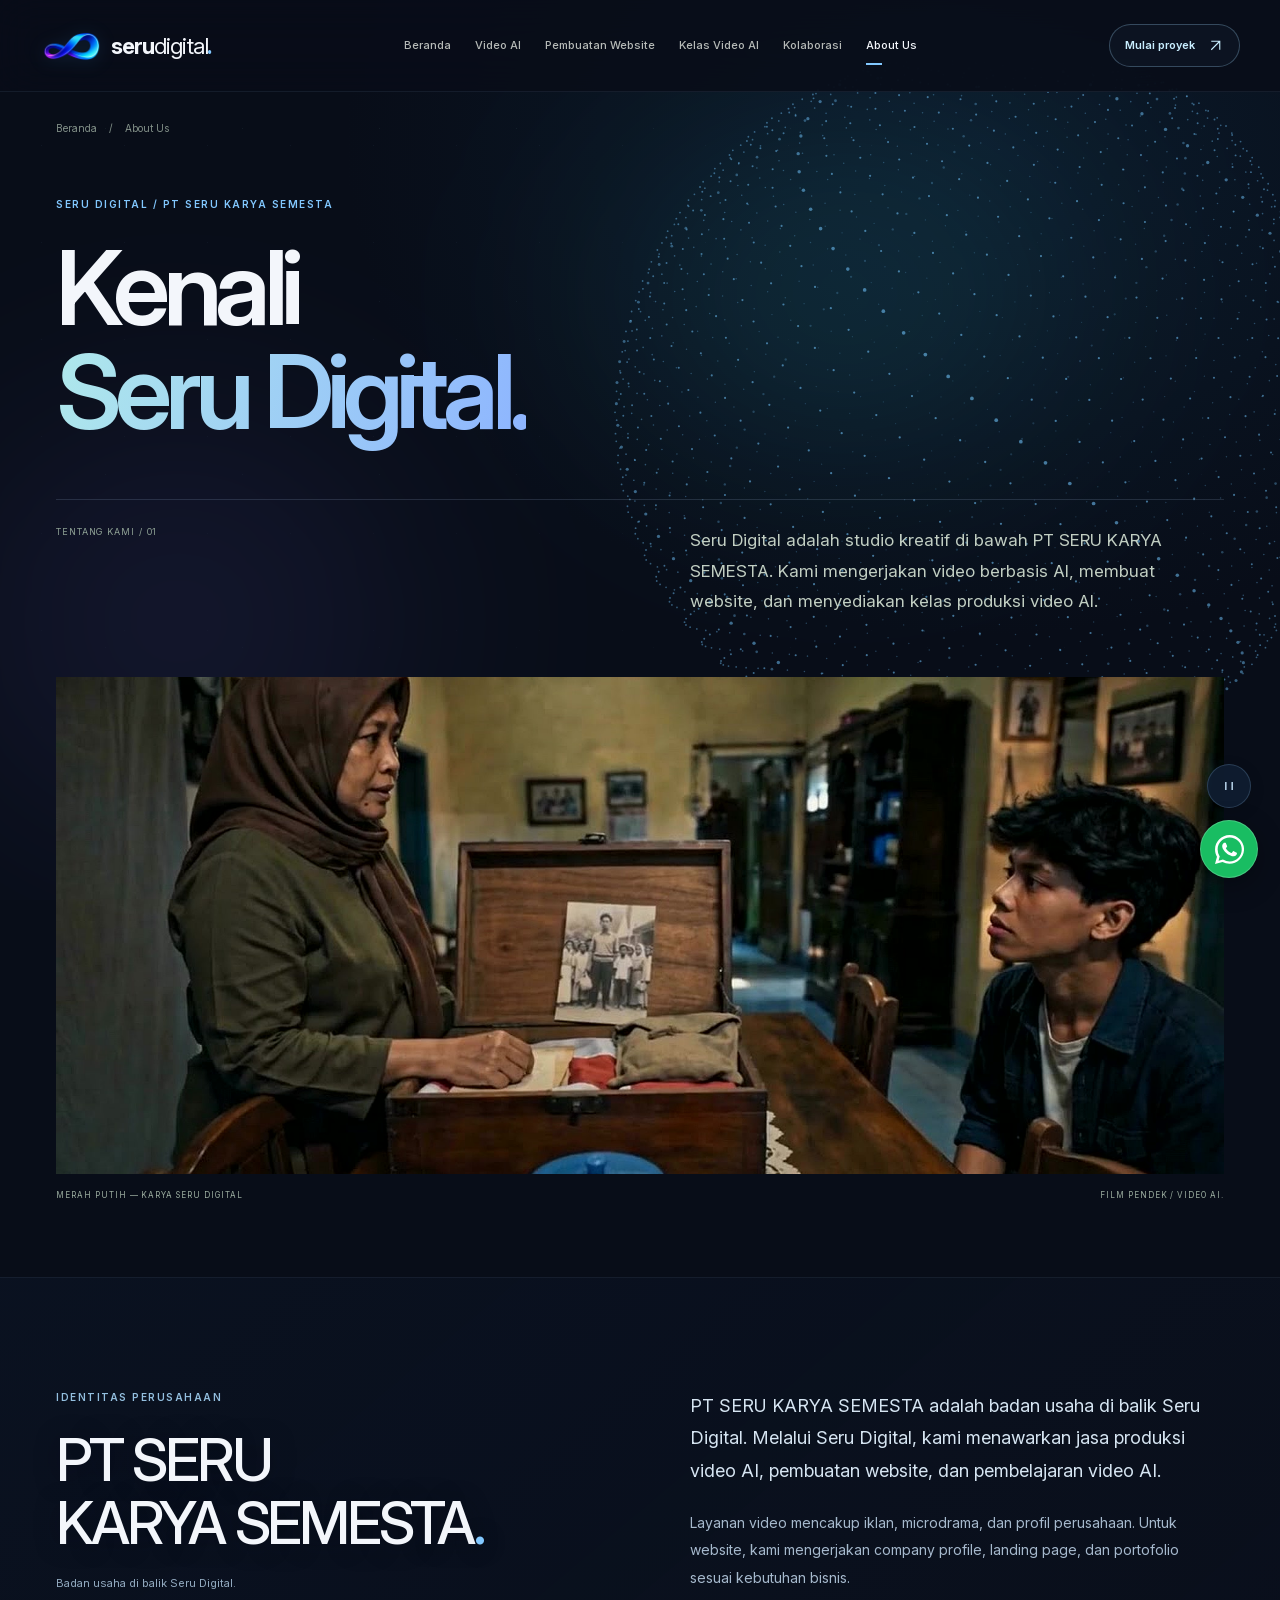
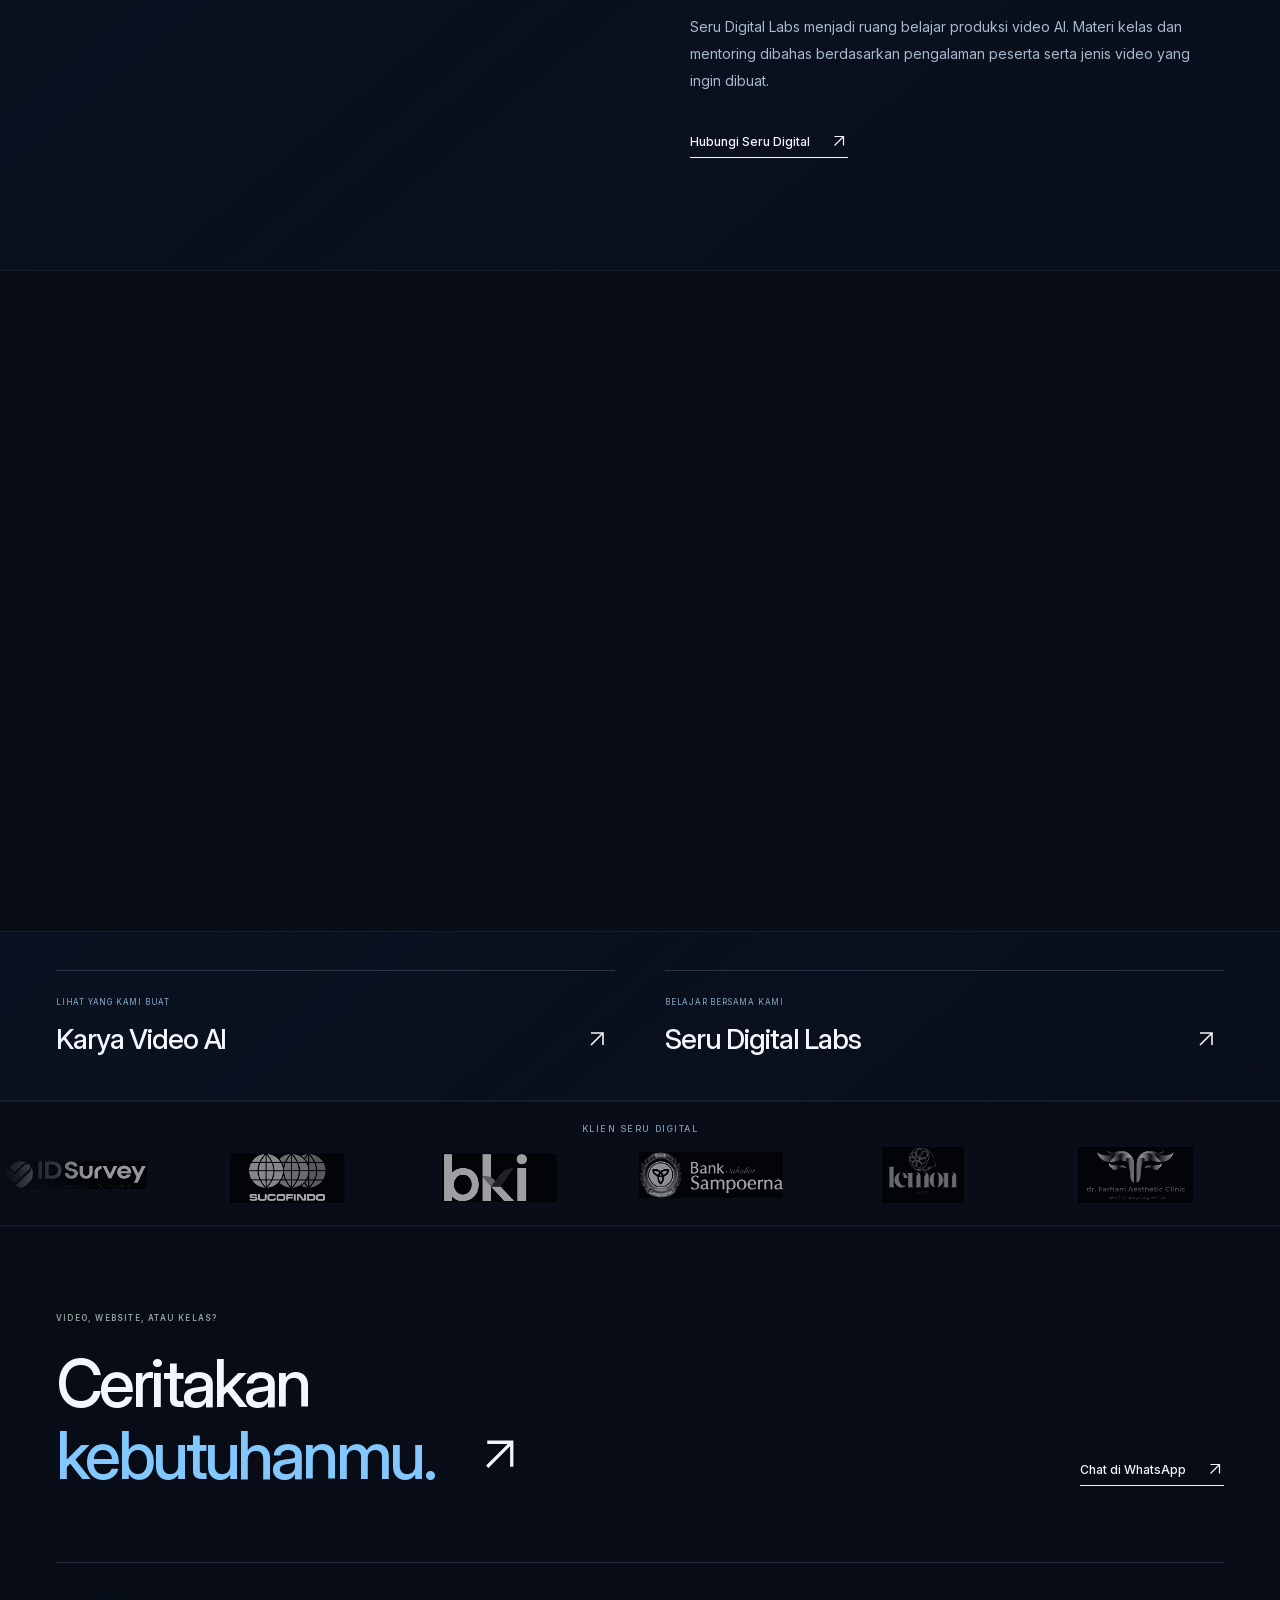
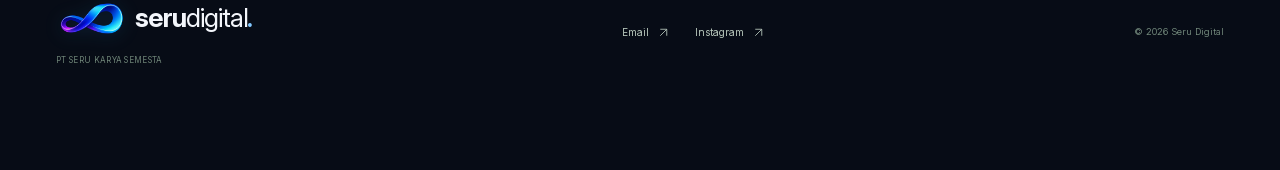
==== about-us/index.html @ 1f2735a4 "Deploy reviewed Seru Digital multipage package" ====
<!doctype html><html lang="id"><head><meta charset="utf-8"><meta name="viewport" content="width=device-width,initial-scale=1"><meta name="theme-color" content="#101314"><title>Tentang Seru Digital &amp; PT SERU KARYA SEMESTA</title><meta name="description" content="Seru Digital berada di bawah PT SERU KARYA SEMESTA. Kenali layanan video AI, pembuatan website, kelas video AI, dan cara kerja kami."><meta name="robots" content="index,follow"><link rel="canonical" href="https://serudigital.my.id/about-us/"><meta property="og:type" content="website"><meta property="og:site_name" content="Seru Digital"><meta property="og:locale" content="id_ID"><meta property="og:title" content="Tentang Seru Digital &amp; PT SERU KARYA SEMESTA"><meta property="og:description" content="Seru Digital berada di bawah PT SERU KARYA SEMESTA. Kenali layanan video AI, pembuatan website, kelas video AI, dan cara kerja kami."><meta property="og:url" content="https://serudigital.my.id/about-us/"><meta property="og:image" content="https://serudigital.my.id/assets/merah-putih.jpg"><meta name="twitter:card" content="summary_large_image"><link rel="icon" type="image/png" href="/assets/seru-favicon.png"><link rel="preload" href="/assets/inter-latin.woff2" as="font" type="font/woff2" crossorigin><link rel="stylesheet" href="/assets/styles.css"><link rel="stylesheet" href="/assets/motion.css?v=scroll-morph-1"><link rel="stylesheet" href="/assets/scroll-morph.css"><link rel="stylesheet" href="/assets/pricing.css?v=offers-1"><link rel="stylesheet" href="/assets/refinement.css?v=copy-contact-1"><link rel="stylesheet" href="/assets/services.css?v=cards-1"><link rel="stylesheet" href="/assets/clients.css?v=client-roll-1"><script type="application/ld+json">{"@context":"https://schema.org","@graph":[{"@type":"Organization","@id":"https://serudigital.my.id/#organization","name":"Seru Digital","legalName":"PT SERU KARYA SEMESTA","url":"https://serudigital.my.id","email":"seru.ilmu@gmail.com","sameAs":["https://instagram.com/seru.digital"]},{"@type":"WebSite","@id":"https://serudigital.my.id/#website","url":"https://serudigital.my.id","name":"Seru Digital","inLanguage":"id-ID","publisher":{"@id":"https://serudigital.my.id/#organization"}},{"@type":"WebPage","@id":"https://serudigital.my.id/about-us/#webpage","url":"https://serudigital.my.id/about-us/","name":"Tentang Seru Digital & PT SERU KARYA SEMESTA","description":"Seru Digital berada di bawah PT SERU KARYA SEMESTA. Kenali layanan video AI, pembuatan website, kelas video AI, dan cara kerja kami.","inLanguage":"id-ID","isPartOf":{"@id":"https://serudigital.my.id/#website"},"about":{"@id":"https://serudigital.my.id/#organization"}},{"@type":"BreadcrumbList","itemListElement":[{"@type":"ListItem","position":1,"name":"Beranda","item":"https://serudigital.my.id/"},{"@type":"ListItem","position":2,"name":"About Us","item":"https://serudigital.my.id/about-us/"}]}]}</script><script src="/assets/app.js" defer></script><script src="/assets/motion.js?v=scroll-morph-clients-1" type="module"></script></head><body data-page="about"><a class="skip-link" href="#main">Langsung ke konten</a><header class="site-header"><div class="nav-shell"><a class="brand" href="/" aria-label="Seru Digital, beranda"><img class="brand-symbol" src="/assets/seru-symbol.webp" alt="" width="512" height="256" decoding="async"><span class="brand-wordmark">seru<span class="brand-light">digital</span><b>.</b></span></a><button class="menu-toggle" aria-expanded="false" aria-controls="main-nav" aria-label="Buka menu"><span></span><span></span></button><nav id="main-nav" aria-label="Navigasi utama"><a href="/" >Beranda</a><a href="/video-ai/" >Video AI</a><a href="/pembuatan-website/" >Pembuatan Website</a><a href="/kelas-video-ai/" >Kelas Video AI</a><a href="/kolaborasi/" >Kolaborasi</a><a href="/about-us/" aria-current="page">About Us</a></nav><a class="header-contact" href="/kolaborasi/#brief" aria-label="Mulai proyek"><span>Mulai proyek</span><svg viewBox="0 0 24 24" fill="none" aria-hidden="true"><path d="M6 18 18 6M6 6h12v12" stroke="currentColor" stroke-width="1.6"/></svg></a></div></header><div class="motion-atmosphere" aria-hidden="true"><div class="ambient-light ambient-light-one"></div><div class="ambient-light ambient-light-two"></div><div class="ambient-stars"></div><canvas id="motion-canvas"></canvas></div><button class="motion-control" type="button" data-motion-toggle aria-pressed="false" hidden><svg viewBox="0 0 20 20" aria-hidden="true"><path class="pause-glyph" d="M6 5v10M14 5v10" stroke="currentColor" stroke-width="2"/><path class="resume-glyph" d="m7 5 8 5-8 5Z" fill="currentColor"/></svg><span>Jeda gerak</span></button><main id="main"><div class="wrap breadcrumb"><a href="/">Beranda</a><span aria-hidden="true">/</span><span>About Us</span></div><section class="about-hero wrap"><p class="eyebrow">SERU DIGITAL / PT SERU KARYA SEMESTA</p><h1>Kenali<br><span>Seru Digital.</span></h1><div class="about-opening"><span class="about-index">TENTANG KAMI / 01</span><p>Seru Digital adalah studio kreatif di bawah PT SERU KARYA SEMESTA. Kami mengerjakan video berbasis AI, membuat website, dan menyediakan kelas produksi video AI.</p></div></section><figure class="about-image wrap"><img class="" src="/assets/merah-putih.jpg" alt="Cuplikan Merah Putih, karya Seru Digital" width="1280" height="720" fetchpriority="high" decoding="async"><figcaption><span>MERAH PUTIH — KARYA SERU DIGITAL</span><span>FILM PENDEK / VIDEO AI.</span></figcaption></figure>
 <section class="section light-section"><div class="wrap editorial-grid"><div><p class="eyebrow">IDENTITAS PERUSAHAAN</p><h2>PT SERU<br>KARYA SEMESTA<span class="blue-text">.</span></h2><p class="legal-caption">Badan usaha di balik Seru Digital.</p></div><div class="about-story"><p>PT SERU KARYA SEMESTA adalah badan usaha di balik Seru Digital. Melalui Seru Digital, kami menawarkan jasa produksi video AI, pembuatan website, dan pembelajaran video AI.</p><p>Layanan video mencakup iklan, microdrama, dan profil perusahaan. Untuk website, kami mengerjakan company profile, landing page, dan portofolio sesuai kebutuhan bisnis.</p><p>Seru Digital Labs menjadi ruang belajar produksi video AI. Materi kelas dan mentoring dibahas berdasarkan pengalaman peserta serta jenis video yang ingin dibuat.</p><a class="text-link" href="/kolaborasi/">Hubungi Seru Digital <svg viewBox="0 0 24 24" fill="none" aria-hidden="true"><path d="M6 18 18 6M6 6h12v12" stroke="currentColor" stroke-width="1.6"/></svg></a></div></div></section>
 <section class="section wrap"><div class="editorial-grid"><div><p class="eyebrow">CARA KAMI BEKERJA</p><h2>Pekerjaan jelas.<br><span class="blue-text">Komunikasi terbuka.</span></h2></div><div class="principle-list"><article><span>01</span><div><h3>Pahami kebutuhan lebih dulu</h3><p>Kami membahas tujuan, audiens, referensi, dan bahan yang tersedia sebelum menyusun rancangan pekerjaan.</p></div></article><article><span>02</span><div><h3>Sepakati apa yang dikerjakan</h3><p>Cakupan, biaya, jadwal, format hasil, dan revisi dibicarakan sebelum proyek dimulai.</p></div></article><article><span>03</span><div><h3>Tinjau hasil bersama</h3><p>Konsep dan hasil pengerjaan ditinjau bersama. Masukan digunakan untuk perbaikan sesuai cakupan yang telah disepakati.</p></div></article></div></div></section><section class="about-links light-section"><div class="wrap"><a href="/video-ai/"><span>LIHAT YANG KAMI BUAT</span><strong>Karya Video AI</strong><svg viewBox="0 0 24 24" fill="none" aria-hidden="true"><path d="M6 18 18 6M6 6h12v12" stroke="currentColor" stroke-width="1.6"/></svg></a><a href="/kelas-video-ai/"><span>BELAJAR BERSAMA KAMI</span><strong>Seru Digital Labs</strong><svg viewBox="0 0 24 24" fill="none" aria-hidden="true"><path d="M6 18 18 6M6 6h12v12" stroke="currentColor" stroke-width="1.6"/></svg></a></div></section></main><section id="klien" class="client-section" aria-labelledby="clients-heading"><h2 id="clients-heading" class="clients-caption">Klien Seru Digital</h2><div class="client-marquee" role="region" tabindex="0" aria-label="Logo klien Seru Digital untuk layanan website dan video AI"><div class="clients-track"><ul class="clients-group" aria-label="Klien Seru Digital"><li class="client-logo logo-kind-wide"><img src="/assets/clients/idsurvey.webp" alt="IDSurvey" title="IDSurvey" width="800" height="160" loading="lazy" decoding="async"></li><li class="client-logo logo-kind-group"><img src="/assets/clients/sucofindo.webp" alt="SUCOFINDO" title="SUCOFINDO" width="800" height="516" loading="lazy" decoding="async"></li><li class="client-logo logo-kind-group"><img src="/assets/clients/bki.webp" alt="BKI" title="BKI" width="800" height="478" loading="lazy" decoding="async"></li><li class="client-logo logo-kind-wide"><img src="/assets/clients/bank-sahabat-sampoerna.webp" alt="Bank Sahabat Sampoerna" title="Bank Sahabat Sampoerna" width="800" height="255" loading="lazy" decoding="async"></li><li class="client-logo logo-kind-lemon"><img src="/assets/clients/lemon-lab.webp" alt="Lemon Lab" title="Lemon Lab" width="800" height="800" loading="lazy" decoding="async"></li><li class="client-logo logo-kind-clinic"><img src="/assets/clients/dr-farhani.webp" alt="dr. Farhani Aesthetic Clinic" title="dr. Farhani Aesthetic Clinic" width="800" height="800" loading="lazy" decoding="async"></li><li class="client-logo logo-kind-square"><img src="/assets/clients/vet-time.webp" alt="Vet Time" title="Vet Time" width="800" height="800" loading="lazy" decoding="async"></li><li class="client-logo logo-kind-square"><img src="/assets/clients/happy-time.webp" alt="Happy Time" title="Happy Time" width="800" height="800" loading="lazy" decoding="async"></li><li class="client-logo logo-kind-institution"><img src="/assets/clients/kementerian-imigrasi-pemasyarakatan.webp" alt="Kementerian Imigrasi dan Pemasyarakatan" title="Kementerian Imigrasi dan Pemasyarakatan" width="800" height="450" loading="lazy" decoding="async"></li></ul><ul class="clients-group" aria-hidden="true"><li class="client-logo logo-kind-wide"><img src="/assets/clients/idsurvey.webp" alt=""  width="800" height="160" loading="lazy" decoding="async"></li><li class="client-logo logo-kind-group"><img src="/assets/clients/sucofindo.webp" alt=""  width="800" height="516" loading="lazy" decoding="async"></li><li class="client-logo logo-kind-group"><img src="/assets/clients/bki.webp" alt=""  width="800" height="478" loading="lazy" decoding="async"></li><li class="client-logo logo-kind-wide"><img src="/assets/clients/bank-sahabat-sampoerna.webp" alt=""  width="800" height="255" loading="lazy" decoding="async"></li><li class="client-logo logo-kind-lemon"><img src="/assets/clients/lemon-lab.webp" alt=""  width="800" height="800" loading="lazy" decoding="async"></li><li class="client-logo logo-kind-clinic"><img src="/assets/clients/dr-farhani.webp" alt=""  width="800" height="800" loading="lazy" decoding="async"></li><li class="client-logo logo-kind-square"><img src="/assets/clients/vet-time.webp" alt=""  width="800" height="800" loading="lazy" decoding="async"></li><li class="client-logo logo-kind-square"><img src="/assets/clients/happy-time.webp" alt=""  width="800" height="800" loading="lazy" decoding="async"></li><li class="client-logo logo-kind-institution"><img src="/assets/clients/kementerian-imigrasi-pemasyarakatan.webp" alt=""  width="800" height="450" loading="lazy" decoding="async"></li></ul></div></div></section><footer id="kontak" class="site-footer"><div class="wrap footer-top"><div><p class="eyebrow">VIDEO, WEBSITE, ATAU KELAS?</p><a class="footer-invite" href="/kolaborasi/">Ceritakan<br><span>kebutuhanmu.</span> <svg viewBox="0 0 24 24" fill="none" aria-hidden="true"><path d="M6 18 18 6M6 6h12v12" stroke="currentColor" stroke-width="1.6"/></svg></a></div><a class="text-link" href="https://wa.me/6285757305799?text=Halo%20Seru%20Digital%2C%20saya%20ingin%20berdiskusi%20tentang%20proyek." target="_blank" rel="noopener noreferrer">Chat di WhatsApp <svg viewBox="0 0 24 24" fill="none" aria-hidden="true"><path d="M6 18 18 6M6 6h12v12" stroke="currentColor" stroke-width="1.6"/></svg></a></div><div class="wrap footer-bottom"><div><a class="brand footer-brand" href="/" aria-label="Seru Digital, beranda"><img class="brand-symbol" src="/assets/seru-symbol.webp" alt="" width="512" height="256" loading="lazy" decoding="async"><span class="brand-wordmark">seru<span class="brand-light">digital</span><b>.</b></span></a><p>PT SERU KARYA SEMESTA</p></div><div class="footer-social"><a href="mailto:seru.ilmu@gmail.com">Email <svg viewBox="0 0 24 24" fill="none" aria-hidden="true"><path d="M6 18 18 6M6 6h12v12" stroke="currentColor" stroke-width="1.6"/></svg></a><a href="https://instagram.com/seru.digital" target="_blank" rel="noopener noreferrer">Instagram <svg viewBox="0 0 24 24" fill="none" aria-hidden="true"><path d="M6 18 18 6M6 6h12v12" stroke="currentColor" stroke-width="1.6"/></svg></a></div><p class="copyright">© 2026 Seru Digital</p></div></footer><a class="whatsapp-float" href="https://wa.me/6285757305799?text=Halo%20Seru%20Digital%2C%20saya%20ingin%20konsultasi%20layanan." target="_blank" rel="noopener noreferrer" aria-label="Hubungi Seru Digital lewat WhatsApp" title="Chat dengan Seru Digital"><svg viewBox="0 0 24 24" fill="currentColor" aria-hidden="true"><path d="M20.52 3.48A11.91 11.91 0 0 0 12.03 0C5.42 0 .04 5.38.04 11.99c0 2.11.55 4.17 1.6 5.99L0 24l6.17-1.62a11.98 11.98 0 0 0 5.85 1.49h.01c6.61 0 11.99-5.38 12-11.99a11.91 11.91 0 0 0-3.51-8.4ZM12.03 21.85a9.92 9.92 0 0 1-5.06-1.38l-.36-.21-3.66.96.98-3.57-.23-.37a9.87 9.87 0 0 1-1.51-5.29c0-5.49 4.47-9.96 9.97-9.96a9.9 9.9 0 0 1 7.05 2.92 9.9 9.9 0 0 1 2.91 7.06c0 5.5-4.47 9.97-9.97 9.97Zm5.47-7.46c-.3-.15-1.77-.87-2.04-.97-.28-.1-.48-.15-.68.15-.2.3-.77.97-.95 1.17-.17.2-.35.22-.65.07-.3-.15-1.26-.46-2.4-1.48-.89-.8-1.49-1.78-1.66-2.08-.18-.3-.02-.46.13-.61.14-.13.3-.35.45-.52.15-.18.2-.3.3-.5.1-.2.05-.38-.03-.53-.07-.15-.67-1.62-.92-2.22-.24-.58-.49-.5-.67-.51h-.58c-.2 0-.53.07-.8.37-.28.3-1.05 1.03-1.05 2.5s1.08 2.9 1.23 3.1c.15.2 2.12 3.23 5.13 4.53.72.31 1.28.5 1.72.63.72.23 1.37.2 1.88.12.57-.09 1.77-.73 2.02-1.43.25-.7.25-1.3.18-1.42-.08-.13-.28-.2-.58-.35Z"/></svg><span class="whatsapp-hint" aria-hidden="true">Chat WhatsApp</span></a><dialog class="video-dialog" id="video-dialog" aria-labelledby="video-dialog-title"><div class="dialog-top"><h2 id="video-dialog-title">Putar karya</h2><button class="dialog-close" aria-label="Tutup video">Tutup <span aria-hidden="true">×</span></button></div><div class="video-frame"></div><p class="video-help">Video diputar melalui YouTube. <a id="video-external" href="https://www.youtube.com/" target="_blank" rel="noopener noreferrer">Buka di YouTube <svg viewBox="0 0 24 24" fill="none" aria-hidden="true"><path d="M6 18 18 6M6 6h12v12" stroke="currentColor" stroke-width="1.6"/></svg></a></p></dialog></body></html>
---- assets/styles.css ----
@font-face{font-family:Inter;src:url('/assets/inter-latin.woff2') format('woff2');font-weight:100 900;font-style:normal;font-display:swap}
:root{--ink:#101314;--paper:#f2f0eb;--white:#f6f5f1;--muted:#afb1ae;--blue:#72baff;--line:#ffffff24;--max:1240px;--ease:cubic-bezier(.22,.68,0,1.02);color-scheme:dark}
*{box-sizing:border-box}html{scroll-behavior:smooth;scroll-padding-top:110px}body{margin:0;background:var(--ink);color:var(--white);font-family:Inter,Arial,sans-serif;-webkit-font-smoothing:antialiased;line-height:1.6}body.dialog-open{overflow:hidden}a{color:inherit;text-decoration:none}button,input,select,textarea{font:inherit}button,a,input,select,textarea{-webkit-tap-highlight-color:transparent}button{cursor:pointer}button:disabled{cursor:default;opacity:.28}a,button{touch-action:manipulation}img{display:block;max-width:100%;height:auto}svg{display:inline-block;width:24px;height:24px;flex-shrink:0}button{color:inherit}::selection{background:var(--blue);color:var(--ink)}:focus-visible{outline:3px solid var(--blue);outline-offset:6px}h1,h2,h3,p{margin:0}h1,h2,h3{text-wrap:balance}h1{font-size:clamp(56px,7.35vw,106px);font-weight:600;line-height:1.01;letter-spacing:-.067em}h2{font-size:clamp(38px,4.6vw,66px);font-weight:500;line-height:1.08;letter-spacing:-.055em}h3{font-weight:500;letter-spacing:-.035em}.wrap{width:calc(100% - 112px);max-width:var(--max);margin-inline:auto}.section{padding-block:112px}.eyebrow{font-size:10px;font-weight:600;letter-spacing:.15em;line-height:1.5;text-transform:uppercase}.blue-text{color:var(--blue)}.light-section{background:var(--paper);color:var(--ink);color-scheme:light}.alt-section{background:#181c1d}.skip-link{position:fixed;z-index:500;top:12px;left:12px;padding:12px 20px;background:var(--blue);color:var(--ink);transform:translateY(-180%)}.skip-link:focus{transform:none}
.site-header{position:sticky;z-index:80;top:0;background:#101314f5;border-bottom:1px solid var(--line);backdrop-filter:blur(16px)}.nav-shell{max-width:1440px;margin:auto;min-height:88px;display:flex;align-items:center;gap:30px;padding-inline:40px}.brand{font-size:23px;letter-spacing:-1.2px;font-weight:700;white-space:nowrap;display:inline-flex;align-items:center;gap:11px;line-height:1.2}.brand-light{font-weight:400}.brand b{color:var(--blue)}.brand-mark{display:flex;width:24px;gap:3px;align-items:center;transform:skewY(-14deg)}.brand-mark i{background:var(--blue);width:5px;height:22px}.brand-mark i:nth-child(2){height:16px}.brand-mark i:nth-child(3){height:10px}#main-nav{display:flex;align-items:center;justify-content:center;gap:24px;flex:1}#main-nav a{position:relative;color:#b6bab7;font-size:11px;font-weight:500;line-height:1.4;padding-block:32px;white-space:nowrap}#main-nav a:hover,#main-nav a[aria-current]{color:var(--white)}#main-nav a[aria-current]:after{content:'';position:absolute;bottom:20px;left:0;width:16px;height:2px;background:var(--blue)}.header-contact{display:flex;gap:12px;align-items:center;font-size:11px;font-weight:600;border:1px solid #ffffff3c;padding:12px 15px;white-space:nowrap}.header-contact svg{width:17px;height:17px}.header-contact:hover{background:var(--white);color:var(--ink)}.menu-toggle{display:none}
.button{min-height:52px;display:inline-flex;align-items:center;justify-content:space-between;gap:24px;padding:15px 21px;border:1px solid transparent;font-size:12px;font-weight:600;line-height:1.45;transition:background .2s,transform .2s;max-width:100%}.button svg{width:21px;height:21px}.button.primary{background:var(--blue);color:#102338}.button.primary:hover{background:#a5d3ff;transform:translateY(-2px)}.button.dark{background:var(--ink);color:var(--white)}.button.dark:hover{background:#2b353a;transform:translateY(-2px)}.button-note{display:block;font-size:11px;line-height:1.6;color:var(--muted);margin-top:14px}.text-link{display:inline-flex;align-items:center;gap:20px;font-size:12px;font-weight:500;padding-bottom:6px;border-bottom:1px solid currentColor;line-height:1.6}.text-link svg{width:18px;height:18px}.text-link:hover{color:var(--blue)}.light-section .text-link:hover{color:#185f9a}
.home-hero{padding-top:45px}.hero-topline,.hero-bottom{display:flex;align-items:center;justify-content:space-between}.hero-topline .eyebrow{color:var(--blue)}.edition{font-size:9px;color:#8f9591;letter-spacing:.11em}.hero-main{display:grid;grid-template-columns:1.04fr 1fr;gap:42px;align-items:center;padding:54px 0 40px}.hero-copy h1{font-size:clamp(66px,7.65vw,111px);letter-spacing:-.07em}.hero-copy h1 span{color:var(--blue)}.hero-copy>p{font-size:15px;line-height:1.8;color:#c2c5c0;margin-top:27px;margin-bottom:32px}.hero-secondary{display:flex;gap:12px;align-items:center;width:max-content;font-size:11px;margin-top:22px;color:#b6bab7}.hero-secondary svg{height:16px;width:16px}.hero-secondary:hover{color:var(--blue)}.hero-art{min-width:0}.hero-film{background:#222724;border:0;display:block;position:relative;aspect-ratio:1.1;width:100%;overflow:hidden;text-align:left;padding:0}.hero-film:after{position:absolute;content:'';inset:0;background:linear-gradient(180deg,#0005,transparent 30%,#000a)}.hero-film>img{height:100%;width:100%;object-fit:cover;object-position:52%;transition:transform .65s var(--ease);filter:saturate(.75)}.hero-film:hover>img{transform:scale(1.035)}.film-top,.film-bottom{position:absolute;z-index:2;left:26px;right:26px;display:flex;justify-content:space-between}.film-top{top:25px;font-size:9px;letter-spacing:.15em}.film-bottom{bottom:26px;flex-direction:column;gap:7px}.film-bottom strong{font-size:31px;font-weight:500;letter-spacing:-.05em}.film-bottom>span{display:flex;align-items:center;justify-content:space-between;font-size:10px;color:#e1e0db}.film-bottom svg{width:19px;height:19px}.hero-play{position:absolute;z-index:2;inset:0;margin:auto;width:62px;height:62px;border:1px solid #fff9;border-radius:50%;display:grid;place-items:center;background:#ffffff12;backdrop-filter:blur(6px);transition:background .2s}.hero-play svg{width:24px;height:24px;margin-left:2px}.hero-film:hover .hero-play{background:var(--blue);color:var(--ink);border-color:var(--blue)}.hero-art-caption{display:flex;align-items:center;gap:9px;padding-top:13px;font-size:9px;color:#b1b6b2}.hero-art-caption>span:last-child{margin-left:auto;font-size:9px;color:#727d77}.blue-dot{width:5px;height:5px;border-radius:50%;background:var(--blue);flex-shrink:0}.hero-bottom{border-top:1px solid var(--line);padding-block:22px;font-size:9px;color:#909b95;gap:16px}.hero-bottom>span:nth-child(2){letter-spacing:.1em}.hero-bottom a{display:flex;align-items:center;gap:12px;color:var(--white)}.hero-bottom svg{width:17px;height:17px;transform:rotate(90deg)}
.section-heading{display:flex;justify-content:space-between;gap:50px;align-items:flex-end;margin-bottom:55px}.section-heading .eyebrow{color:var(--blue);margin-bottom:21px}.light-section .section-heading .eyebrow{color:#3e686d}.section-heading-side{max-width:320px}.section-heading-side>p{font-size:13px;color:var(--muted);line-height:1.85}.light-section .section-heading-side>p{color:#5d625f}.section-heading-side>.text-link{margin-top:22px}.service-row{display:grid;grid-template-columns:45px 1fr auto 30px;gap:24px;align-items:center;border-top:1px solid #18232232;padding:31px 0}.service-row:last-child{border-bottom:1px solid #18232232}.service-row .row-index{font-size:10px;align-self:start;padding-top:6px;color:#6e7671}.service-row h3{font-size:clamp(25px,3vw,41px);line-height:1.2}.service-row p{font-size:12px;color:#606863;margin-top:9px}.service-tags{font-size:9px;letter-spacing:.08em;color:#66706c}.service-row>svg{transition:transform .25s}.service-row:is(a):hover>svg{transform:translate(3px,-3px);color:#1976bd}.service-row:is(a):hover h3{color:#1976bd}.service-row:is(a){transition:padding .25s}.service-row:is(a):hover{padding-left:10px}
.portfolio-deck{max-width:100%;position:relative}.deck-stage{position:relative;height:clamp(275px,43vw,535px);overflow:hidden;touch-action:pan-y;isolation:isolate}.deck-card{position:absolute;left:50%;top:50%;width:74%;aspect-ratio:16/9;transform:translate(-50%,-50%);transform-origin:center;border:1px solid #ffffff1f;border-radius:5px;padding:0;background:#0a0b0b;transition:transform .65s var(--ease),opacity .45s,filter .45s;overflow:hidden;text-align:left;will-change:transform}.deck-card img{height:100%;width:100%;object-fit:cover;pointer-events:none}.deck-card:not(.is-current){filter:saturate(.5);opacity:.48}.deck-card.is-current{z-index:4}.deck-shade{position:absolute;inset:0;background:linear-gradient(180deg,#0006,transparent 38%,#000d)}.card-label{position:absolute;top:22px;left:24px;font-size:9px;text-transform:uppercase;letter-spacing:.13em;background:#10131463;backdrop-filter:blur(6px);border:1px solid #ffffff38;padding:6px 9px}.play-circle{position:absolute;top:20px;right:22px;width:47px;height:47px;border-radius:50%;border:1px solid #fff7;display:grid;place-items:center;background:#ffffff15;backdrop-filter:blur(6px);transition:background .2s}.play-circle svg{width:20px;height:20px}.deck-card.is-current:hover .play-circle{background:var(--blue);color:var(--ink);border-color:var(--blue)}.card-info{position:absolute;bottom:29px;left:28px;right:65px}.card-info strong{display:block;font-size:clamp(24px,3vw,40px);font-weight:500;letter-spacing:-.045em;line-height:1.2}.card-info>span{display:block;font-size:11px;color:#e1e1d8;max-width:47ch;line-height:1.7;margin-top:9px}.card-format{position:absolute;right:25px;bottom:29px;font-size:9px;color:#ddd;letter-spacing:.05em}.deck-toolbar{display:flex;align-items:center;justify-content:space-between;border-top:1px solid var(--line);padding:20px 0 0;margin-top:5px}.deck-counter{display:flex;align-items:center;gap:10px;font-size:11px;color:#707e76}.deck-counter strong{font-weight:500;color:var(--blue)}.deck-current{margin-left:22px;color:var(--white)}.deck-actions{display:flex;gap:9px}.round-button{width:42px;height:42px;border:1px solid #ffffff38;border-radius:50%;background:transparent;display:grid;place-items:center}.round-button:not(:disabled):hover{background:var(--blue);color:var(--ink);border-color:var(--blue)}.round-button svg{width:19px;height:19px}.deck-prev svg{transform:rotate(180deg)}.portfolio-note{font-size:11px;color:#939f98;max-width:75ch;line-height:1.8;margin-top:18px}.lab-section{background:#cee4ee;color:var(--ink);color-scheme:light}.lab-split{display:grid;grid-template-columns:1fr 1fr;gap:80px;align-items:center}.lab-split .eyebrow{color:#3f657b;margin-bottom:25px}.lab-split h2{font-size:clamp(42px,5.7vw,79px)}.lab-split h2 span{color:#31769c}.lab-split p:not(.eyebrow){font-size:13px;color:#48616d;max-width:40ch;line-height:1.9;margin-top:22px;margin-bottom:28px}.lab-composition{position:relative;padding:20px 45px 45px 0;min-height:390px}.lab-image{width:86%;height:335px;position:relative;background:#444}.lab-image img{height:100%;width:100%;object-fit:cover}.lab-image-label{position:absolute;top:20px;left:20px;font-size:9px;font-weight:500;letter-spacing:.08em;color:#fff;background:#0005;padding:6px}.lab-note{position:absolute;bottom:0;right:0;width:53%;padding:22px;background:#eef5ed;box-shadow:0 15px 30px #13333f0b;transform:rotate(5deg)}.lab-note span{font-size:7px;letter-spacing:.1em;font-weight:600;color:#6c7d70}.lab-note p:not(.eyebrow){font-size:35px;line-height:1.05;letter-spacing:-.04em;margin:25px 0;color:var(--ink)}
.breadcrumb{display:flex;gap:12px;color:#839189;font-size:10px;padding-top:28px}.breadcrumb a:hover{color:var(--blue)}.page-hero{padding-block:57px 75px;display:grid;grid-template-columns:1.3fr 1fr;gap:70px;align-items:flex-end}.page-hero .eyebrow,.class-hero .eyebrow,.about-hero .eyebrow{color:var(--blue);margin-bottom:25px}.page-hero h1{font-size:clamp(52px,6.2vw,89px)}.page-hero h1 span,.class-hero h1 span,.about-hero h1 span{color:var(--blue)}.page-intro{max-width:360px;padding-bottom:6px}.page-intro p{color:#b5beb7;font-size:13px;line-height:1.9;margin-bottom:26px}.category-nav{background:var(--ink);border-block:1px solid var(--line);position:sticky;top:88px;z-index:40}.category-nav nav{display:flex;gap:50px}.category-nav a{font-size:11px;color:#b5bdb7;padding-block:19px;white-space:nowrap}.category-nav a:hover{color:var(--blue)}.video-category{scroll-margin-top:145px}.video-category .section-heading{margin-bottom:28px}.format-tags{display:flex;gap:9px;flex-wrap:wrap;margin-bottom:10px}.format-tags span{border:1px solid #ffffff2c;padding:5px 10px;font-size:9px;color:#a9b4ac}.category-cta{margin-top:30px}.video-category .deck-stage{height:clamp(270px,42vw,520px)}.process-grid{list-style:none;margin:0;padding:0;display:grid;grid-template-columns:repeat(4,1fr);gap:32px}.process-grid li{padding-top:20px;border-top:1px solid #ffffff38}.light-section .process-grid li{border-color:#1823223f}.step-number{font-size:11px;color:var(--blue)}.light-section .step-number{color:#517b92}.process-grid h3{font-size:21px;margin-top:38px;margin-bottom:11px;line-height:1.3}.process-grid p{font-size:12px;color:#a4afa8;line-height:1.85}.light-section .process-grid p{color:#656f68}.faq-section{display:grid;grid-template-columns:1fr 1.2fr;gap:80px}.faq-section .section-heading{display:block;align-self:start}.faq-list details{border-top:1px solid #ffffff2e;padding-block:23px}.faq-list details:last-child{border-bottom:1px solid #ffffff2e}.faq-list summary{cursor:pointer;list-style:none;display:flex;align-items:flex-start;justify-content:space-between;gap:18px;font-size:14px;font-weight:500;line-height:1.6}.faq-list summary::-webkit-details-marker{display:none}.faq-list summary>span{font-size:24px;font-weight:400;line-height:1;transition:transform .2s;color:var(--blue)}.faq-list details[open] summary>span{transform:rotate(45deg)}.faq-list details>p{font-size:12px;color:#a8b5ad;line-height:1.9;margin-top:17px;max-width:60ch}
.website-showcase{background:#223a43;padding:45px 60px 0;overflow:hidden}.browser-chrome{height:39px;background:#e7e6e1;color:#56625f;display:flex;justify-content:space-between;align-items:center;padding-inline:18px;font-size:8px;letter-spacing:.12em;border-radius:7px 7px 0 0}.browser-chrome>span:first-child{display:flex;gap:5px}.browser-chrome i{width:5px;height:5px;background:#bac0ba;border-radius:50%}.browser-demo{background:#eae9e3;color:#1c2626;padding:30px 40px 18px}.demo-top{display:flex;justify-content:space-between;align-items:center;padding-bottom:26px;border-bottom:1px solid #2224}.demo-top strong{font-size:19px;letter-spacing:-1px}.demo-top strong span{color:#217ba6}.demo-top>span{font-size:7px;letter-spacing:.12em}.demo-inner{display:grid;grid-template-columns:.85fr 1fr;gap:45px;padding-block:35px}.demo-kicker,.demo-caption{font-size:7px;letter-spacing:.1em}.demo-inner p{font-size:clamp(40px,6.4vw,89px);font-weight:500;line-height:.99;letter-spacing:-.065em;margin-block:18px}.demo-inner p em{font-family:Georgia,serif;font-weight:400;color:#277293}.demo-photo{min-width:0;position:relative}.demo-photo>img{height:100%;object-fit:cover;filter:saturate(.7)}.demo-photo>span{position:absolute;bottom:20px;left:20px;font-size:18px;line-height:1.1;letter-spacing:-.04em;color:#fff}.demo-bottom{display:flex;justify-content:space-between;font-size:7px;letter-spacing:.1em;border-top:1px solid #2224;padding-top:17px}.editorial-grid{display:grid;grid-template-columns:1fr 1fr;gap:100px}.editorial-grid>.eyebrow,.editorial-grid>div>.eyebrow{color:var(--blue);margin-bottom:23px}.light-section .editorial-grid>div>.eyebrow{color:#54747c}.section-lead{color:#a4b1a8;font-size:13px;line-height:1.85;max-width:40ch;margin-top:25px}.principle-list>article{display:flex;gap:25px;border-top:1px solid var(--line);padding-block:26px}.principle-list>article>span{font-size:10px;color:var(--blue)}.principle-list h3{font-size:22px;line-height:1.3;margin-bottom:12px}.principle-list p{font-size:12px;line-height:1.85;color:#a8b4ac;max-width:45ch}
.class-hero{display:grid;grid-template-columns:1fr 1fr;gap:80px;align-items:center;padding-block:55px 85px}.class-hero h1{font-size:clamp(55px,6.5vw,92px)}.class-hero>div>p:not(.eyebrow){font-size:13px;line-height:1.9;color:#b5c0b8;max-width:42ch;margin-block:26px}.class-art{background:#bfd5dc;transform:rotate(2deg);color:#28404b;padding:20px}.class-art-header,.class-art-footer{display:flex;justify-content:space-between;gap:10px;font-size:7px;letter-spacing:.1em}.class-art-header{padding-bottom:18px}.class-art-footer{padding-top:18px}.class-image{position:relative;aspect-ratio:.95;overflow:hidden}.class-image>img{width:100%;height:100%;object-fit:cover}.class-play{position:absolute;bottom:25px;left:23px;letter-spacing:-.05em;font-size:38px;line-height:.97;color:#fff;text-shadow:0 2px 35px #000c;font-weight:600}.curriculum{display:grid;grid-template-columns:repeat(3,1fr);gap:38px}.curriculum article{border-top:1px solid #233c3a41;padding-top:24px}.curriculum article>span{font-size:9px;letter-spacing:.08em;color:#60786e}.curriculum h3{font-size:29px;line-height:1.2;margin-block:35px 18px}.curriculum p{font-size:12px;line-height:1.85;color:#647068}.program-layout{display:grid;grid-template-columns:1fr 1.1fr;gap:100px}.program-layout>div>.eyebrow{color:var(--blue);margin-bottom:24px}.program-panel{border:1px solid #ffffff30;background:#191e20;padding:28px 36px 33px}.program-tabs{display:flex;border-bottom:1px solid #ffffff30;margin-bottom:36px}.program-tabs button{width:50%;font-size:11px;background:transparent;border:0;border-bottom:2px solid transparent;color:#8eaaa0;padding:15px 5px}.program-tabs button[aria-selected="true"]{border-color:var(--blue);color:var(--white)}.program-panel [role="tabpanel"]>.eyebrow{color:#809a95;font-size:8px;margin-bottom:13px}.program-panel h3{font-size:33px;line-height:1.1}.program-panel [role="tabpanel"]>p:not(.eyebrow){font-size:12px;color:#a7b6ad;line-height:1.85;margin-top:18px}.check-list{list-style:none;padding:0;margin-block:25px 30px}.check-list li{font-size:12px;color:#d7dfd8;padding-block:9px;display:flex;gap:12px;align-items:flex-start}.check-list li:before{content:'↗';color:var(--blue)}.program-panel .program-note{font-size:10px!important;color:#7f9388!important;max-width:45ch}
.contact-layout{display:grid;grid-template-columns:1fr 1fr;gap:110px;padding-top:20px}.contact-context{padding-top:28px}.contact-context .eyebrow{color:var(--blue);margin-bottom:28px}.contact-context>p:not(.eyebrow){font-size:13px;color:#a5b4a9;line-height:1.85;max-width:38ch;margin-top:27px}.contact-options{display:flex;flex-wrap:wrap;gap:10px;max-width:300px;margin-block:27px 42px}.contact-options>span{font-size:8px;letter-spacing:.06em;border:1px solid #ffffff2c;padding:7px 10px;color:#b7c4b9}.brief-form{background:#1b2122;padding:30px 36px 32px}.form-heading{display:flex;justify-content:space-between;gap:10px;font-size:8px;letter-spacing:.1em;color:#91a19a;border-bottom:1px solid var(--line);padding-bottom:20px;margin-bottom:25px}.brief-form label{display:block;font-size:11px;margin-bottom:9px;color:#d1dad2}.brief-form label>span{color:var(--blue)}.brief-form input,.brief-form select,.brief-form textarea{display:block;width:100%;background:#151b1c;color:var(--white);border:1px solid #ffffff29;border-radius:0;padding:12px 13px;margin-bottom:21px;font-size:12px;line-height:1.6;min-height:45px}.brief-form input::placeholder,.brief-form textarea::placeholder{color:#778a80}.brief-form textarea{resize:vertical;min-height:115px}.brief-form .button{width:100%}.brief-form .form-note{font-size:10px;line-height:1.8;color:#8da095;margin-top:16px}.contact-strip{padding-block:45px}.contact-strip>.wrap{display:flex;justify-content:space-between;gap:25px;align-items:center}.contact-strip p{font-size:13px;color:#617466}.contact-strip a{font-size:clamp(19px,3vw,35px);letter-spacing:-.04em;display:flex;align-items:center;gap:20px;overflow-wrap:anywhere}
.about-hero{padding-block:61px 60px}.about-hero h1{font-size:clamp(60px,8vw,114px);max-width:17ch}.about-opening{display:grid;grid-template-columns:1fr 1fr;gap:100px;margin-top:55px;padding-top:25px;border-top:1px solid var(--line)}.about-index{font-size:9px;letter-spacing:.1em;color:#8fa295}.about-opening p{font-size:17px;line-height:1.8;color:#c1cec2;max-width:48ch}.about-image{margin-block:0 75px}.about-image>img{width:100%;aspect-ratio:2.35;object-fit:cover;object-position:50% 44%}.about-image figcaption{display:flex;justify-content:space-between;gap:15px;font-size:8px;letter-spacing:.12em;color:#9aac9f;padding-top:15px}.about-story>p{color:#5e6a61;font-size:14px;line-height:1.95;margin-bottom:22px}.about-story>p:first-child{color:#29392f;font-size:18px;line-height:1.8}.about-story .text-link{margin-top:15px}.legal-caption{font-size:11px;color:#617565;margin-top:20px}.about-links{padding-block:38px}.about-links>.wrap{display:grid;grid-template-columns:1fr 1fr;gap:50px}.about-links a{display:grid;grid-template-columns:1fr 30px;gap:8px;border-top:1px solid #213d2838;padding-top:25px}.about-links a>span{grid-column:1/3;font-size:8px;letter-spacing:.1em;color:#677c6b}.about-links a strong{font-size:28px;font-weight:500;letter-spacing:-.04em}.about-links a svg{align-self:center;transition:transform .2s}.about-links a:hover svg{transform:translate(3px,-3px)}
.site-footer{padding-top:85px;background:#0c1011}.footer-top{display:flex;justify-content:space-between;align-items:flex-end;gap:30px;padding-bottom:70px;border-bottom:1px solid var(--line)}.footer-top .eyebrow{font-size:8px;color:#90a398;margin-bottom:24px}.footer-invite{font-size:clamp(38px,5.1vw,72px);line-height:1.1;letter-spacing:-.055em;font-weight:500;display:block}.footer-invite>span{color:var(--blue)}.footer-invite>svg{width:49px;height:49px;margin-left:30px;vertical-align:baseline;transition:transform .3s}.footer-invite:hover>svg{transform:translate(5px,-5px)}.footer-top>.text-link{flex-shrink:0;margin-bottom:6px}.footer-bottom{padding-block:35px;display:flex;justify-content:space-between;align-items:center;gap:25px}.footer-brand{font-size:20px}.footer-bottom>div>p{font-size:8px;letter-spacing:.04em;color:#6e8377;margin-top:9px}.footer-social{display:flex;gap:25px}.footer-social>a{display:flex;align-items:center;gap:8px;font-size:10px;color:#b8c8bc}.footer-social svg{width:13px;height:13px}.copyright{font-size:9px;color:#71877a}.video-dialog{max-width:min(1080px,94vw);width:100%;padding:18px 24px 20px;background:#101718;color:var(--white);border:1px solid #ffffff30;overflow:auto;max-height:95dvh}.video-dialog::backdrop{background:#020707e8;backdrop-filter:blur(9px)}.dialog-top{display:flex;justify-content:space-between;align-items:center;gap:20px;padding-bottom:15px}.dialog-top h2{font-size:16px;letter-spacing:-.02em}.dialog-close{display:flex;gap:12px;align-items:center;border:0;background:transparent;font-size:11px;padding:8px}.dialog-close>span{font-size:25px;line-height:1}.video-frame{aspect-ratio:16/9;background:#060a0a}.video-frame iframe{height:100%;width:100%;border:0}.video-help{display:flex;justify-content:space-between;gap:15px;align-items:center;font-size:10px;color:#a8b5ac;margin-top:14px}.video-help a{display:inline-flex;align-items:center;gap:9px;color:var(--blue)}.video-help svg{width:14px;height:14px}.error-page{padding-block:120px}.error-page>.eyebrow{color:var(--blue);margin-bottom:20px}.error-page>p{margin-block:25px;color:var(--muted)}[hidden]{display:none!important}
@media(min-width:1600px){.hero-main{gap:75px;padding-block:65px}.hero-film{aspect-ratio:1.08}.home-hero{padding-top:55px}.hero-copy h1{font-size:112px}}
@media(max-width:1180px){.nav-shell{gap:20px;padding-inline:28px}#main-nav{gap:18px}#main-nav a{font-size:10px}.header-contact{padding:10px;font-size:10px}.brand{font-size:21px;gap:7px}.brand-mark{width:20px}.wrap{width:calc(100% - 80px)}.page-hero{gap:45px}.editorial-grid,.program-layout,.contact-layout{gap:60px}.class-hero{gap:50px}.hero-copy h1{font-size:clamp(65px,7.65vw,95px)}}
@media(max-width:980px){.nav-shell{min-height:75px;padding-inline:30px}.header-contact{margin-left:auto;margin-right:15px}.menu-toggle{display:flex;flex-direction:column;justify-content:center;gap:6px;order:4;width:40px;height:40px;background:none;border:1px solid #fff5;padding:10px}.menu-toggle span{height:1px;background:var(--white);width:18px;transition:transform .2s}.menu-toggle[aria-expanded="true"] span:first-child{transform:translateY(3.5px) rotate(45deg)}.menu-toggle[aria-expanded="true"] span:last-child{transform:translateY(-3.5px) rotate(-45deg)}#main-nav{position:absolute;top:75px;left:0;right:0;display:none;flex-direction:column;align-items:stretch;gap:0;background:#101718;border-bottom:1px solid #ffffff40;padding:15px 30px 25px}#main-nav.is-open{display:flex}#main-nav a{font-size:16px;line-height:1.3;padding-block:15px;border-bottom:1px solid #ffffff14}#main-nav a[aria-current]:after{bottom:14px;left:auto;right:0}.hero-copy h1{font-size:clamp(55px,8.3vw,80px)}.hero-main{gap:30px}.hero-film{aspect-ratio:.88}.hero-copy>p{font-size:12px}.hero-topline .eyebrow{font-size:8px}.edition{font-size:7px}.section{padding-block:85px}.service-tags{display:none}.service-row{grid-template-columns:35px 1fr 28px}.lab-split{gap:40px}.lab-composition{padding-right:20px}.lab-image{height:300px;width:95%}.lab-note{width:60%}.lab-note p:not(.eyebrow){font-size:30px}.lab-split h2{font-size:54px}.page-hero{grid-template-columns:1.2fr 1fr;gap:30px}.page-hero h1{font-size:58px}.page-intro p{font-size:12px}.category-nav{top:75px}.category-nav nav{gap:30px}.category-nav a{font-size:10px}.editorial-grid{gap:50px}.class-hero{gap:35px}.class-play{font-size:30px;left:17px;bottom:19px}.class-art{padding:15px}.class-art-header,.class-art-footer{font-size:6px}.class-hero h1{font-size:62px}.curriculum{gap:25px}.curriculum h3{font-size:25px}.program-layout{gap:45px;grid-template-columns:.9fr 1.1fr}.program-panel{padding:20px 25px 28px}.program-panel h3{font-size:29px}.faq-section{gap:50px}.contact-layout{gap:45px}.brief-form{padding:25px}.footer-invite>svg{width:35px;height:35px;margin-left:15px}}
@media(max-width:700px){html{scroll-padding-top:90px}.wrap{width:calc(100% - 40px)}.nav-shell{padding-inline:20px;min-height:70px;gap:12px}.brand{font-size:22px}.brand-mark{width:20px;gap:3px}.brand-mark i{width:4px;height:19px}.brand-mark i:nth-child(2){height:14px}.brand-mark i:nth-child(3){height:9px}.header-contact{font-size:9px;padding:9px 10px;margin-right:0;gap:9px}.header-contact svg{width:14px;height:14px}.menu-toggle{width:35px;height:35px;padding:8px;gap:6px}#main-nav{top:70px;padding-inline:20px}.home-hero{padding-top:26px}.hero-topline .eyebrow{font-size:8px;letter-spacing:.09em}.edition{display:none}.hero-main{grid-template-columns:1fr;padding-block:32px;gap:35px}.hero-copy h1{font-size:clamp(58px,13.4vw,88px);line-height:.99}.hero-copy>p{font-size:13px;line-height:1.8;margin-block:23px}.hero-secondary{display:inline-flex;margin-top:0;margin-left:17px;vertical-align:middle;font-size:10px}.button{font-size:11px;min-height:49px;padding:13px 16px;gap:20px}.hero-film{aspect-ratio:1.35}.film-top{top:20px;left:20px;right:20px;font-size:8px}.film-bottom{bottom:20px;left:20px;right:20px}.film-bottom strong{font-size:28px}.hero-play{width:53px;height:53px}.hero-art-caption{font-size:8px}.hero-art-caption>span:last-child{font-size:8px}.hero-bottom{padding-block:18px;font-size:8px}.hero-bottom>span:nth-child(2){display:none}.hero-bottom>span:first-child{max-width:26ch}.section{padding-block:66px}h2{font-size:clamp(35px,8.8vw,48px)}.section-heading{display:block;margin-bottom:35px}.section-heading .eyebrow{font-size:9px;margin-bottom:18px}.section-heading-side{max-width:100%;margin-top:22px}.section-heading-side>p{font-size:12px;max-width:43ch}.section-heading-side>.text-link{margin-top:17px}.service-row{padding-block:26px;grid-template-columns:24px 1fr 23px;gap:13px}.service-row h3{font-size:clamp(23px,5.3vw,32px)}.service-row p{font-size:11px;line-height:1.75;max-width:32ch}.service-row .row-index{font-size:9px;padding-top:3px}.service-row>svg{width:22px;height:22px}.deck-stage,.video-category .deck-stage{height:clamp(220px,55vw,350px);margin-inline:-20px}.deck-card{width:86%;aspect-ratio:1.6}.card-label{font-size:7px;top:14px;left:15px;padding:4px 7px;letter-spacing:.08em}.play-circle{width:36px;height:36px;top:12px;right:14px}.play-circle svg{width:17px;height:17px}.card-info{bottom:19px;left:17px;right:43px}.card-info strong{font-size:25px}.card-info>span{font-size:9px;line-height:1.6;margin-top:5px;max-width:38ch}.card-format{font-size:8px;right:17px;bottom:21px}.deck-toolbar{padding-top:16px}.deck-counter{font-size:10px;gap:7px}.deck-current{margin-left:13px;max-width:140px;white-space:nowrap;overflow:hidden;text-overflow:ellipsis}.round-button{height:38px;width:38px}.deck-actions{gap:8px}.portfolio-note{font-size:10px;margin-top:16px}.lab-split{grid-template-columns:1fr;gap:35px}.lab-split h2{font-size:clamp(44px,11vw,65px)}.lab-split p:not(.eyebrow){font-size:12px}.lab-composition{min-height:340px;max-width:450px;width:100%;margin-inline:auto;padding-right:32px}.lab-image{height:290px;width:88%}.lab-note{width:53%;padding:20px}.lab-note p:not(.eyebrow){font-size:30px;margin-block:20px}.lab-note span{font-size:6px}.breadcrumb{padding-top:20px;font-size:9px}.page-hero{display:block;padding-block:42px 45px}.page-hero .eyebrow,.class-hero .eyebrow,.about-hero .eyebrow{font-size:9px;margin-bottom:22px}.page-hero h1{font-size:clamp(47px,10.2vw,68px)}.page-intro{max-width:100%;margin-top:27px;padding:0}.page-intro p{font-size:12px;max-width:48ch;margin-bottom:22px}.category-nav{top:70px}.category-nav nav{overflow-x:auto;gap:26px;scrollbar-width:none}.category-nav nav::-webkit-scrollbar{display:none}.category-nav a{font-size:9px;padding-block:16px}.format-tags{gap:6px;margin-bottom:14px}.format-tags span{font-size:8px;padding:4px 8px}.video-category{scroll-margin-top:125px}.category-cta{font-size:11px;margin-top:26px}.process-grid{grid-template-columns:1fr 1fr;gap:32px 25px}.process-grid h3{font-size:20px;margin-top:28px}.process-grid p{font-size:11px}.faq-section{display:block}.faq-section .section-heading{margin-bottom:34px}.faq-list summary{font-size:13px}.faq-list details>p{font-size:11px}.faq-list details{padding-block:21px}.website-showcase{padding:20px 16px 0}.browser-chrome{height:28px;padding-inline:11px;font-size:5px;border-radius:4px 4px 0 0}.browser-chrome i{width:4px;height:4px}.browser-demo{padding:17px 15px 12px}.demo-top{padding-bottom:15px}.demo-top strong{font-size:12px;letter-spacing:-.5px}.demo-top>span{font-size:4px}.demo-inner{gap:16px;padding-block:19px}.demo-kicker,.demo-caption{font-size:4px}.demo-inner p{font-size:clamp(33px,8.8vw,50px);margin-block:12px}.demo-photo>span{font-size:13px;left:10px;bottom:12px}.demo-bottom{font-size:4px;padding-top:11px}.editorial-grid{grid-template-columns:1fr;gap:40px}.editorial-grid>div>.eyebrow{font-size:9px}.section-lead{font-size:12px;margin-top:20px}.principle-list h3{font-size:21px}.principle-list p{font-size:12px}.principle-list>article{padding-block:24px;gap:20px}.class-hero{grid-template-columns:1fr;gap:42px;padding-block:42px 65px}.class-hero h1{font-size:clamp(59px,13vw,85px)}.class-hero>div>p:not(.eyebrow){font-size:12px;max-width:44ch}.class-art{width:90%;max-width:390px;justify-self:center;transform:rotate(2deg);padding:17px}.class-art-header,.class-art-footer{font-size:6px}.class-image{aspect-ratio:1.1}.class-play{font-size:34px}.curriculum{grid-template-columns:1fr;gap:31px}.curriculum article{display:grid;grid-template-columns:1fr 1fr;gap:19px;padding-top:21px}.curriculum article>span{grid-column:1/-1;font-size:8px}.curriculum h3{font-size:24px;margin:0}.curriculum p{font-size:11px;margin-top:2px}.program-layout{grid-template-columns:1fr;gap:34px}.program-layout>div>.eyebrow{font-size:9px}.program-panel{padding:20px 23px 25px}.program-panel h3{font-size:30px}.program-tabs{margin-bottom:29px}.program-tabs button{font-size:10px}.contact-layout{grid-template-columns:1fr;gap:40px;padding-top:0}.contact-context{padding-top:0}.contact-context>p:not(.eyebrow){font-size:12px}.contact-options{max-width:100%;margin-block:22px 28px;gap:7px}.contact-options>span{font-size:7px}.brief-form{padding:24px}.contact-strip{padding-block:30px}.contact-strip>.wrap{display:block}.contact-strip p{font-size:11px;margin-bottom:15px}.contact-strip a{font-size:clamp(19px,6vw,28px);gap:15px}.contact-strip svg{height:20px;width:20px}.about-hero{padding-block:42px 38px}.about-hero h1{font-size:clamp(51px,11.6vw,78px)}.about-opening{grid-template-columns:1fr;gap:20px;margin-top:36px;padding-top:20px}.about-index{font-size:8px}.about-opening p{font-size:14px;line-height:1.85}.about-image{margin-bottom:50px}.about-image>img{aspect-ratio:1.5}.about-image figcaption{font-size:6px;letter-spacing:.08em;gap:15px;line-height:1.7}.about-image figcaption>span{max-width:46%}.about-story>p:first-child{font-size:17px}.about-story>p{font-size:12px}.about-links>.wrap{grid-template-columns:1fr;gap:30px}.about-links a strong{font-size:26px}.about-links{padding-block:35px}.site-footer{padding-top:62px}.footer-top{display:block;padding-bottom:40px}.footer-top .eyebrow{font-size:7px;letter-spacing:.12em;margin-bottom:22px}.footer-invite{font-size:clamp(35px,9.5vw,56px)}.footer-invite>svg{width:30px;height:30px;margin-left:12px}.footer-top>.text-link{font-size:11px;margin-top:32px}.footer-bottom{display:grid;grid-template-columns:1fr 1fr;gap:26px 20px;padding-block:28px}.footer-brand{font-size:18px}.footer-bottom>div>p{font-size:7px}.footer-social{gap:14px;justify-content:flex-end}.footer-social>a{font-size:9px;gap:5px}.copyright{font-size:8px;grid-column:1/3}.video-dialog{padding:12px;max-width:96vw}.dialog-top{padding-bottom:10px}.dialog-top h2{font-size:13px}.dialog-close{font-size:10px}.video-help{display:block;font-size:9px;line-height:1.8}.video-help a{margin-left:8px}.error-page{padding-block:80px}.error-page h1{font-size:65px}}
@media(max-width:380px){.wrap{width:calc(100% - 32px)}.nav-shell{padding-inline:16px}.brand{font-size:20px}.header-contact{padding-inline:8px;font-size:8px}.hero-secondary{margin-left:10px;font-size:9px}.hero-copy h1{font-size:58px}.hero-film{aspect-ratio:1.15}.deck-current{max-width:100px}.card-info>span{font-size:8px}.card-info strong{font-size:23px}.deck-stage{margin-inline:-16px}.page-hero h1{font-size:43px}.brief-form{padding:21px}.program-panel{padding-inline:20px}}
@media(prefers-reduced-motion:reduce){html{scroll-behavior:auto}*,*:before,*:after{animation-duration:.01ms!important;transition-duration:.01ms!important}.hero-film>img{transform:none!important}}
---- assets/motion.css ----
/* Motion direction: luminous depth, original film stills, restrained interaction. */
:root{--ink:#080d18;--paper:#eef2f5;--blue:#82c8ff;--white:#f3f6fb;--line:#bed7ff26}
body{isolation:isolate;background:var(--ink);overflow-x:clip}
.motion-atmosphere{position:fixed;z-index:-1;inset:0;pointer-events:none;overflow:hidden;background:radial-gradient(ellipse at 77% 16%,#0d263b80,transparent 46%),#080d18}
.ambient-light{position:absolute;border-radius:50%;filter:blur(80px);will-change:transform;mix-blend-mode:screen;animation:ambient-drift 19s ease-in-out infinite alternate}
.ambient-light-one{width:60vw;height:65vh;left:36%;top:0;background:radial-gradient(ellipse,#28bfc933,transparent 65%)}
.ambient-light-two{width:60vw;height:80vh;left:-16%;top:29%;background:radial-gradient(ellipse,#6050c42a,transparent 62%);animation-delay:-9s;animation-duration:25s}
.ambient-stars{position:absolute;inset:0;opacity:.32;background-image:radial-gradient(circle,#9cbded7a .55px,transparent .8px),radial-gradient(circle,#b4f7ff80 .6px,transparent 1px);background-size:83px 97px,137px 173px;background-position:0 0,37px 42px;mask-image:linear-gradient(#000c,#0005 70%,transparent)}
#motion-canvas{position:absolute;inset:0;width:100%;height:100%;opacity:.83;transition:opacity .5s}
body:not([data-page="home"]) #motion-canvas{opacity:.27}
.site-header{background:#080d18c9;border-color:#aacaff15;backdrop-filter:blur(20px)}
.nav-shell{min-height:88px}.brand-mark i{box-shadow:0 0 15px #72c8ff25}
.header-contact{border-color:#a3d6fb47;border-radius:30px;color:#c9eeff;background:#80c8ff09;transition:background .25s,box-shadow .25s}
.header-contact:hover{background:var(--blue);box-shadow:0 0 28px #58b4ff26;color:#102138}
.button{border-radius:40px;position:relative;overflow:hidden;transition:transform .25s,background .25s,box-shadow .25s}
.button.primary{background:linear-gradient(105deg,#a5e8ee,#82bfff);color:#0c2535}
.button.primary:hover{background:linear-gradient(105deg,#baf8f3,#a5d6ff);box-shadow:0 8px 35px #6ac8ff25;transform:translateY(-3px)}
.motion-hero{position:relative;padding-top:31px}
.motion-hero .hero-topline{position:relative;z-index:2}
.motion-hero .hero-topline .eyebrow{font-size:9px;letter-spacing:.15em;color:#94b8ce}
.motion-hero .edition{color:#677f99;font-size:8px}
.motion-hero .hero-main{grid-template-columns:1fr 1.08fr;gap:34px;padding-block:55px 28px;min-height:650px}
.hero-kicker{display:inline-flex;gap:8px;align-items:center;font-size:7px;letter-spacing:.08em;color:#bbdbe7;border:1px solid #b6daff26;border-radius:30px;background:#b9dcff08;padding:8px 11px;margin-bottom:25px;max-width:100%;line-height:1.6}
.hero-kicker>i{width:4px;height:4px;flex-shrink:0;border-radius:50%;background:#a9f2e9;box-shadow:0 0 10px #a9f2e9}
.motion-hero .hero-copy{position:relative;z-index:5;min-width:0}
.motion-hero h1{font-size:clamp(61px,6.45vw,94px);line-height:1.035;letter-spacing:-.065em;font-weight:600}
.motion-hero h1 .hero-line{display:block;color:var(--white)}
.motion-hero h1 .hero-accent{color:#a2d9f2;background:linear-gradient(115deg,#b0ece9 3%,#87bdff 68%,#c0afff);-webkit-background-clip:text;background-clip:text;-webkit-text-fill-color:transparent}
.motion-hero .hero-copy>p{font-size:13px;line-height:1.85;color:#a8b9cb;margin-block:23px 28px}
.hero-ctas{display:flex;gap:14px;flex-wrap:wrap;align-items:center}
.hero-ctas .button{min-height:52px;padding-inline:22px;font-size:11px}
.hero-ctas .hero-secondary{margin:0;padding:15px 19px;border:1px solid #bddaff29;border-radius:30px;font-size:10px;gap:12px;transition:background .25s,border-color .25s}
.hero-ctas .hero-secondary:hover{background:#a5cfff12;border-color:#b8e5ff80}
.hero-footnote{display:flex;align-items:center;gap:8px;margin-top:29px;font-size:7px;letter-spacing:.1em;color:#839db5}
.hero-footnote .blue-dot{width:4px;height:4px;background:#a7e9dd;box-shadow:0 0 12px #a7e9dd70}
.motion-hero .hero-art{position:relative;height:560px;isolation:isolate;transform:perspective(1200px) rotateX(var(--tilt-x,0deg)) rotateY(var(--tilt-y,0deg));transition:transform .7s cubic-bezier(.22,.61,.36,1);will-change:transform}
.art-float{position:absolute;will-change:transform;animation:frame-float 7.5s ease-in-out infinite}
.art-float-main{width:95%;left:-1%;top:19%;z-index:3;--rest-rotate:-6deg}
.motion-hero .hero-film{aspect-ratio:1.53;border-radius:12px;border:1px solid #a8cfff48;box-shadow:0 25px 65px #0005;text-align:left;background:#0c1423;transform:rotate(var(--rest-rotate));overflow:hidden}
.motion-hero .hero-film:after{inset:27px 0 0;background:linear-gradient(180deg,#0001,transparent 40%,#000c)}
.motion-hero .hero-film>img{width:100%;height:calc(100% - 27px);position:absolute;top:27px;object-fit:cover;object-position:center;filter:saturate(.9)}
.film-chrome{position:absolute;top:0;left:0;width:100%;height:27px;background:#111d30;display:flex;align-items:center;gap:4px;padding-inline:13px}
.film-chrome>i{width:4px;height:4px;background:#53708d;border-radius:50%}
.film-chrome>span{margin-left:auto;margin-right:auto;font-size:6px;letter-spacing:.12em;color:#8ba0b4}
.motion-hero .film-top{top:44px;left:20px;right:20px;font-size:7px;color:#fff9}
.motion-hero .film-bottom{left:22px;right:22px;bottom:20px}
.motion-hero .film-bottom strong{font-size:32px}
.motion-hero .film-bottom>span{font-size:8px}
.motion-hero .hero-play{width:49px;height:49px;left:-18%;top:4%;background:#ffffff20}
.art-float-portrait{width:29%;right:-2%;top:45%;z-index:5;animation-duration:8.2s;animation-delay:-2s}
.portrait-film{display:block;position:relative;aspect-ratio:.59;width:100%;padding:0;border:5px solid #eaf2f0;border-radius:23px;background:#eaf2f0;box-shadow:0 22px 50px #0008;transform:rotate(10deg);overflow:hidden;text-align:left}
.portrait-film:after{content:'';position:absolute;inset:0;background:linear-gradient(transparent 46%,#071323e6)}
.portrait-film>img{width:100%;height:100%;object-fit:cover;object-position:50%}
.portrait-film:before{content:'';position:absolute;top:7px;left:33%;width:34%;height:8px;border-radius:10px;background:#111c27;z-index:3}
.portrait-label{position:absolute;bottom:20px;left:12px;right:12px;z-index:2}
.portrait-label>small{font-size:6px;letter-spacing:.07em;color:#b8e5e6;display:block;margin-bottom:4px}
.portrait-label>strong{font-size:18px;line-height:1.2;letter-spacing:-.045em;display:block;font-weight:600}
.portrait-label>span{display:flex;justify-content:space-between;align-items:center;margin-top:9px;font-size:6px;letter-spacing:.1em}
.portrait-label svg{height:12px;width:12px}.portrait-play{position:absolute;inset:0;margin:auto;z-index:2;height:33px;width:33px;display:grid;place-items:center;background:#fff2;border:1px solid #fff8;border-radius:50%;backdrop-filter:blur(5px)}
.portrait-play svg{width:15px;height:15px}.portrait-film:hover .portrait-play{background:var(--blue);color:#102339}
.art-float-note{left:0;top:78%;z-index:6;display:flex;align-items:center;gap:12px;padding:17px 23px 17px 17px;border:1px solid #92c7ff36;border-radius:12px;background:#101e31e0;backdrop-filter:blur(15px);box-shadow:0 20px 35px #0003;animation-delay:-3.6s;font-size:10px;line-height:1.65;color:#c4d9ed;transform:rotate(4deg)}
.note-orbit{width:28px;height:28px;border:1px solid #87d6e8;border-radius:50%;position:relative;box-shadow:inset 0 0 14px #8bdcff28}
.note-orbit:before,.note-orbit:after{position:absolute;content:'';inset:3px 8px;border:1px solid #87d6e8;border-radius:50%;transform:rotate(30deg)}
.note-orbit:after{inset:8px -4px;transform:rotate(-30deg)}
.art-float-label{right:-1%;top:13%;z-index:6;background:#102234de;border:1px solid #a6d8ff33;border-radius:9px;backdrop-filter:blur(16px);display:flex;align-items:center;gap:8px;padding:13px 15px;color:#b9d9ed;font-size:7px;letter-spacing:.06em;animation-delay:-4.5s;animation-duration:9s}
.art-float-label .blue-dot{width:4px;height:4px;background:#abf5dd}
.art-coordinate{position:absolute;bottom:4%;left:4%;font-size:6px;letter-spacing:.18em;color:#637d99}
.hero-orbit{position:absolute;inset:7% 0 0;z-index:0;pointer-events:none;overflow:hidden;transform:none}
.hero-orbit>span{position:absolute;inset:0;border:1px solid #86d7ff1c;border-radius:50%;transform:rotateX(55deg);animation:orbit-roll 35s linear infinite}
.hero-orbit>span:nth-child(2){inset:12% -5%;border-color:#b9baff16;transform:rotateX(10deg) rotateY(35deg);animation-direction:reverse}
.motion-hero .hero-bottom{border-color:#a2cdff1d;color:#637e9b;font-size:8px;padding-block:22px 25px}
.motion-hero .hero-bottom a{color:#a6cbe8}.motion-hero .hero-bottom svg{animation:scroll-hint 2.2s ease-in-out infinite}
.motion-marquee{overflow:hidden;border-block:1px solid #aacdff17;padding-block:24px;background:#8ecfff03}
.motion-marquee>div{display:flex;width:max-content;animation:marquee-flow 38s linear infinite}
.motion-marquee span{display:block;white-space:nowrap;flex-shrink:0;font-size:clamp(21px,2.7vw,40px);font-weight:500;letter-spacing:-.04em;color:#567391}
.motion-marquee b{color:#92cde6;font-size:.75em;margin-inline:35px;font-weight:400}
.light-section{background:#eef2f5}.lab-section{background:#ccdfeb}.alt-section{background:#0d1523e8}
.section-heading .eyebrow{color:#78bee8}.light-section .section-heading .eyebrow{color:#50718a}
.category-nav{background:#080d18e8;backdrop-filter:blur(18px)}
.page-hero,.class-hero,.about-hero{position:relative}
.page-hero h1 span,.class-hero h1 span,.about-hero h1 span{background:linear-gradient(110deg,#afe9eb,#8db4ff);-webkit-background-clip:text;background-clip:text;-webkit-text-fill-color:transparent}
.site-footer{background:#060b15e8;border-top:1px solid #abcfff14}
.deck-card{border-color:#b1d8ff38;border-radius:13px;box-shadow:0 15px 45px #0003}
.round-button{border-color:#9bc9ef48;background:#14365024}.round-button:not(:disabled):hover{box-shadow:0 0 25px #75c7ff24}
.website-showcase{background:#11324a8a;border:1px solid #92c8ff2e;border-radius:18px 18px 0 0}
.class-art{animation:class-float 8s ease-in-out infinite;box-shadow:0 30px 70px #0004}
.program-panel,.brief-form{background:#111d2ce6;border-color:#a7cfff30;border-radius:16px;backdrop-filter:blur(12px)}
.brief-form input,.brief-form select,.brief-form textarea{background:#09131fe0;border-color:#adceff29;border-radius:8px}
.brief-form input:focus,.brief-form select:focus,.brief-form textarea:focus{border-color:#9ad3ff80}
.motion-control{position:fixed;z-index:70;bottom:20px;right:22px;display:flex;gap:7px;align-items:center;font-size:9px;background:#0b192ad9;color:#adc9df;border:1px solid #97c6ea35;border-radius:30px;padding:9px 13px;backdrop-filter:blur(16px);box-shadow:0 4px 15px #0002}
.motion-control:hover{background:#162f48}.motion-control svg{height:14px;width:14px}.resume-glyph{display:none}
.motion-paused .pause-glyph{display:none}.motion-paused .resume-glyph{display:block}
.motion-paused .motion-atmosphere *,.motion-paused .art-float,.motion-paused .hero-orbit>span,.motion-paused .motion-marquee>div,.motion-paused .hero-bottom svg,.motion-paused .class-art{animation-play-state:paused!important}
.motion-paused .hero-line{animation:none!important}.motion-paused .motion-hero .hero-art{transform:none!important;transition:none!important}.motion-paused.reveal-ready [data-reveal]{opacity:1!important;transform:none!important;transition:none!important}
.reveal-ready [data-reveal]{opacity:0;transform:translateY(28px);transition:opacity .8s ease,transform .9s cubic-bezier(.16,1,.3,1);transition-delay:var(--reveal-delay,0ms)}
.reveal-ready [data-reveal].is-revealed{opacity:1;transform:translateY(0)}
.hero-line{animation:headline-enter .9s cubic-bezier(.16,1,.3,1) both}.hero-line:nth-child(2){animation-delay:.1s}.hero-line:nth-child(3){animation-delay:.2s}
@keyframes headline-enter{from{opacity:0;transform:translateY(30px);filter:blur(5px)}to{opacity:1;transform:translateY(0);filter:blur(0)}}
@keyframes ambient-drift{from{transform:translate(-4%,-6%) scale(1)}to{transform:translate(14%,10%) scale(1.23)}}
@keyframes frame-float{0%,100%{translate:0 0}50%{translate:0 -15px}}
@keyframes orbit-roll{to{rotate:360deg}}
@keyframes class-float{0%,100%{transform:rotate(2deg) translateY(0)}50%{transform:rotate(1deg) translateY(-10px)}}
@keyframes scroll-hint{0%,100%{translate:0 0}50%{translate:0 4px}}
@keyframes marquee-flow{to{transform:translateX(-50%)}}
@media(min-width:1600px){.motion-hero .hero-main{min-height:740px;padding-block:65px 40px}.motion-hero h1{font-size:102px}.motion-hero .hero-art{height:620px}}
@media(max-width:1180px){.motion-hero .hero-main{gap:20px;min-height:595px;padding-top:44px}.motion-hero h1{font-size:clamp(57px,6.5vw,80px)}.motion-hero .hero-art{height:500px}.hero-kicker{font-size:6px;letter-spacing:.05em}.hero-ctas .button{padding-inline:18px}.hero-ctas{gap:10px}.hero-ctas .hero-secondary{padding-inline:15px;font-size:9px}.art-float-note{font-size:9px;padding:13px 17px}.art-float-label{font-size:6px;padding:12px}.motion-hero .film-bottom strong{font-size:29px}}
@media(max-width:980px){.nav-shell{min-height:75px}.motion-hero .hero-main{grid-template-columns:1fr 1fr;min-height:570px;gap:10px}.motion-hero h1{font-size:clamp(49px,6.7vw,65px)}.motion-hero .hero-art{height:450px}.hero-kicker{font-size:5px;padding:7px 9px;margin-bottom:21px}.hero-ctas .button{min-height:47px;padding:12px 16px;font-size:10px}.hero-ctas .hero-secondary{padding:12px 14px;font-size:8px}.hero-ctas{gap:9px}.hero-footnote{font-size:6px}.motion-hero .hero-copy>p{font-size:12px}.art-float-main{top:24%;width:99%}.art-float-portrait{top:49%;right:-3%;width:30%}.art-float-label{top:18%;right:-4%;font-size:5px}.art-float-note{top:77%;left:-2%;font-size:8px;padding:11px 14px;gap:10px}.note-orbit{height:23px;width:23px}.motion-hero .film-bottom strong{font-size:25px}.motion-hero .film-bottom>span{font-size:6px}.motion-hero .hero-play{width:40px;height:40px}.motion-hero .film-top{font-size:6px;left:14px;right:14px}.portrait-label>strong{font-size:13px}.portrait-label>small{font-size:5px}.portrait-label{bottom:14px;left:9px;right:9px}.portrait-label>span{font-size:5px}.portrait-film{border-width:4px;border-radius:17px}.portrait-film:before{height:6px}.portrait-play{height:27px;width:27px}.art-coordinate{bottom:6%;font-size:5px}}
@media(max-width:700px){.nav-shell{min-height:70px}.motion-hero{padding-top:23px}.motion-hero .hero-topline .eyebrow{font-size:7px}.motion-hero .hero-main{grid-template-columns:1fr;gap:16px;min-height:0;padding-block:30px 8px}.hero-kicker{font-size:5px;letter-spacing:.07em;padding:7px 10px;margin-bottom:20px}.motion-hero h1{font-size:clamp(50px,11.9vw,76px);line-height:1.035;letter-spacing:-.065em}.motion-hero .hero-copy>p{font-size:12px;line-height:1.8;margin-block:20px 24px}.hero-ctas{gap:10px}.hero-ctas .button{font-size:10px;padding:13px 17px;gap:16px}.hero-ctas .hero-secondary{font-size:9px;padding:13px 15px;gap:8px}.hero-footnote{margin-top:24px;font-size:6px;letter-spacing:.09em}.motion-hero .hero-art{width:100%;height:clamp(340px,86vw,510px);margin-top:8px}.art-float-main{width:94%;left:0;top:18%}.motion-hero .hero-film{border-radius:9px;aspect-ratio:1.5}.motion-hero .film-chrome{height:23px;padding-inline:10px}.motion-hero .film-chrome>span{font-size:5px}.motion-hero .hero-film>img{top:23px;height:calc(100% - 23px)}.motion-hero .hero-film:after{inset:23px 0 0}.motion-hero .film-top{top:37px;font-size:5px;left:15px;right:15px}.motion-hero .film-bottom{left:16px;right:16px;bottom:17px}.motion-hero .film-bottom strong{font-size:24px}.motion-hero .film-bottom>span{font-size:6px}.motion-hero .hero-play{width:37px;height:37px}.motion-hero .hero-play svg{width:17px;height:17px}.art-float-portrait{width:28%;top:43%;right:-1%}.art-float-note{left:0;top:79%;font-size:7px;padding:11px 14px;border-radius:9px}.art-float-label{top:10%;right:1%;font-size:5px;padding:10px;border-radius:7px}.portrait-label>strong{font-size:12px}.portrait-label>small{font-size:4px}.portrait-label>span{font-size:4px;margin-top:6px}.portrait-label svg{width:9px;height:9px}.portrait-label{left:7px;right:7px;bottom:12px}.portrait-play{width:24px;height:24px}.portrait-play svg{width:12px;height:12px}.portrait-film{border-radius:15px;border-width:4px}.portrait-film:before{top:5px;height:5px}.art-coordinate{font-size:5px;bottom:4%;left:5%}.hero-orbit{inset:4% 0}.motion-hero .hero-bottom{font-size:7px;padding-top:16px;padding-bottom:19px}.motion-marquee{padding-block:18px}.motion-marquee span{font-size:25px}.motion-marquee b{margin-inline:24px}.motion-control{right:14px;bottom:14px;font-size:8px;padding:8px 10px}.ambient-light-one{width:140vw;height:80vh;left:-13%;top:25%}.ambient-light-two{width:120vw;height:70vh;left:-50%;top:-5%}#motion-canvas{opacity:.65}.class-art{animation-duration:9s}}
@media(max-width:380px){.motion-hero h1{font-size:47px}.hero-ctas .button{padding-inline:15px;font-size:9px}.hero-ctas .hero-secondary{padding-inline:12px;font-size:8px}.hero-ctas{gap:8px}.hero-kicker{font-size:4.7px}.motion-hero .hero-art{height:325px}.art-float-note{font-size:6px;gap:9px}}
@media(prefers-reduced-motion:reduce){.ambient-light,.art-float,.hero-orbit>span,.motion-marquee>div,.hero-bottom svg,.class-art,.hero-line{animation:none!important}.reveal-ready [data-reveal]{opacity:1;transform:none;transition:none}.motion-hero .hero-art{transform:none!important;transition:none}}
---- assets/scroll-morph.css ----
/* Keep the atmosphere visible through the page, with readable content above it. */
.brand{min-width:96px;gap:0;line-height:1;flex-shrink:0}
.brand-symbol{display:block;width:94px;height:47px;object-fit:contain;flex-shrink:0;filter:drop-shadow(0 2px 9px #4bb5ff22)}
.footer-brand{min-width:0}.footer-brand .brand-symbol{width:116px;height:58px}
.nav-shell{padding-block:6px}
.site-header{background:#080d18df}
#motion-canvas{opacity:1}
body:not([data-page="home"]) #motion-canvas{opacity:.88}
.ambient-stars{opacity:.17}
.ambient-light-one{background:radial-gradient(ellipse,#2bbccc27,transparent 65%)}
.ambient-light-two{background:radial-gradient(ellipse,#6050c425,transparent 62%)}
.light-section{background:linear-gradient(140deg,#0d172a75,#0d14224d);color:var(--white);color-scheme:dark;border-block:1px solid #a6cfff12}
.light-section .section-heading .eyebrow{color:#8db8dc}
.light-section .section-heading-side>p{color:#a7b6ca}
.service-row{border-color:#aacbff28}
.service-row:last-child{border-color:#aacbff28}
.service-row .row-index{color:#8eabc5}.service-row h3{color:#edf5ff}.service-row p{color:#a4b5cc}.service-tags{color:#83a1bd}
.service-row:is(a):hover h3{color:#a9ddff}.service-row:is(a):hover>svg{color:#a9ddff}
.light-section .text-link:hover{color:#b3e4ff}
.light-section .process-grid li{border-color:#bed7ff32}.light-section .step-number{color:#8fc5eb}.light-section .process-grid p{color:#a4b7cb}
.lab-section{background:linear-gradient(120deg,#10223b85,#16182a50);color:var(--white);color-scheme:dark;border-block:1px solid #a6cfff1a}
.lab-split .eyebrow{color:#a5c8e6}.lab-split h2 span{color:#93c6f4}.lab-split p:not(.eyebrow){color:#b0bfd2}
.lab-note{background:#e4eff4;color:#102039}.lab-note p:not(.eyebrow){color:#102039}.lab-note span{color:#547287}
.lab-section .button.dark{background:#b4dcf6;color:#122238}
.curriculum article{border-color:#b3d0f438}.curriculum article>span{color:#8aaecb}.curriculum p{color:#a7b8cc}
.light-section .editorial-grid>div>.eyebrow{color:#93bfdf}
.about-story>p{color:#a6b9cd}.about-story>p:first-child{color:#d6e5f2}.legal-caption{color:#93abc1}
.about-links a{border-color:#b3d1f62e}.about-links a>span{color:#88aac8}
.contact-strip p{color:#9fb4ca}
.site-footer{background:#060b155e}.alt-section{background:#0d15235e}
.section-heading h2,.editorial-grid h2,.contact-context h2{position:relative;text-shadow:0 2px 25px #04091375}
.service-row,.curriculum article,.process-grid li{position:relative}
.motion-control{background:#101e31ed}
@media(max-width:980px){.brand{min-width:82px}.brand-symbol{width:82px;height:41px}.nav-shell{padding-block:3px}}
@media(max-width:700px){.brand{min-width:72px}.brand-symbol{width:72px;height:36px}.footer-brand .brand-symbol{width:96px;height:48px}.nav-shell{padding-block:0}.light-section{background:linear-gradient(160deg,#0d172ad9,#0d1422bd)}#motion-canvas{opacity:.86}.service-row h3{font-size:clamp(23px,5.3vw,32px)}}
---- assets/pricing.css ----
/* Native Inter wordmark beside the existing infinity symbol. */
.brand{min-width:0;gap:9px;align-items:center;letter-spacing:0}
.brand-symbol{width:62px;height:36px}
.brand-wordmark{font-family:Inter,Arial,sans-serif;font-size:22px;line-height:1;letter-spacing:-1.05px;font-weight:700;white-space:nowrap;color:#f3f6fb}
.brand-wordmark .brand-light{font-weight:400}.brand-wordmark b{color:#82c8ff;font-weight:700}
.footer-brand .brand-symbol{width:70px;height:40px}.footer-brand .brand-wordmark{font-size:26px}
.service-rate{margin-top:14px;display:flex;align-items:baseline;gap:6px;flex-wrap:wrap;font-size:11px;color:#9db4cc;line-height:1.7}
.service-rate strong{color:#c1e8ff;font-weight:600;font-size:13px;letter-spacing:-.02em}.service-rate strong span{font-size:10px;font-weight:400}
.service-rate small{font-size:10px;color:#8ca7c3;margin-left:10px}
.pricing-section{border-block:1px solid #a6cfff1a;background:linear-gradient(135deg,#15223b66,#1015296b)}
.pricing-section .section-heading{margin-bottom:42px}
.pricing-grid{display:grid;grid-template-columns:repeat(2,minmax(0,1fr));gap:24px;align-items:stretch}
.pricing-single>.wrap{display:grid;grid-template-columns:1fr 1fr;gap:90px;align-items:start}
.pricing-single .section-heading{display:block;position:sticky;top:140px;margin:0}
.pricing-single .section-heading-side{margin-top:25px;max-width:340px}.pricing-single .pricing-grid{grid-template-columns:1fr}
.price-card{display:flex;flex-direction:column;position:relative;min-width:0;padding:35px 35px 28px;border:1px solid #aacaf247;border-radius:19px;background:linear-gradient(155deg,#141f31ed,#101726f0);box-shadow:0 18px 45px #0206151c;transition:border-color .25s,box-shadow .25s}
.price-card:hover{border-color:#a4d9ff8c;box-shadow:0 20px 50px #02061536}
.price-card-accent{border-color:#aba1ec76;background:linear-gradient(155deg,#282441ec,#131b2aee)}
.price-category{font-size:8px;letter-spacing:.15em;color:#8bb9d8;font-weight:500;display:block;line-height:1.5}
.price-card h3{font-size:28px;line-height:1.2;letter-spacing:-.04em;margin-block:17px 13px;font-weight:500;color:#eff6ff}
.price-description{font-size:12px;line-height:1.85;color:#acbbd0;max-width:44ch;min-height:45px}
.price-main{margin-top:30px;padding-bottom:28px;border-bottom:1px solid #aac7f122}
.price-from{font-size:11px;color:#95abc5;display:block;margin-bottom:8px;line-height:1.6}
.price-amount{font-size:clamp(38px,4vw,54px);line-height:1.12;letter-spacing:-.06em;font-weight:600;color:#f2f5ff;white-space:nowrap}
.price-amount>span{display:inline-block;font-size:13px;font-weight:400;letter-spacing:-.01em;color:#b6c5dc;margin-left:7px;vertical-align:baseline}
.price-caption{font-size:10px;color:#839ab5;display:block;margin-top:13px;line-height:1.6}
.price-focus{font-size:8px;letter-spacing:.08em;text-transform:uppercase;color:#7e9cb6;margin-top:24px}
.price-features{list-style:none;margin:13px 0 32px;padding:0;display:grid;gap:12px;flex:1}
.price-features li{font-size:12px;line-height:1.75;color:#c7d5e6;display:flex;gap:12px;align-items:flex-start}
.price-features li:before{content:'✓';font-size:12px;color:#9cded6;flex-shrink:0}
.price-card>.button{width:100%;justify-content:center;gap:22px;min-height:50px;margin-top:auto;font-size:11px}
.price-card-accent>.button.primary{background:linear-gradient(105deg,#bbb1f1,#a5c9fb)}
.price-secondary{display:block;align-self:center;margin-top:17px;font-size:10px;line-height:1.7;color:#8da9c7;text-decoration:underline;text-underline-offset:4px}
.price-secondary:hover{color:#c4e3fc}
.pricing-scope{font-size:11px;color:#829ab5;line-height:1.9;margin-top:22px;max-width:85ch}
.pricing-single .pricing-scope{max-width:55ch}
.program-rate{border-bottom:1px solid #a8c9f22b;padding:2px 0 28px;margin-bottom:12px}
.program-rate .price-category{font-size:8px;margin-bottom:21px}
.program-rate .price-amount{font-size:clamp(36px,4vw,52px)}
.program-rate .price-amount>span{font-size:15px}
.rate-note{font-size:10px;color:#8ca5c0;line-height:1.85;margin-top:14px;max-width:45ch}
@media(max-width:1180px){.brand{gap:7px}.brand-symbol{width:54px;height:32px}.brand-wordmark{font-size:20px}.pricing-single>.wrap{gap:55px}.price-card{padding:30px 28px 26px}.price-card h3{font-size:26px}.price-amount{font-size:43px}.price-amount>span{font-size:12px}.price-description{font-size:11px}.price-features li{font-size:11px}}
@media(max-width:980px){.brand{min-width:0}.brand-symbol{width:52px;height:31px}.brand-wordmark{font-size:21px}.pricing-single>.wrap{gap:35px}.price-card{padding:27px 24px 24px}.price-amount{font-size:38px}.price-amount>span{font-size:11px}.price-card h3{font-size:24px}.price-description{min-height:0}.price-secondary{font-size:9px}.service-rate small{margin-left:5px}.program-rate .price-amount{font-size:40px}}
@media(max-width:700px){.brand{gap:7px}.brand-symbol{width:48px;height:29px}.brand-wordmark{font-size:20px;letter-spacing:-.9px}.header-contact{gap:8px}.header-contact>span{font-size:9px}.footer-brand .brand-symbol{width:56px;height:34px}.footer-brand .brand-wordmark{font-size:23px}.footer-bottom>div:first-child{grid-column:1/-1}.footer-social{justify-content:flex-start}.copyright{grid-column:auto;text-align:right;justify-self:end}.service-rate{font-size:10px;margin-top:12px;gap:5px;max-width:34ch}.service-rate strong{font-size:12px}.service-rate small{font-size:9px;width:100%;margin-left:0}.service-rate strong span{font-size:9px}.pricing-grid{grid-template-columns:1fr;gap:22px}.pricing-single>.wrap{grid-template-columns:1fr;gap:30px}.pricing-single .section-heading{position:static}.pricing-single .section-heading-side{margin-top:22px;max-width:100%}.pricing-section .section-heading{margin-bottom:31px}.pricing-single .section-heading{margin-bottom:0}.price-card{padding:28px 25px 25px;border-radius:16px}.price-card h3{font-size:27px;margin-top:17px}.price-description{font-size:12px}.price-main{margin-top:26px;padding-bottom:26px}.price-amount{font-size:45px}.price-amount>span{font-size:12px;margin-left:6px}.price-features li{font-size:11px}.price-focus{font-size:7px}.price-from{font-size:10px}.pricing-scope{font-size:10px;margin-top:19px;line-height:1.85}.program-rate .price-amount{font-size:43px}.program-rate .price-amount>span{font-size:13px}.program-rate{padding-bottom:24px}.rate-note{font-size:10px}.price-card>.button{font-size:10px}.price-secondary{font-size:10px}}
@media(max-width:380px){.brand{gap:6px}.brand-symbol{width:42px;height:26px}.brand-wordmark{font-size:18px;letter-spacing:-.8px}.price-amount{font-size:39px}.price-amount>span{font-size:11px}.program-rate .price-amount{font-size:39px}.price-card{padding-inline:23px}}
@media(max-width:360px){.header-contact>span{display:none}.header-contact{padding:9px;gap:0}.header-contact svg{width:14px;height:14px}}
---- assets/refinement.css ----
/* Persistent contact and restrained, accessible motion controls. */
.whatsapp-float{position:fixed;z-index:75;right:max(22px,env(safe-area-inset-right));bottom:max(22px,env(safe-area-inset-bottom));display:grid;place-items:center;width:58px;height:58px;border-radius:50%;color:#fff;background:#19bd62;border:1px solid #ffffff32;box-shadow:0 8px 28px #0005;transition:background .18s,transform .18s}
.whatsapp-float>svg{width:29px;height:29px}
.whatsapp-float:hover{background:#149b51;transform:translateY(-2px)}
.whatsapp-float:focus-visible{outline:3px solid #fff;outline-offset:4px}
.whatsapp-hint{position:absolute;right:calc(100% + 12px);white-space:nowrap;background:#142335;color:#fff;border:1px solid #bfd9f433;border-radius:8px;padding:9px 12px;font-size:11px;line-height:1.5;opacity:0;visibility:hidden;transform:translateX(4px);transition:opacity .18s,transform .18s,visibility .18s;pointer-events:none}
.whatsapp-float:hover .whatsapp-hint,.whatsapp-float:focus-visible .whatsapp-hint{opacity:1;visibility:visible;transform:none}
.motion-control{left:auto;right:max(29px,calc(env(safe-area-inset-right) + 7px));bottom:max(92px,calc(env(safe-area-inset-bottom) + 70px));width:44px;height:44px;padding:0;justify-content:center}
.motion-control>span{position:absolute;width:1px;height:1px;padding:0;margin:-1px;overflow:hidden;clip-path:inset(50%);white-space:nowrap}
.motion-control>svg{width:16px;height:16px}
.motion-control:focus-visible{outline:2px solid #fff;outline-offset:3px}
.site-footer{padding-bottom:68px}
.hero-copy>p{max-width:48ch}
.class-hero h1{max-width:11ch}
@media(max-width:700px){
 .whatsapp-float{width:54px;height:54px;right:max(16px,env(safe-area-inset-right));bottom:max(16px,env(safe-area-inset-bottom))}
 .whatsapp-float>svg{width:27px;height:27px}
 .motion-control{left:auto;right:max(21px,calc(env(safe-area-inset-right) + 5px));bottom:max(82px,calc(env(safe-area-inset-bottom) + 66px))}
 .whatsapp-hint{display:none}
 .curriculum article{grid-template-columns:1fr;gap:13px}
 .curriculum article>span{grid-column:auto}
 .curriculum h3{line-height:1.25}
 .curriculum p{max-width:49ch;margin-top:0}
}
@media(max-width:380px){.video-category .deck-stage{margin-inline:-16px}}
@media(prefers-reduced-motion:reduce){.whatsapp-float,.whatsapp-hint{transition:none}.whatsapp-float:hover{transform:none}}
---- assets/services.css ----
/* Service cards use real film frames and native interface illustrations. */
.home-services{position:relative;border-block:1px solid #bdd9ff13;background:linear-gradient(125deg,#14263844,transparent 55%,#30294530)}
.service-card-grid{display:grid;grid-template-columns:repeat(3,minmax(0,1fr));gap:24px}
.service-card{display:flex;flex-direction:column;min-width:0;border:1px solid #accbff27;border-radius:14px;overflow:hidden;background:#0e1726ee;box-shadow:0 16px 40px #0002;transition:border-color .25s,box-shadow .25s}
.service-card:hover{border-color:#93caff8c;box-shadow:0 18px 45px #0004}
.service-card:focus-visible{outline:3px solid #a6dfff;outline-offset:5px}
.service-art{position:relative;aspect-ratio:1.7;overflow:hidden;padding:22px}
.service-art-video{background:radial-gradient(ellipse at 12% 0,#215678,transparent 75%),#18203c}
.tile-video-screen{position:absolute;left:8%;top:13%;width:75%;height:74%;overflow:hidden;border:1px solid #b3d7fa55;border-radius:7px;box-shadow:0 14px 26px #0005;background:#07101d}
.tile-video-screen>img{width:100%;height:100%;object-fit:cover;object-position:center;filter:brightness(.8)}
.tile-video-label{position:absolute;left:12px;bottom:10px;right:12px;font-size:7px;font-weight:600;letter-spacing:.07em;color:#fff;text-shadow:0 1px 8px #000}
.tile-play{position:absolute;inset:0;margin:auto;width:37px;height:37px;display:grid;place-items:center;border-radius:50%;border:1px solid #fff8;background:#0a182d55;backdrop-filter:blur(4px)}
.tile-play>svg{width:17px;height:17px}
.tile-phone{position:absolute;right:7%;top:26%;width:24%;height:66%;border:4px solid #d8e8ef;border-radius:13px;overflow:hidden;transform:rotate(8deg);box-shadow:0 10px 25px #0005}
.tile-phone>img{width:100%;height:100%;object-fit:cover}
.tile-phone>span{position:absolute;bottom:10px;left:5px;right:5px;font-size:5px;font-weight:700;text-align:center;color:#fff;text-shadow:0 1px 8px #000}
.service-art-website{display:grid;place-items:center;background:radial-gradient(ellipse at 90% 10%,#573b8059,transparent 80%),#1a2436}
.tile-browser{width:100%;border:1px solid #b9dcff55;border-radius:6px;overflow:hidden;background:#d8e6e9;color:#102a3c;box-shadow:0 14px 25px #0003}
.tile-browser-bar{height:20px;display:flex;align-items:center;gap:4px;padding-inline:10px;background:#b7c9d2;font-size:4px;color:#385367}
.tile-browser-bar>i{width:3px;height:3px;border-radius:50%;background:#6d8797}
.tile-browser-bar>span{margin-left:auto;letter-spacing:.06em}
.tile-site-nav{padding:10px 13px;display:flex;align-items:center;justify-content:space-between;gap:6px;border-bottom:1px solid #19394a1c}
.tile-site-nav>strong{font-size:9px;letter-spacing:-.05em}.tile-site-nav>span{font-size:3px;letter-spacing:.02em}
.tile-site-content{display:grid;grid-template-columns:1.1fr 1fr;align-items:center;gap:7px;padding:13px}
.tile-site-content>div:first-child{min-width:0}.tile-site-content small{display:block;font-size:4px;letter-spacing:.07em;margin-bottom:6px}
.tile-site-content strong{display:block;font-size:clamp(17px,1.9vw,27px);line-height:1.05;letter-spacing:-.05em;font-weight:650}
.tile-site-copy{display:block;width:75%;height:2px;background:#56778655;margin-top:8px;box-shadow:0 4px #56778622}
.tile-site-button{display:block;width:max-content;margin-top:12px;background:#123d54;color:#e2fbff;border-radius:10px;font-size:4px;padding:5px 9px}
.tile-site-symbol{position:relative;display:grid;place-items:center;aspect-ratio:1;border-radius:50%;background:linear-gradient(125deg,#f3fdff,#b4d4e2);border:1px solid #21475b22}
.tile-site-symbol:before{content:'';position:absolute;inset:8%;border:1px solid #577f9730;border-radius:50%}
.tile-site-symbol>img{position:relative;width:95%;height:auto;transform:rotate(-13deg)}
.service-art-class{display:grid;place-items:center;background:radial-gradient(ellipse at 20% 90%,#4c458a66,transparent 75%),#23344a}
.tile-editor{width:100%;border:1px solid #bcd4ff40;border-radius:6px;overflow:hidden;background:#091323;box-shadow:0 15px 28px #0003}
.tile-editor-bar{height:23px;display:flex;align-items:center;gap:5px;padding-inline:9px;border-bottom:1px solid #b3d2ee1c;color:#bedbea;font-size:5px;letter-spacing:.04em}
.tile-editor-bar>span:last-child{margin-left:auto;font-size:4px;color:#7c9aae}
.tile-live-dot{width:4px;height:4px;background:#a8ebd6;border-radius:50%}
.tile-editor-body{display:grid;grid-template-columns:42% 1fr;gap:13px;padding:12px}
.tile-editor-frame{height:98px;position:relative;overflow:hidden;border-radius:3px;background:#2b2120}
.tile-editor-frame>img{height:100%;width:100%;object-fit:cover;object-position:50% 39%;filter:brightness(.78)}
.tile-editor-frame>svg{position:absolute;inset:0;margin:auto;width:22px;height:22px;color:#fff}
.tile-editor-notes{display:flex;flex-direction:column;align-items:flex-start;justify-content:center;gap:4px;color:#adc3d7}
.tile-editor-notes small{font-size:4px;letter-spacing:.08em;color:#83b1cb}
.tile-editor-notes strong{font-size:19px;line-height:1.05;letter-spacing:-.04em;color:#e7f4ff;margin-bottom:3px}
.tile-editor-notes>span{font-size:5px;line-height:1.5}
.tile-timeline{position:relative;height:23px;display:flex;align-items:center;gap:3px;padding-inline:12px;border-top:1px solid #c1e5ff1f;background:repeating-linear-gradient(90deg,transparent 0 11px,#aec9f112 11px 12px)}
.tile-timeline>span{height:7px;border-radius:2px;width:31%;background:#7bb9d6}.tile-timeline>span:nth-child(2){background:#9688c7}.tile-timeline>span:nth-child(3){background:#97c6b6}
.tile-timeline>i{position:absolute;top:0;bottom:0;left:62%;border-left:1px solid #f5fbff}
.service-card-body{padding:25px 23px 19px;display:flex;flex-direction:column;flex:1;min-width:0}
.service-card h3{display:flex;align-items:center;gap:10px;color:#eff7ff;font-size:21px;font-weight:600;letter-spacing:-.04em;line-height:1.3;margin:0}
.service-card h3>svg{flex-shrink:0;width:19px;height:19px;color:#a8e1e8}
.service-card-body>p{font-size:12px;line-height:1.8;color:#a9bcd1;margin-top:12px;margin-bottom:15px;max-width:38ch}
.service-card-note{display:block;font-size:9px;line-height:1.7;color:#87a6c1;margin-top:auto;padding-bottom:21px}
.service-card-footer{display:flex;align-items:center;justify-content:space-between;gap:8px;border-top:1px solid #bdd7fb19;padding-top:17px;font-size:9px;color:#91a9c0}
.service-card-footer strong{font-size:15px;color:#f1f7ff;font-weight:600;margin-left:4px;white-space:nowrap}
.service-card-footer small{font-size:10px;color:#acbfd2;margin-left:3px}
.service-card-arrow{display:grid;place-items:center;width:27px;height:27px;flex-shrink:0;border-radius:50%;background:#b4e6ff0c;color:#c6eff7;transition:background .2s}
.service-card-arrow svg{width:18px;height:18px}.service-card:hover .service-card-arrow{background:#b4e6ff26}
.service-assurances{display:grid;grid-template-columns:repeat(4,minmax(0,1fr));gap:18px;margin-top:26px;padding-top:5px;color:#91a9c0;font-size:9px;line-height:1.7}
.service-assurances>span{display:flex;align-items:center;gap:8px}.service-assurances svg{width:15px;height:15px;flex-shrink:0;color:#b9b2dd}
.website-portfolio{padding-top:28px;background:linear-gradient(140deg,#2535501a,transparent 60%);border-bottom:1px solid #b2d1f21c}
.website-portfolio-link{display:flex;width:max-content;max-width:100%;margin-top:18px}
.portfolio-study{margin-block:0;padding-bottom:0}
.portfolio-study .browser-demo{border-bottom:1px solid #bed4ef24}
.portfolio-study-caption{display:flex;justify-content:space-between;align-items:center;gap:30px;border:1px solid #bed4ef24;border-top:0;background:#101d2aef;padding:26px 30px;border-radius:0 0 10px 10px}
.portfolio-study-caption>div{max-width:60ch;min-width:0}
.portfolio-study-caption>div>span{display:block;font-size:8px;letter-spacing:.1em;color:#9ac8dc;margin-bottom:9px}
.portfolio-study-caption h3{font-size:26px;letter-spacing:-.04em;font-weight:550;line-height:1.25}
.portfolio-study-caption p{font-size:12px;line-height:1.8;color:#a0b9cc;margin-top:9px}
.portfolio-study-caption>.text-link{flex-shrink:0;font-size:11px}
.website-project-grid{display:grid;grid-template-columns:repeat(2,minmax(0,1fr));gap:30px}
.website-project{border:1px solid #adcaf82c;background:#0f1b2aee;border-radius:12px;overflow:hidden;min-width:0}
.website-project-image{aspect-ratio:1.6;overflow:hidden;border-bottom:1px solid #adcaf82c}
.website-project-image img{width:100%;height:100%;object-fit:cover;object-position:top;transition:transform .4s}
.website-project:hover .website-project-image img{transform:scale(1.025)}
.website-project-body{padding:25px}.website-project-body>.eyebrow{color:#94bed4;font-size:9px;margin-bottom:12px}
.website-project-body h3{font-size:27px;font-weight:550;letter-spacing:-.04em;line-height:1.2}
.website-project-body p{color:#a5bed1;font-size:12px;line-height:1.85;margin-top:12px}
.website-project-body .text-link{margin-top:20px;font-size:11px}
@media(max-width:1050px){.service-card-grid{gap:17px}.service-card-body{padding:21px 17px 17px}.service-card h3{font-size:19px;gap:8px}.service-card h3>svg{width:17px;height:17px}.service-art{padding:16px}.tile-editor-frame{height:83px}.tile-editor-body{padding:9px;gap:9px}.tile-editor-notes strong{font-size:16px}.tile-site-content{padding:10px}.tile-site-nav{padding:8px 10px}.service-card-footer strong{font-size:14px;margin-left:2px}.service-assurances{font-size:8px;gap:13px}.portfolio-study-caption{padding:23px;gap:24px}.portfolio-study-caption>.text-link{font-size:10px}}
@media(max-width:820px) and (min-width:701px){.service-card-grid{gap:13px}.service-card h3{font-size:17px}.service-card-body{padding-inline:14px}.service-card-body>p{font-size:11px}.service-card-footer>span:first-child{display:flex;flex-wrap:wrap;align-items:baseline;gap:2px}.service-card-footer strong{margin-left:0}.service-card-footer small{margin-left:0}.tile-editor-notes strong{font-size:13px}.tile-editor-body{gap:7px}.tile-editor-notes>span{font-size:4px}.tile-editor-frame{height:69px}.tile-timeline{height:18px}.tile-site-content strong{font-size:16px}.service-art{padding:15px 12px}.tile-site-nav>strong{font-size:7px}.tile-site-nav>span{font-size:2.6px}.tile-site-content small{font-size:3px}.tile-site-button{margin-top:9px}.service-assurances{grid-template-columns:repeat(2,minmax(0,1fr));gap:14px}}
@media(max-width:700px){.service-card-grid{grid-template-columns:1fr;gap:23px}.service-card{max-width:470px;width:100%;margin-inline:auto;border-radius:12px}.service-art{aspect-ratio:1.85;padding:23px}.service-card-body{padding:23px}.service-card h3{font-size:23px;gap:11px}.service-card h3>svg{width:20px;height:20px}.service-card-body>p{font-size:12px;margin-bottom:15px}.service-card-note{font-size:9px;padding-bottom:19px}.service-card-footer{font-size:10px}.service-card-footer strong{font-size:16px;margin-left:4px}.tile-video-label{font-size:7px}.tile-play{width:38px;height:38px}.tile-phone{border-width:4px}.tile-site-content{padding:13px}.tile-site-content strong{font-size:26px}.tile-site-nav{padding:11px 13px}.tile-site-nav>strong{font-size:10px}.tile-site-nav>span{font-size:4px}.tile-site-content small{font-size:5px}.tile-site-copy{margin-top:9px}.tile-site-button{font-size:5px;margin-top:13px}.tile-browser-bar{height:20px}.tile-editor-frame{height:104px}.tile-editor-body{padding:12px;gap:15px}.tile-editor-notes strong{font-size:23px}.tile-editor-bar{height:24px;font-size:6px}.tile-editor-bar>span:last-child{font-size:5px}.tile-editor-notes small{font-size:5px}.tile-editor-notes>span{font-size:6px}.tile-timeline{height:24px}.service-assurances{grid-template-columns:repeat(2,minmax(0,1fr));gap:18px 16px;font-size:8px;margin-top:25px}.service-assurances svg{width:14px;height:14px}.service-assurances>span{gap:7px}.website-portfolio{padding-top:16px}.portfolio-study{padding-inline:0}.portfolio-study-caption{display:block;padding:22px}.portfolio-study-caption h3{font-size:24px}.portfolio-study-caption p{font-size:11px}.portfolio-study-caption>.text-link{margin-top:20px;font-size:11px}.portfolio-study .browser-chrome{border-radius:7px 7px 0 0}.website-project-grid{grid-template-columns:1fr;gap:24px}.website-project-body{padding:22px}.website-project-body h3{font-size:26px}}
@media(max-width:380px){.service-art{padding:19px}.tile-site-content strong{font-size:23px}.tile-editor-body{gap:10px;padding:9px}.tile-editor-frame{height:83px}.tile-editor-notes strong{font-size:19px}.tile-editor-bar{font-size:5px}.tile-editor-notes>span{font-size:5px}.tile-editor-notes small{font-size:4px}.tile-timeline{height:21px}.service-card-body{padding:21px}.service-card h3{font-size:21px}.service-card-body>p{font-size:11px}.service-card-footer strong{font-size:15px}.service-assurances{gap:15px 11px;font-size:7px}.portfolio-study-caption{padding:19px}}
/* Keep interface previews inside the artwork at every card width. */
.tile-browser,.tile-editor{position:absolute;inset:12% 7%;width:auto;display:flex;flex-direction:column}
.tile-browser-bar{height:12%;flex-shrink:0}
.tile-site-nav{height:18%;padding:0 12px;flex-shrink:0}
.tile-site-content{flex:1;min-height:0;padding:8px 12px}
.tile-site-symbol{height:100%;width:auto;max-width:100%;aspect-ratio:1;min-height:0;justify-self:center}
.tile-site-content strong{font-size:clamp(17px,1.8vw,24px)}
.tile-site-content small{font-size:4px;margin-bottom:5px}
.tile-site-copy{margin-top:6px}
.tile-site-button{font-size:4px;margin-top:7px;padding:4px 7px}
.tile-editor-bar{height:14%;flex-shrink:0}
.tile-editor-body{flex:1;min-height:0;padding:9px 12px;gap:12px}
.tile-editor-frame{height:100%;min-height:0}
.tile-editor-notes{gap:2px}
.tile-editor-notes strong{font-size:clamp(14px,1.7vw,20px);margin-bottom:2px}
.tile-editor-notes small{font-size:4px}
.tile-editor-notes>span{font-size:5px}
.tile-timeline{height:14%;flex-shrink:0}
@media(min-width:701px) and (max-width:1050px){.tile-site-content{padding:5px 8px;gap:4px}.tile-site-content strong{font-size:13px}.tile-site-content small,.tile-site-copy{display:none}.tile-site-button{font-size:3px;margin-top:5px;padding:3px 5px}.tile-site-symbol{max-width:63px;max-height:63px}.tile-editor-body{padding:5px 8px;gap:7px}.tile-editor-notes small{display:none}.tile-editor-notes strong{font-size:12px}.tile-editor-notes>span{font-size:4px}.tile-editor-notes{gap:1px}.tile-site-nav>span{font-size:2.6px}}
@media(max-width:700px){.tile-site-content strong{font-size:22px}.tile-editor-notes strong{font-size:18px}.tile-editor-notes>span{font-size:5px}}
@media(max-width:380px){.tile-site-content strong{font-size:18px}.tile-site-content small{margin-bottom:4px}.tile-site-copy{display:none}.tile-site-button{margin-top:6px;padding:3px 7px}.tile-editor-notes strong{font-size:14px}.tile-editor-notes>span{font-size:4px}.tile-editor-body{padding:7px 9px;gap:8px}}
@media(prefers-reduced-motion:reduce){.service-card,.service-card-arrow,.website-project-image img{transition:none}.website-project:hover .website-project-image img{transform:none}}
---- assets/clients.css ----
/* Original artwork is blended into the page through CSS, with no white tiles. */
.client-section{position:relative;padding-block:20px 22px;border-block:1px solid #b5d0ee12;background:transparent;--client-slot:150px;--client-gap:62px;scroll-margin-top:100px}
.clients-caption{font-family:Inter,sans-serif;text-align:center;font-size:9px;font-weight:500;line-height:1.5;letter-spacing:.17em;text-transform:uppercase;color:#7f99b2;margin:0 0 12px}
.client-marquee{width:100%;overflow-x:auto;overflow-y:hidden;scrollbar-width:none;mix-blend-mode:screen;-webkit-mask-image:linear-gradient(90deg,transparent,#000 7%,#000 93%,transparent);mask-image:linear-gradient(90deg,transparent,#000 7%,#000 93%,transparent)}
.client-marquee::-webkit-scrollbar{display:none}
.client-marquee:focus-visible{outline:1px solid #c4e4ff;outline-offset:4px}
.clients-track{display:flex;width:max-content;animation:client-roll 48s linear infinite;will-change:transform}
.clients-group{display:flex;align-items:center;flex-shrink:0;gap:var(--client-gap);padding:0 var(--client-gap) 0 0;margin:0;list-style:none}
.client-logo{position:relative;flex:0 0 var(--client-slot);width:var(--client-slot);height:56px;display:flex;align-items:center;justify-content:center;overflow:hidden}
.client-logo>img{display:block;flex:0 0 auto;width:144px;height:auto;max-width:none;max-height:none;object-fit:contain;filter:grayscale(1) invert(1) contrast(1.65);opacity:.63;transition:opacity .2s}
.client-logo:hover>img{opacity:.95}
.logo-kind-group>img{width:115px;transform:translateY(-7px);clip-path:inset(29% 0 0)}
.logo-kind-group>img[src$="/sucofindo.webp"]{clip-path:inset(30.5% 0 0)}
.logo-kind-lemon>img{width:82px;transform:translateY(3px)}
.logo-kind-clinic>img{width:115px}
.logo-kind-square>img{width:72px}
.logo-kind-institution>img{width:106px}
.client-marquee:hover .clients-track,.client-marquee:focus-within .clients-track,.motion-paused .clients-track{animation-play-state:paused}
@keyframes client-roll{to{transform:translateX(-50%)}}
@media(max-width:700px){.client-section{padding-block:17px 19px;--client-slot:130px;--client-gap:34px;scroll-margin-top:80px}.clients-caption{font-size:8px;margin-bottom:10px}.client-logo{height:51px}.client-logo>img{width:124px}.logo-kind-group>img{width:105px;transform:translateY(-7px)}.logo-kind-lemon>img{width:73px}.logo-kind-clinic>img{width:104px}.logo-kind-square>img{width:66px}.logo-kind-institution>img{width:96px}}
@media(prefers-reduced-motion:reduce){.clients-track{animation:none;transform:none;will-change:auto}.clients-group[aria-hidden="true"]{display:none}.client-marquee{-webkit-mask-image:none;mask-image:none}.client-logo>img{transition:none}}
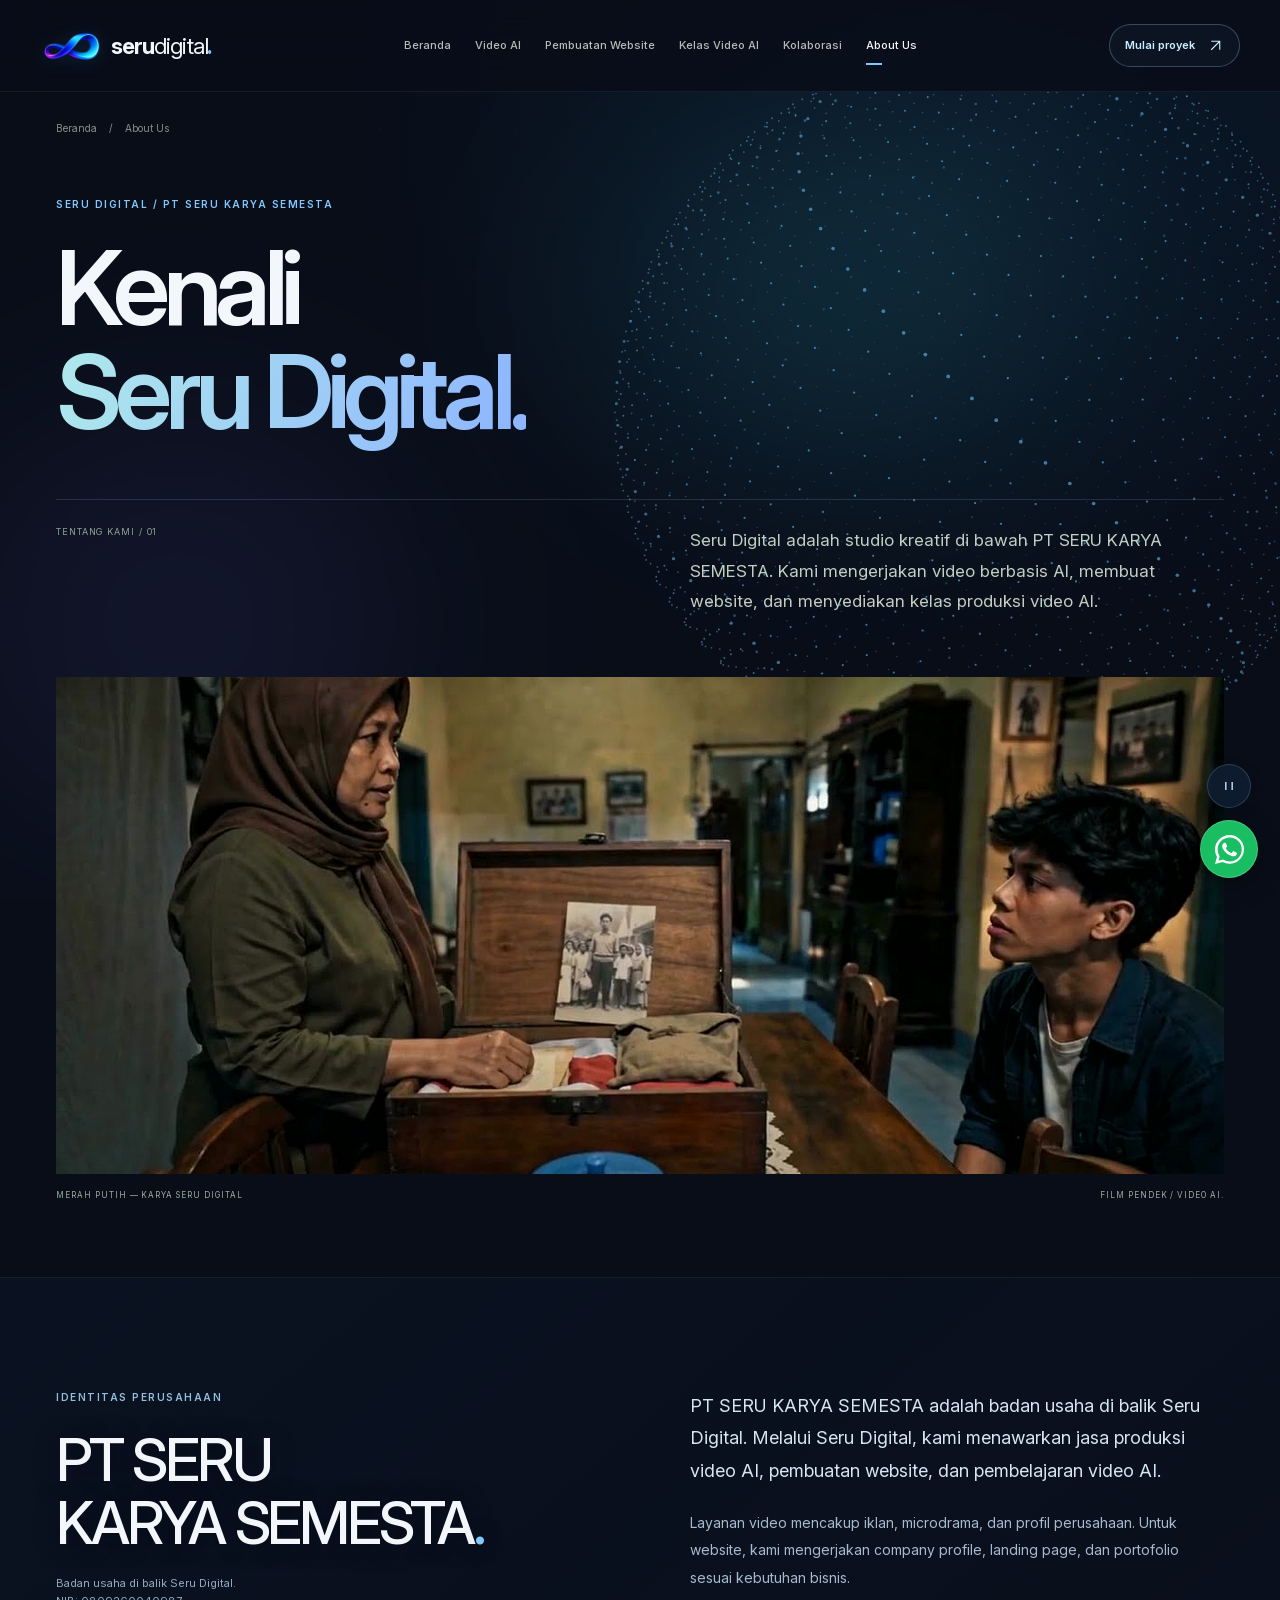
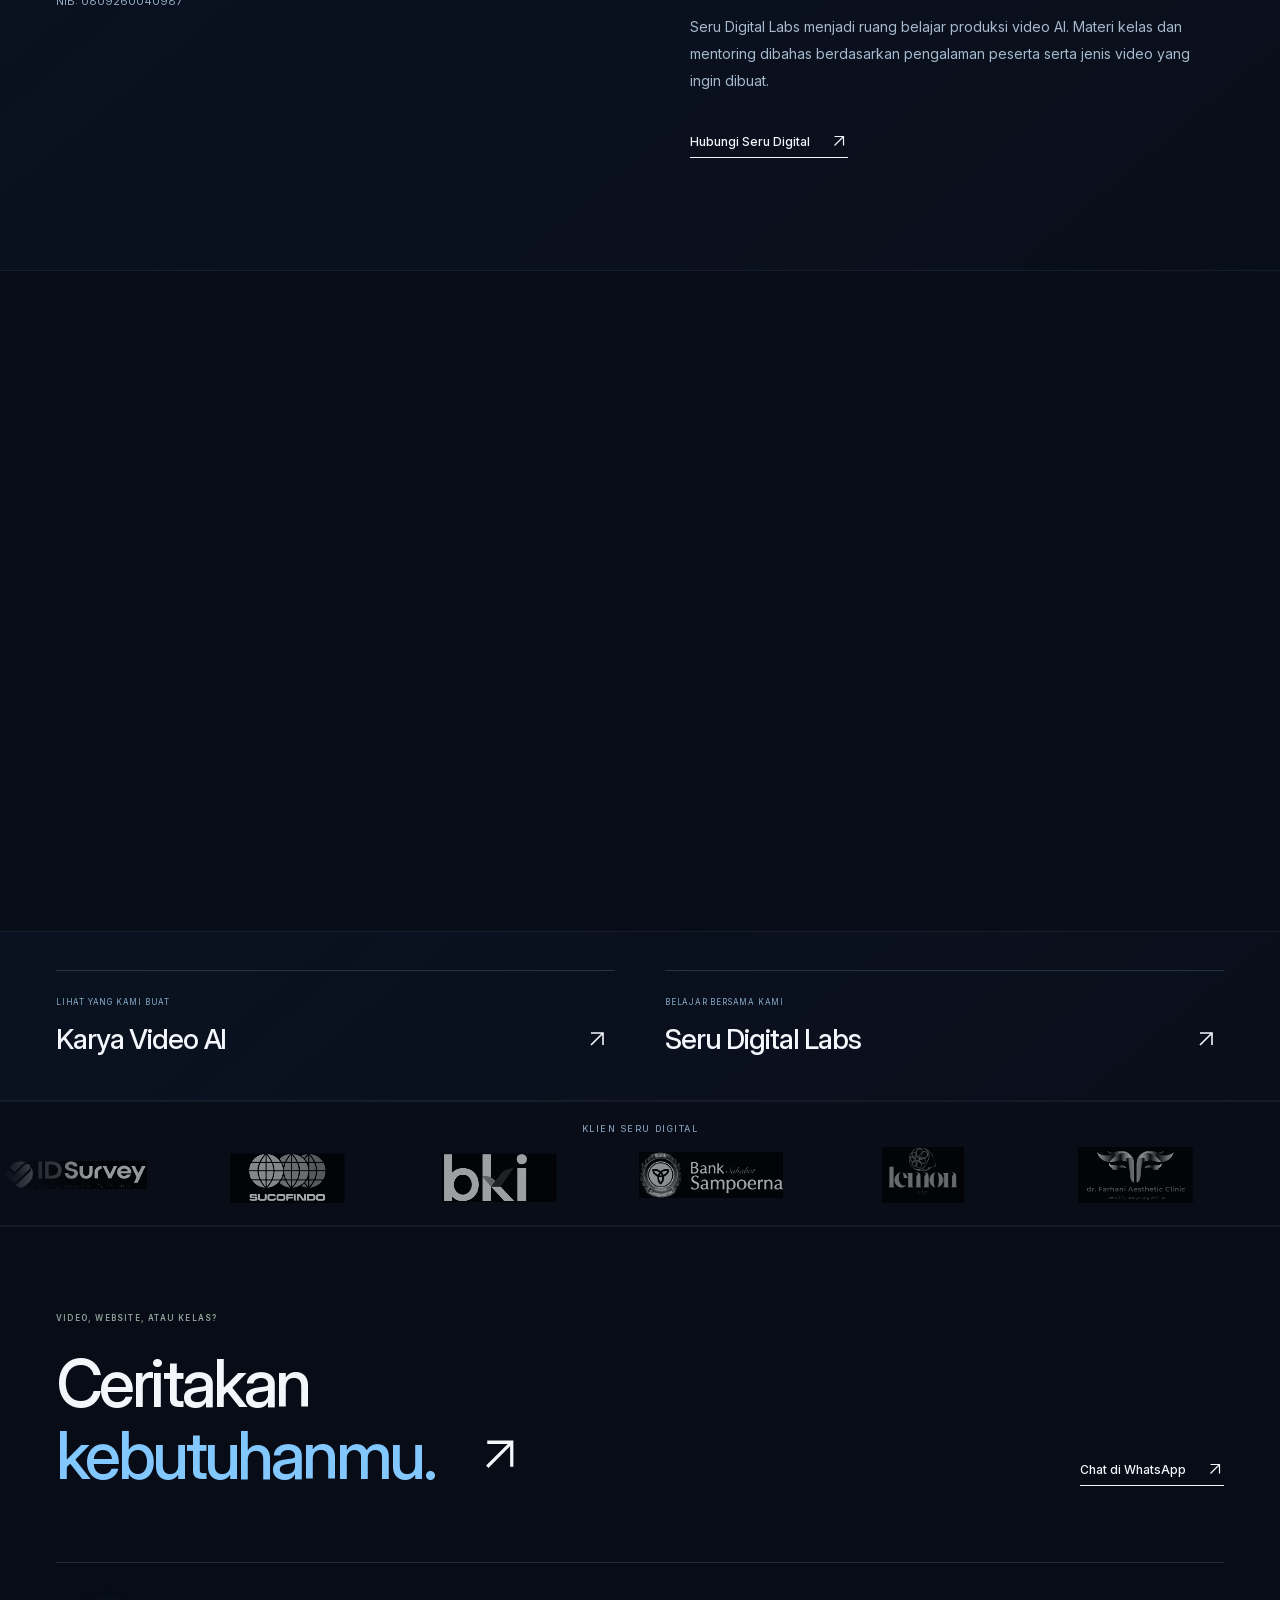
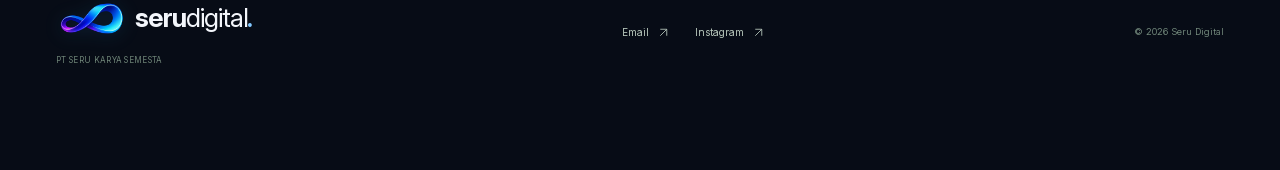
==== commit 07066390: "Add company NIB to About Us identity section" ====
--- a/about-us/index.html
+++ b/about-us/index.html
@@ -1,3 +1,3 @@
 <!doctype html><html lang="id"><head><meta charset="utf-8"><meta name="viewport" content="width=device-width,initial-scale=1"><meta name="theme-color" content="#101314"><title>Tentang Seru Digital &amp; PT SERU KARYA SEMESTA</title><meta name="description" content="Seru Digital berada di bawah PT SERU KARYA SEMESTA. Kenali layanan video AI, pembuatan website, kelas video AI, dan cara kerja kami."><meta name="robots" content="index,follow"><link rel="canonical" href="https://serudigital.my.id/about-us/"><meta property="og:type" content="website"><meta property="og:site_name" content="Seru Digital"><meta property="og:locale" content="id_ID"><meta property="og:title" content="Tentang Seru Digital &amp; PT SERU KARYA SEMESTA"><meta property="og:description" content="Seru Digital berada di bawah PT SERU KARYA SEMESTA. Kenali layanan video AI, pembuatan website, kelas video AI, dan cara kerja kami."><meta property="og:url" content="https://serudigital.my.id/about-us/"><meta property="og:image" content="https://serudigital.my.id/assets/merah-putih.jpg"><meta name="twitter:card" content="summary_large_image"><link rel="icon" type="image/png" href="/assets/seru-favicon.png"><link rel="preload" href="/assets/inter-latin.woff2" as="font" type="font/woff2" crossorigin><link rel="stylesheet" href="/assets/styles.css"><link rel="stylesheet" href="/assets/motion.css?v=scroll-morph-1"><link rel="stylesheet" href="/assets/scroll-morph.css"><link rel="stylesheet" href="/assets/pricing.css?v=offers-1"><link rel="stylesheet" href="/assets/refinement.css?v=copy-contact-1"><link rel="stylesheet" href="/assets/services.css?v=cards-1"><link rel="stylesheet" href="/assets/clients.css?v=client-roll-1"><script type="application/ld+json">{"@context":"https://schema.org","@graph":[{"@type":"Organization","@id":"https://serudigital.my.id/#organization","name":"Seru Digital","legalName":"PT SERU KARYA SEMESTA","url":"https://serudigital.my.id","email":"seru.ilmu@gmail.com","sameAs":["https://instagram.com/seru.digital"]},{"@type":"WebSite","@id":"https://serudigital.my.id/#website","url":"https://serudigital.my.id","name":"Seru Digital","inLanguage":"id-ID","publisher":{"@id":"https://serudigital.my.id/#organization"}},{"@type":"WebPage","@id":"https://serudigital.my.id/about-us/#webpage","url":"https://serudigital.my.id/about-us/","name":"Tentang Seru Digital & PT SERU KARYA SEMESTA","description":"Seru Digital berada di bawah PT SERU KARYA SEMESTA. Kenali layanan video AI, pembuatan website, kelas video AI, dan cara kerja kami.","inLanguage":"id-ID","isPartOf":{"@id":"https://serudigital.my.id/#website"},"about":{"@id":"https://serudigital.my.id/#organization"}},{"@type":"BreadcrumbList","itemListElement":[{"@type":"ListItem","position":1,"name":"Beranda","item":"https://serudigital.my.id/"},{"@type":"ListItem","position":2,"name":"About Us","item":"https://serudigital.my.id/about-us/"}]}]}</script><script src="/assets/app.js" defer></script><script src="/assets/motion.js?v=scroll-morph-clients-1" type="module"></script></head><body data-page="about"><a class="skip-link" href="#main">Langsung ke konten</a><header class="site-header"><div class="nav-shell"><a class="brand" href="/" aria-label="Seru Digital, beranda"><img class="brand-symbol" src="/assets/seru-symbol.webp" alt="" width="512" height="256" decoding="async"><span class="brand-wordmark">seru<span class="brand-light">digital</span><b>.</b></span></a><button class="menu-toggle" aria-expanded="false" aria-controls="main-nav" aria-label="Buka menu"><span></span><span></span></button><nav id="main-nav" aria-label="Navigasi utama"><a href="/" >Beranda</a><a href="/video-ai/" >Video AI</a><a href="/pembuatan-website/" >Pembuatan Website</a><a href="/kelas-video-ai/" >Kelas Video AI</a><a href="/kolaborasi/" >Kolaborasi</a><a href="/about-us/" aria-current="page">About Us</a></nav><a class="header-contact" href="/kolaborasi/#brief" aria-label="Mulai proyek"><span>Mulai proyek</span><svg viewBox="0 0 24 24" fill="none" aria-hidden="true"><path d="M6 18 18 6M6 6h12v12" stroke="currentColor" stroke-width="1.6"/></svg></a></div></header><div class="motion-atmosphere" aria-hidden="true"><div class="ambient-light ambient-light-one"></div><div class="ambient-light ambient-light-two"></div><div class="ambient-stars"></div><canvas id="motion-canvas"></canvas></div><button class="motion-control" type="button" data-motion-toggle aria-pressed="false" hidden><svg viewBox="0 0 20 20" aria-hidden="true"><path class="pause-glyph" d="M6 5v10M14 5v10" stroke="currentColor" stroke-width="2"/><path class="resume-glyph" d="m7 5 8 5-8 5Z" fill="currentColor"/></svg><span>Jeda gerak</span></button><main id="main"><div class="wrap breadcrumb"><a href="/">Beranda</a><span aria-hidden="true">/</span><span>About Us</span></div><section class="about-hero wrap"><p class="eyebrow">SERU DIGITAL / PT SERU KARYA SEMESTA</p><h1>Kenali<br><span>Seru Digital.</span></h1><div class="about-opening"><span class="about-index">TENTANG KAMI / 01</span><p>Seru Digital adalah studio kreatif di bawah PT SERU KARYA SEMESTA. Kami mengerjakan video berbasis AI, membuat website, dan menyediakan kelas produksi video AI.</p></div></section><figure class="about-image wrap"><img class="" src="/assets/merah-putih.jpg" alt="Cuplikan Merah Putih, karya Seru Digital" width="1280" height="720" fetchpriority="high" decoding="async"><figcaption><span>MERAH PUTIH — KARYA SERU DIGITAL</span><span>FILM PENDEK / VIDEO AI.</span></figcaption></figure>
- <section class="section light-section"><div class="wrap editorial-grid"><div><p class="eyebrow">IDENTITAS PERUSAHAAN</p><h2>PT SERU<br>KARYA SEMESTA<span class="blue-text">.</span></h2><p class="legal-caption">Badan usaha di balik Seru Digital.</p></div><div class="about-story"><p>PT SERU KARYA SEMESTA adalah badan usaha di balik Seru Digital. Melalui Seru Digital, kami menawarkan jasa produksi video AI, pembuatan website, dan pembelajaran video AI.</p><p>Layanan video mencakup iklan, microdrama, dan profil perusahaan. Untuk website, kami mengerjakan company profile, landing page, dan portofolio sesuai kebutuhan bisnis.</p><p>Seru Digital Labs menjadi ruang belajar produksi video AI. Materi kelas dan mentoring dibahas berdasarkan pengalaman peserta serta jenis video yang ingin dibuat.</p><a class="text-link" href="/kolaborasi/">Hubungi Seru Digital <svg viewBox="0 0 24 24" fill="none" aria-hidden="true"><path d="M6 18 18 6M6 6h12v12" stroke="currentColor" stroke-width="1.6"/></svg></a></div></div></section>
+ <section class="section light-section"><div class="wrap editorial-grid"><div><p class="eyebrow">IDENTITAS PERUSAHAAN</p><h2>PT SERU<br>KARYA SEMESTA<span class="blue-text">.</span></h2><p class="legal-caption">Badan usaha di balik Seru Digital.<br>NIB: <span>0809260040987</span></p></div><div class="about-story"><p>PT SERU KARYA SEMESTA adalah badan usaha di balik Seru Digital. Melalui Seru Digital, kami menawarkan jasa produksi video AI, pembuatan website, dan pembelajaran video AI.</p><p>Layanan video mencakup iklan, microdrama, dan profil perusahaan. Untuk website, kami mengerjakan company profile, landing page, dan portofolio sesuai kebutuhan bisnis.</p><p>Seru Digital Labs menjadi ruang belajar produksi video AI. Materi kelas dan mentoring dibahas berdasarkan pengalaman peserta serta jenis video yang ingin dibuat.</p><a class="text-link" href="/kolaborasi/">Hubungi Seru Digital <svg viewBox="0 0 24 24" fill="none" aria-hidden="true"><path d="M6 18 18 6M6 6h12v12" stroke="currentColor" stroke-width="1.6"/></svg></a></div></div></section>
  <section class="section wrap"><div class="editorial-grid"><div><p class="eyebrow">CARA KAMI BEKERJA</p><h2>Pekerjaan jelas.<br><span class="blue-text">Komunikasi terbuka.</span></h2></div><div class="principle-list"><article><span>01</span><div><h3>Pahami kebutuhan lebih dulu</h3><p>Kami membahas tujuan, audiens, referensi, dan bahan yang tersedia sebelum menyusun rancangan pekerjaan.</p></div></article><article><span>02</span><div><h3>Sepakati apa yang dikerjakan</h3><p>Cakupan, biaya, jadwal, format hasil, dan revisi dibicarakan sebelum proyek dimulai.</p></div></article><article><span>03</span><div><h3>Tinjau hasil bersama</h3><p>Konsep dan hasil pengerjaan ditinjau bersama. Masukan digunakan untuk perbaikan sesuai cakupan yang telah disepakati.</p></div></article></div></div></section><section class="about-links light-section"><div class="wrap"><a href="/video-ai/"><span>LIHAT YANG KAMI BUAT</span><strong>Karya Video AI</strong><svg viewBox="0 0 24 24" fill="none" aria-hidden="true"><path d="M6 18 18 6M6 6h12v12" stroke="currentColor" stroke-width="1.6"/></svg></a><a href="/kelas-video-ai/"><span>BELAJAR BERSAMA KAMI</span><strong>Seru Digital Labs</strong><svg viewBox="0 0 24 24" fill="none" aria-hidden="true"><path d="M6 18 18 6M6 6h12v12" stroke="currentColor" stroke-width="1.6"/></svg></a></div></section></main><section id="klien" class="client-section" aria-labelledby="clients-heading"><h2 id="clients-heading" class="clients-caption">Klien Seru Digital</h2><div class="client-marquee" role="region" tabindex="0" aria-label="Logo klien Seru Digital untuk layanan website dan video AI"><div class="clients-track"><ul class="clients-group" aria-label="Klien Seru Digital"><li class="client-logo logo-kind-wide"><img src="/assets/clients/idsurvey.webp" alt="IDSurvey" title="IDSurvey" width="800" height="160" loading="lazy" decoding="async"></li><li class="client-logo logo-kind-group"><img src="/assets/clients/sucofindo.webp" alt="SUCOFINDO" title="SUCOFINDO" width="800" height="516" loading="lazy" decoding="async"></li><li class="client-logo logo-kind-group"><img src="/assets/clients/bki.webp" alt="BKI" title="BKI" width="800" height="478" loading="lazy" decoding="async"></li><li class="client-logo logo-kind-wide"><img src="/assets/clients/bank-sahabat-sampoerna.webp" alt="Bank Sahabat Sampoerna" title="Bank Sahabat Sampoerna" width="800" height="255" loading="lazy" decoding="async"></li><li class="client-logo logo-kind-lemon"><img src="/assets/clients/lemon-lab.webp" alt="Lemon Lab" title="Lemon Lab" width="800" height="800" loading="lazy" decoding="async"></li><li class="client-logo logo-kind-clinic"><img src="/assets/clients/dr-farhani.webp" alt="dr. Farhani Aesthetic Clinic" title="dr. Farhani Aesthetic Clinic" width="800" height="800" loading="lazy" decoding="async"></li><li class="client-logo logo-kind-square"><img src="/assets/clients/vet-time.webp" alt="Vet Time" title="Vet Time" width="800" height="800" loading="lazy" decoding="async"></li><li class="client-logo logo-kind-square"><img src="/assets/clients/happy-time.webp" alt="Happy Time" title="Happy Time" width="800" height="800" loading="lazy" decoding="async"></li><li class="client-logo logo-kind-institution"><img src="/assets/clients/kementerian-imigrasi-pemasyarakatan.webp" alt="Kementerian Imigrasi dan Pemasyarakatan" title="Kementerian Imigrasi dan Pemasyarakatan" width="800" height="450" loading="lazy" decoding="async"></li></ul><ul class="clients-group" aria-hidden="true"><li class="client-logo logo-kind-wide"><img src="/assets/clients/idsurvey.webp" alt=""  width="800" height="160" loading="lazy" decoding="async"></li><li class="client-logo logo-kind-group"><img src="/assets/clients/sucofindo.webp" alt=""  width="800" height="516" loading="lazy" decoding="async"></li><li class="client-logo logo-kind-group"><img src="/assets/clients/bki.webp" alt=""  width="800" height="478" loading="lazy" decoding="async"></li><li class="client-logo logo-kind-wide"><img src="/assets/clients/bank-sahabat-sampoerna.webp" alt=""  width="800" height="255" loading="lazy" decoding="async"></li><li class="client-logo logo-kind-lemon"><img src="/assets/clients/lemon-lab.webp" alt=""  width="800" height="800" loading="lazy" decoding="async"></li><li class="client-logo logo-kind-clinic"><img src="/assets/clients/dr-farhani.webp" alt=""  width="800" height="800" loading="lazy" decoding="async"></li><li class="client-logo logo-kind-square"><img src="/assets/clients/vet-time.webp" alt=""  width="800" height="800" loading="lazy" decoding="async"></li><li class="client-logo logo-kind-square"><img src="/assets/clients/happy-time.webp" alt=""  width="800" height="800" loading="lazy" decoding="async"></li><li class="client-logo logo-kind-institution"><img src="/assets/clients/kementerian-imigrasi-pemasyarakatan.webp" alt=""  width="800" height="450" loading="lazy" decoding="async"></li></ul></div></div></section><footer id="kontak" class="site-footer"><div class="wrap footer-top"><div><p class="eyebrow">VIDEO, WEBSITE, ATAU KELAS?</p><a class="footer-invite" href="/kolaborasi/">Ceritakan<br><span>kebutuhanmu.</span> <svg viewBox="0 0 24 24" fill="none" aria-hidden="true"><path d="M6 18 18 6M6 6h12v12" stroke="currentColor" stroke-width="1.6"/></svg></a></div><a class="text-link" href="https://wa.me/6285757305799?text=Halo%20Seru%20Digital%2C%20saya%20ingin%20berdiskusi%20tentang%20proyek." target="_blank" rel="noopener noreferrer">Chat di WhatsApp <svg viewBox="0 0 24 24" fill="none" aria-hidden="true"><path d="M6 18 18 6M6 6h12v12" stroke="currentColor" stroke-width="1.6"/></svg></a></div><div class="wrap footer-bottom"><div><a class="brand footer-brand" href="/" aria-label="Seru Digital, beranda"><img class="brand-symbol" src="/assets/seru-symbol.webp" alt="" width="512" height="256" loading="lazy" decoding="async"><span class="brand-wordmark">seru<span class="brand-light">digital</span><b>.</b></span></a><p>PT SERU KARYA SEMESTA</p></div><div class="footer-social"><a href="mailto:seru.ilmu@gmail.com">Email <svg viewBox="0 0 24 24" fill="none" aria-hidden="true"><path d="M6 18 18 6M6 6h12v12" stroke="currentColor" stroke-width="1.6"/></svg></a><a href="https://instagram.com/seru.digital" target="_blank" rel="noopener noreferrer">Instagram <svg viewBox="0 0 24 24" fill="none" aria-hidden="true"><path d="M6 18 18 6M6 6h12v12" stroke="currentColor" stroke-width="1.6"/></svg></a></div><p class="copyright">© 2026 Seru Digital</p></div></footer><a class="whatsapp-float" href="https://wa.me/6285757305799?text=Halo%20Seru%20Digital%2C%20saya%20ingin%20konsultasi%20layanan." target="_blank" rel="noopener noreferrer" aria-label="Hubungi Seru Digital lewat WhatsApp" title="Chat dengan Seru Digital"><svg viewBox="0 0 24 24" fill="currentColor" aria-hidden="true"><path d="M20.52 3.48A11.91 11.91 0 0 0 12.03 0C5.42 0 .04 5.38.04 11.99c0 2.11.55 4.17 1.6 5.99L0 24l6.17-1.62a11.98 11.98 0 0 0 5.85 1.49h.01c6.61 0 11.99-5.38 12-11.99a11.91 11.91 0 0 0-3.51-8.4ZM12.03 21.85a9.92 9.92 0 0 1-5.06-1.38l-.36-.21-3.66.96.98-3.57-.23-.37a9.87 9.87 0 0 1-1.51-5.29c0-5.49 4.47-9.96 9.97-9.96a9.9 9.9 0 0 1 7.05 2.92 9.9 9.9 0 0 1 2.91 7.06c0 5.5-4.47 9.97-9.97 9.97Zm5.47-7.46c-.3-.15-1.77-.87-2.04-.97-.28-.1-.48-.15-.68.15-.2.3-.77.97-.95 1.17-.17.2-.35.22-.65.07-.3-.15-1.26-.46-2.4-1.48-.89-.8-1.49-1.78-1.66-2.08-.18-.3-.02-.46.13-.61.14-.13.3-.35.45-.52.15-.18.2-.3.3-.5.1-.2.05-.38-.03-.53-.07-.15-.67-1.62-.92-2.22-.24-.58-.49-.5-.67-.51h-.58c-.2 0-.53.07-.8.37-.28.3-1.05 1.03-1.05 2.5s1.08 2.9 1.23 3.1c.15.2 2.12 3.23 5.13 4.53.72.31 1.28.5 1.72.63.72.23 1.37.2 1.88.12.57-.09 1.77-.73 2.02-1.43.25-.7.25-1.3.18-1.42-.08-.13-.28-.2-.58-.35Z"/></svg><span class="whatsapp-hint" aria-hidden="true">Chat WhatsApp</span></a><dialog class="video-dialog" id="video-dialog" aria-labelledby="video-dialog-title"><div class="dialog-top"><h2 id="video-dialog-title">Putar karya</h2><button class="dialog-close" aria-label="Tutup video">Tutup <span aria-hidden="true">×</span></button></div><div class="video-frame"></div><p class="video-help">Video diputar melalui YouTube. <a id="video-external" href="https://www.youtube.com/" target="_blank" rel="noopener noreferrer">Buka di YouTube <svg viewBox="0 0 24 24" fill="none" aria-hidden="true"><path d="M6 18 18 6M6 6h12v12" stroke="currentColor" stroke-width="1.6"/></svg></a></p></dialog></body></html>
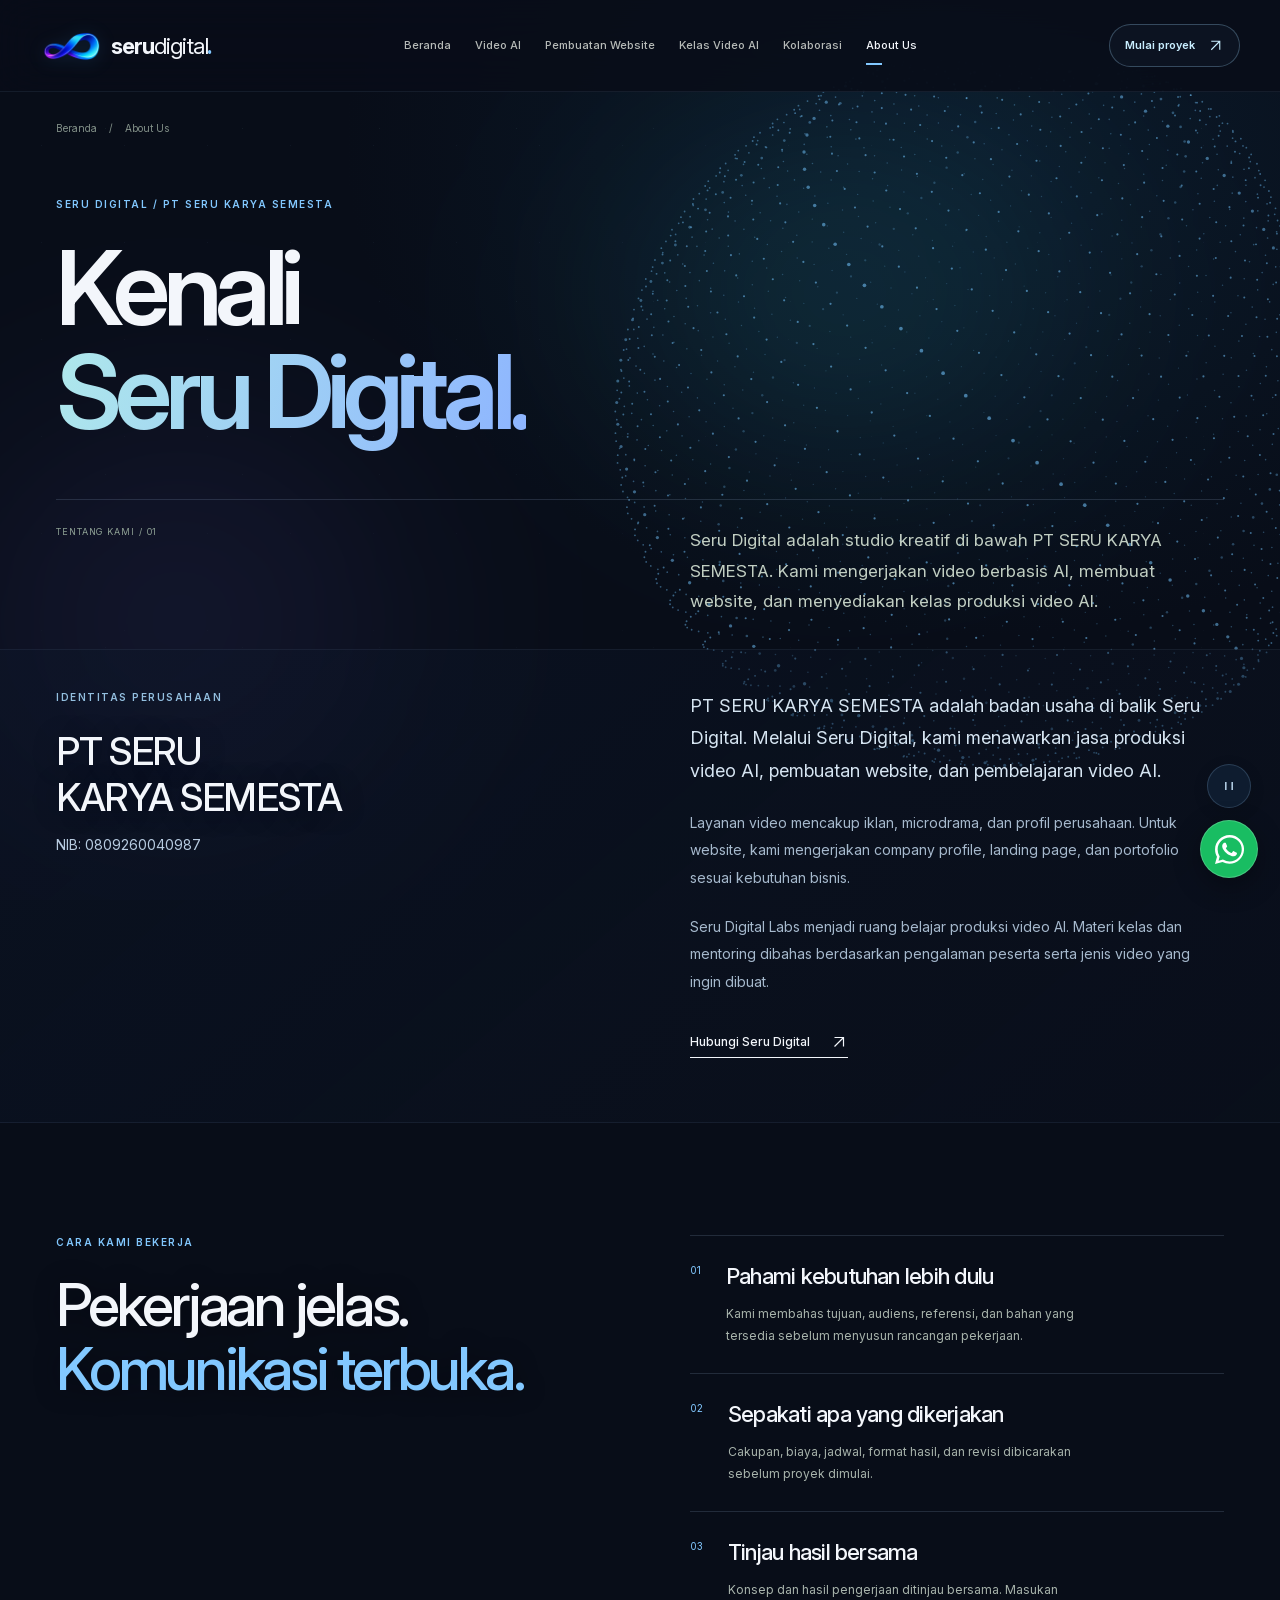
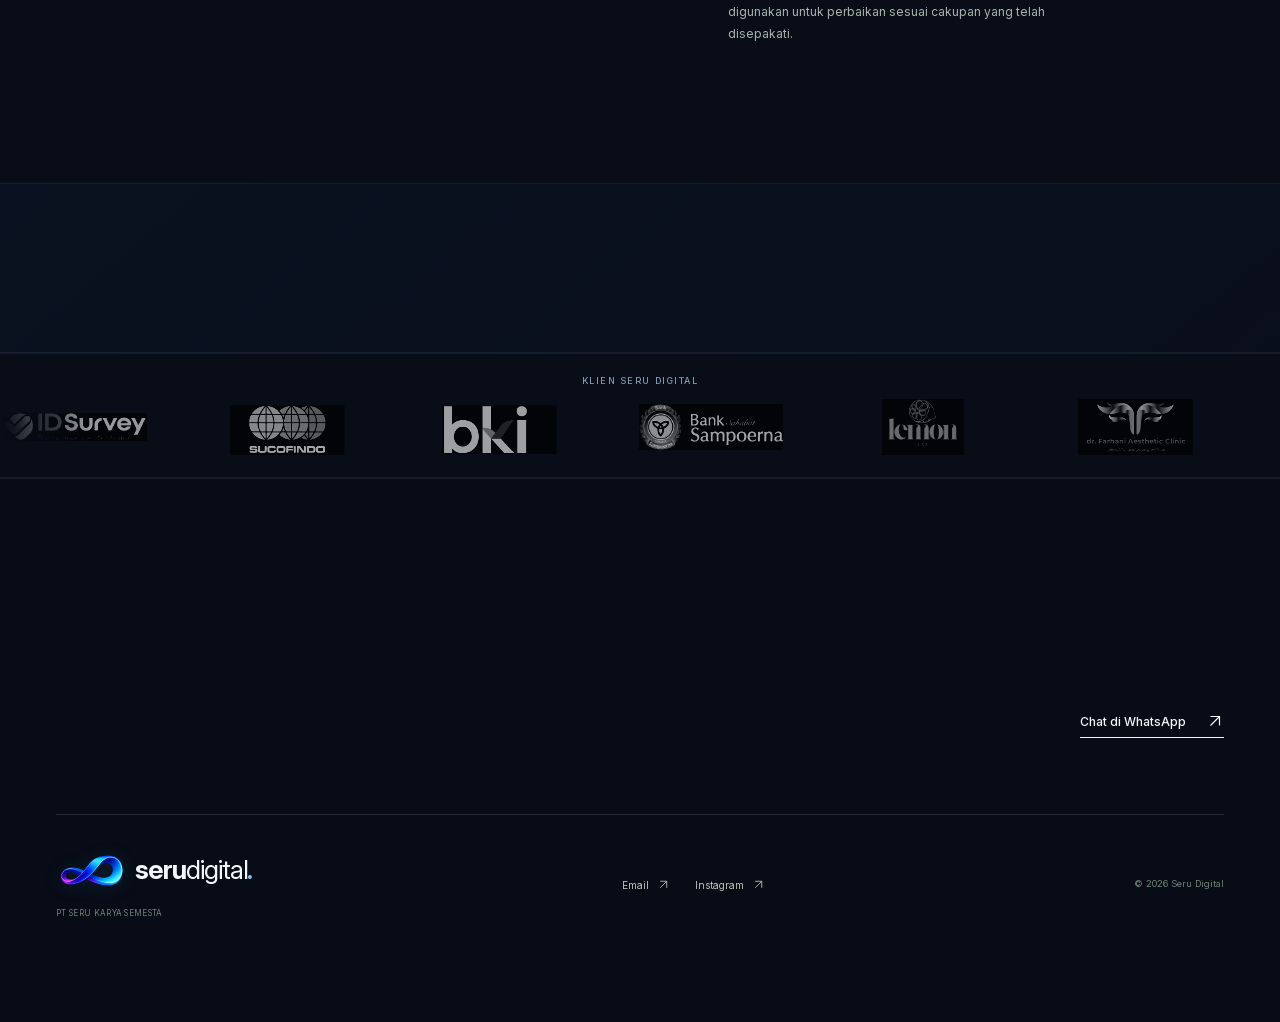
==== commit 23206b3d: "Simplify About Us layout and company identity" ====
--- a/about-us/index.html
+++ b/about-us/index.html
@@ -1,3 +1,3 @@
-<!doctype html><html lang="id"><head><meta charset="utf-8"><meta name="viewport" content="width=device-width,initial-scale=1"><meta name="theme-color" content="#101314"><title>Tentang Seru Digital &amp; PT SERU KARYA SEMESTA</title><meta name="description" content="Seru Digital berada di bawah PT SERU KARYA SEMESTA. Kenali layanan video AI, pembuatan website, kelas video AI, dan cara kerja kami."><meta name="robots" content="index,follow"><link rel="canonical" href="https://serudigital.my.id/about-us/"><meta property="og:type" content="website"><meta property="og:site_name" content="Seru Digital"><meta property="og:locale" content="id_ID"><meta property="og:title" content="Tentang Seru Digital &amp; PT SERU KARYA SEMESTA"><meta property="og:description" content="Seru Digital berada di bawah PT SERU KARYA SEMESTA. Kenali layanan video AI, pembuatan website, kelas video AI, dan cara kerja kami."><meta property="og:url" content="https://serudigital.my.id/about-us/"><meta property="og:image" content="https://serudigital.my.id/assets/merah-putih.jpg"><meta name="twitter:card" content="summary_large_image"><link rel="icon" type="image/png" href="/assets/seru-favicon.png"><link rel="preload" href="/assets/inter-latin.woff2" as="font" type="font/woff2" crossorigin><link rel="stylesheet" href="/assets/styles.css"><link rel="stylesheet" href="/assets/motion.css?v=scroll-morph-1"><link rel="stylesheet" href="/assets/scroll-morph.css"><link rel="stylesheet" href="/assets/pricing.css?v=offers-1"><link rel="stylesheet" href="/assets/refinement.css?v=copy-contact-1"><link rel="stylesheet" href="/assets/services.css?v=cards-1"><link rel="stylesheet" href="/assets/clients.css?v=client-roll-1"><script type="application/ld+json">{"@context":"https://schema.org","@graph":[{"@type":"Organization","@id":"https://serudigital.my.id/#organization","name":"Seru Digital","legalName":"PT SERU KARYA SEMESTA","url":"https://serudigital.my.id","email":"seru.ilmu@gmail.com","sameAs":["https://instagram.com/seru.digital"]},{"@type":"WebSite","@id":"https://serudigital.my.id/#website","url":"https://serudigital.my.id","name":"Seru Digital","inLanguage":"id-ID","publisher":{"@id":"https://serudigital.my.id/#organization"}},{"@type":"WebPage","@id":"https://serudigital.my.id/about-us/#webpage","url":"https://serudigital.my.id/about-us/","name":"Tentang Seru Digital & PT SERU KARYA SEMESTA","description":"Seru Digital berada di bawah PT SERU KARYA SEMESTA. Kenali layanan video AI, pembuatan website, kelas video AI, dan cara kerja kami.","inLanguage":"id-ID","isPartOf":{"@id":"https://serudigital.my.id/#website"},"about":{"@id":"https://serudigital.my.id/#organization"}},{"@type":"BreadcrumbList","itemListElement":[{"@type":"ListItem","position":1,"name":"Beranda","item":"https://serudigital.my.id/"},{"@type":"ListItem","position":2,"name":"About Us","item":"https://serudigital.my.id/about-us/"}]}]}</script><script src="/assets/app.js" defer></script><script src="/assets/motion.js?v=scroll-morph-clients-1" type="module"></script></head><body data-page="about"><a class="skip-link" href="#main">Langsung ke konten</a><header class="site-header"><div class="nav-shell"><a class="brand" href="/" aria-label="Seru Digital, beranda"><img class="brand-symbol" src="/assets/seru-symbol.webp" alt="" width="512" height="256" decoding="async"><span class="brand-wordmark">seru<span class="brand-light">digital</span><b>.</b></span></a><button class="menu-toggle" aria-expanded="false" aria-controls="main-nav" aria-label="Buka menu"><span></span><span></span></button><nav id="main-nav" aria-label="Navigasi utama"><a href="/" >Beranda</a><a href="/video-ai/" >Video AI</a><a href="/pembuatan-website/" >Pembuatan Website</a><a href="/kelas-video-ai/" >Kelas Video AI</a><a href="/kolaborasi/" >Kolaborasi</a><a href="/about-us/" aria-current="page">About Us</a></nav><a class="header-contact" href="/kolaborasi/#brief" aria-label="Mulai proyek"><span>Mulai proyek</span><svg viewBox="0 0 24 24" fill="none" aria-hidden="true"><path d="M6 18 18 6M6 6h12v12" stroke="currentColor" stroke-width="1.6"/></svg></a></div></header><div class="motion-atmosphere" aria-hidden="true"><div class="ambient-light ambient-light-one"></div><div class="ambient-light ambient-light-two"></div><div class="ambient-stars"></div><canvas id="motion-canvas"></canvas></div><button class="motion-control" type="button" data-motion-toggle aria-pressed="false" hidden><svg viewBox="0 0 20 20" aria-hidden="true"><path class="pause-glyph" d="M6 5v10M14 5v10" stroke="currentColor" stroke-width="2"/><path class="resume-glyph" d="m7 5 8 5-8 5Z" fill="currentColor"/></svg><span>Jeda gerak</span></button><main id="main"><div class="wrap breadcrumb"><a href="/">Beranda</a><span aria-hidden="true">/</span><span>About Us</span></div><section class="about-hero wrap"><p class="eyebrow">SERU DIGITAL / PT SERU KARYA SEMESTA</p><h1>Kenali<br><span>Seru Digital.</span></h1><div class="about-opening"><span class="about-index">TENTANG KAMI / 01</span><p>Seru Digital adalah studio kreatif di bawah PT SERU KARYA SEMESTA. Kami mengerjakan video berbasis AI, membuat website, dan menyediakan kelas produksi video AI.</p></div></section><figure class="about-image wrap"><img class="" src="/assets/merah-putih.jpg" alt="Cuplikan Merah Putih, karya Seru Digital" width="1280" height="720" fetchpriority="high" decoding="async"><figcaption><span>MERAH PUTIH — KARYA SERU DIGITAL</span><span>FILM PENDEK / VIDEO AI.</span></figcaption></figure>
- <section class="section light-section"><div class="wrap editorial-grid"><div><p class="eyebrow">IDENTITAS PERUSAHAAN</p><h2>PT SERU<br>KARYA SEMESTA<span class="blue-text">.</span></h2><p class="legal-caption">Badan usaha di balik Seru Digital.<br>NIB: <span>0809260040987</span></p></div><div class="about-story"><p>PT SERU KARYA SEMESTA adalah badan usaha di balik Seru Digital. Melalui Seru Digital, kami menawarkan jasa produksi video AI, pembuatan website, dan pembelajaran video AI.</p><p>Layanan video mencakup iklan, microdrama, dan profil perusahaan. Untuk website, kami mengerjakan company profile, landing page, dan portofolio sesuai kebutuhan bisnis.</p><p>Seru Digital Labs menjadi ruang belajar produksi video AI. Materi kelas dan mentoring dibahas berdasarkan pengalaman peserta serta jenis video yang ingin dibuat.</p><a class="text-link" href="/kolaborasi/">Hubungi Seru Digital <svg viewBox="0 0 24 24" fill="none" aria-hidden="true"><path d="M6 18 18 6M6 6h12v12" stroke="currentColor" stroke-width="1.6"/></svg></a></div></div></section>
+<!doctype html><html lang="id"><head><meta charset="utf-8"><meta name="viewport" content="width=device-width,initial-scale=1"><meta name="theme-color" content="#101314"><title>Tentang Seru Digital &amp; PT SERU KARYA SEMESTA</title><meta name="description" content="Seru Digital berada di bawah PT SERU KARYA SEMESTA. Kenali layanan video AI, pembuatan website, kelas video AI, dan cara kerja kami."><meta name="robots" content="index,follow"><link rel="canonical" href="https://serudigital.my.id/about-us/"><meta property="og:type" content="website"><meta property="og:site_name" content="Seru Digital"><meta property="og:locale" content="id_ID"><meta property="og:title" content="Tentang Seru Digital &amp; PT SERU KARYA SEMESTA"><meta property="og:description" content="Seru Digital berada di bawah PT SERU KARYA SEMESTA. Kenali layanan video AI, pembuatan website, kelas video AI, dan cara kerja kami."><meta property="og:url" content="https://serudigital.my.id/about-us/"><meta property="og:image" content="https://serudigital.my.id/assets/merah-putih.jpg"><meta name="twitter:card" content="summary_large_image"><link rel="icon" type="image/png" href="/assets/seru-favicon.png"><link rel="preload" href="/assets/inter-latin.woff2" as="font" type="font/woff2" crossorigin><link rel="stylesheet" href="/assets/styles.css"><link rel="stylesheet" href="/assets/motion.css?v=scroll-morph-1"><link rel="stylesheet" href="/assets/scroll-morph.css"><link rel="stylesheet" href="/assets/pricing.css?v=offers-1"><link rel="stylesheet" href="/assets/refinement.css?v=copy-contact-1"><link rel="stylesheet" href="/assets/services.css?v=cards-1"><link rel="stylesheet" href="/assets/clients.css?v=client-roll-1"><script type="application/ld+json">{"@context":"https://schema.org","@graph":[{"@type":"Organization","@id":"https://serudigital.my.id/#organization","name":"Seru Digital","legalName":"PT SERU KARYA SEMESTA","url":"https://serudigital.my.id","email":"seru.ilmu@gmail.com","sameAs":["https://instagram.com/seru.digital"]},{"@type":"WebSite","@id":"https://serudigital.my.id/#website","url":"https://serudigital.my.id","name":"Seru Digital","inLanguage":"id-ID","publisher":{"@id":"https://serudigital.my.id/#organization"}},{"@type":"WebPage","@id":"https://serudigital.my.id/about-us/#webpage","url":"https://serudigital.my.id/about-us/","name":"Tentang Seru Digital & PT SERU KARYA SEMESTA","description":"Seru Digital berada di bawah PT SERU KARYA SEMESTA. Kenali layanan video AI, pembuatan website, kelas video AI, dan cara kerja kami.","inLanguage":"id-ID","isPartOf":{"@id":"https://serudigital.my.id/#website"},"about":{"@id":"https://serudigital.my.id/#organization"}},{"@type":"BreadcrumbList","itemListElement":[{"@type":"ListItem","position":1,"name":"Beranda","item":"https://serudigital.my.id/"},{"@type":"ListItem","position":2,"name":"About Us","item":"https://serudigital.my.id/about-us/"}]}]}</script><script src="/assets/app.js" defer></script><script src="/assets/motion.js?v=scroll-morph-clients-1" type="module"></script></head><body data-page="about"><a class="skip-link" href="#main">Langsung ke konten</a><header class="site-header"><div class="nav-shell"><a class="brand" href="/" aria-label="Seru Digital, beranda"><img class="brand-symbol" src="/assets/seru-symbol.webp" alt="" width="512" height="256" decoding="async"><span class="brand-wordmark">seru<span class="brand-light">digital</span><b>.</b></span></a><button class="menu-toggle" aria-expanded="false" aria-controls="main-nav" aria-label="Buka menu"><span></span><span></span></button><nav id="main-nav" aria-label="Navigasi utama"><a href="/" >Beranda</a><a href="/video-ai/" >Video AI</a><a href="/pembuatan-website/" >Pembuatan Website</a><a href="/kelas-video-ai/" >Kelas Video AI</a><a href="/kolaborasi/" >Kolaborasi</a><a href="/about-us/" aria-current="page">About Us</a></nav><a class="header-contact" href="/kolaborasi/#brief" aria-label="Mulai proyek"><span>Mulai proyek</span><svg viewBox="0 0 24 24" fill="none" aria-hidden="true"><path d="M6 18 18 6M6 6h12v12" stroke="currentColor" stroke-width="1.6"/></svg></a></div></header><div class="motion-atmosphere" aria-hidden="true"><div class="ambient-light ambient-light-one"></div><div class="ambient-light ambient-light-two"></div><div class="ambient-stars"></div><canvas id="motion-canvas"></canvas></div><button class="motion-control" type="button" data-motion-toggle aria-pressed="false" hidden><svg viewBox="0 0 20 20" aria-hidden="true"><path class="pause-glyph" d="M6 5v10M14 5v10" stroke="currentColor" stroke-width="2"/><path class="resume-glyph" d="m7 5 8 5-8 5Z" fill="currentColor"/></svg><span>Jeda gerak</span></button><main id="main"><div class="wrap breadcrumb"><a href="/">Beranda</a><span aria-hidden="true">/</span><span>About Us</span></div><section class="about-hero wrap"><p class="eyebrow">SERU DIGITAL / PT SERU KARYA SEMESTA</p><h1>Kenali<br><span>Seru Digital.</span></h1><div class="about-opening"><span class="about-index">TENTANG KAMI / 01</span><p>Seru Digital adalah studio kreatif di bawah PT SERU KARYA SEMESTA. Kami mengerjakan video berbasis AI, membuat website, dan menyediakan kelas produksi video AI.</p></div></section>
+ <section class="section light-section about-identity"><div class="wrap editorial-grid"><div><p class="eyebrow">IDENTITAS PERUSAHAAN</p><h2 class="company-name">PT SERU KARYA SEMESTA</h2><p class="legal-caption">NIB: <span>0809260040987</span></p></div><div class="about-story"><p>PT SERU KARYA SEMESTA adalah badan usaha di balik Seru Digital. Melalui Seru Digital, kami menawarkan jasa produksi video AI, pembuatan website, dan pembelajaran video AI.</p><p>Layanan video mencakup iklan, microdrama, dan profil perusahaan. Untuk website, kami mengerjakan company profile, landing page, dan portofolio sesuai kebutuhan bisnis.</p><p>Seru Digital Labs menjadi ruang belajar produksi video AI. Materi kelas dan mentoring dibahas berdasarkan pengalaman peserta serta jenis video yang ingin dibuat.</p><a class="text-link" href="/kolaborasi/">Hubungi Seru Digital <svg viewBox="0 0 24 24" fill="none" aria-hidden="true"><path d="M6 18 18 6M6 6h12v12" stroke="currentColor" stroke-width="1.6"/></svg></a></div></div></section>
  <section class="section wrap"><div class="editorial-grid"><div><p class="eyebrow">CARA KAMI BEKERJA</p><h2>Pekerjaan jelas.<br><span class="blue-text">Komunikasi terbuka.</span></h2></div><div class="principle-list"><article><span>01</span><div><h3>Pahami kebutuhan lebih dulu</h3><p>Kami membahas tujuan, audiens, referensi, dan bahan yang tersedia sebelum menyusun rancangan pekerjaan.</p></div></article><article><span>02</span><div><h3>Sepakati apa yang dikerjakan</h3><p>Cakupan, biaya, jadwal, format hasil, dan revisi dibicarakan sebelum proyek dimulai.</p></div></article><article><span>03</span><div><h3>Tinjau hasil bersama</h3><p>Konsep dan hasil pengerjaan ditinjau bersama. Masukan digunakan untuk perbaikan sesuai cakupan yang telah disepakati.</p></div></article></div></div></section><section class="about-links light-section"><div class="wrap"><a href="/video-ai/"><span>LIHAT YANG KAMI BUAT</span><strong>Karya Video AI</strong><svg viewBox="0 0 24 24" fill="none" aria-hidden="true"><path d="M6 18 18 6M6 6h12v12" stroke="currentColor" stroke-width="1.6"/></svg></a><a href="/kelas-video-ai/"><span>BELAJAR BERSAMA KAMI</span><strong>Seru Digital Labs</strong><svg viewBox="0 0 24 24" fill="none" aria-hidden="true"><path d="M6 18 18 6M6 6h12v12" stroke="currentColor" stroke-width="1.6"/></svg></a></div></section></main><section id="klien" class="client-section" aria-labelledby="clients-heading"><h2 id="clients-heading" class="clients-caption">Klien Seru Digital</h2><div class="client-marquee" role="region" tabindex="0" aria-label="Logo klien Seru Digital untuk layanan website dan video AI"><div class="clients-track"><ul class="clients-group" aria-label="Klien Seru Digital"><li class="client-logo logo-kind-wide"><img src="/assets/clients/idsurvey.webp" alt="IDSurvey" title="IDSurvey" width="800" height="160" loading="lazy" decoding="async"></li><li class="client-logo logo-kind-group"><img src="/assets/clients/sucofindo.webp" alt="SUCOFINDO" title="SUCOFINDO" width="800" height="516" loading="lazy" decoding="async"></li><li class="client-logo logo-kind-group"><img src="/assets/clients/bki.webp" alt="BKI" title="BKI" width="800" height="478" loading="lazy" decoding="async"></li><li class="client-logo logo-kind-wide"><img src="/assets/clients/bank-sahabat-sampoerna.webp" alt="Bank Sahabat Sampoerna" title="Bank Sahabat Sampoerna" width="800" height="255" loading="lazy" decoding="async"></li><li class="client-logo logo-kind-lemon"><img src="/assets/clients/lemon-lab.webp" alt="Lemon Lab" title="Lemon Lab" width="800" height="800" loading="lazy" decoding="async"></li><li class="client-logo logo-kind-clinic"><img src="/assets/clients/dr-farhani.webp" alt="dr. Farhani Aesthetic Clinic" title="dr. Farhani Aesthetic Clinic" width="800" height="800" loading="lazy" decoding="async"></li><li class="client-logo logo-kind-square"><img src="/assets/clients/vet-time.webp" alt="Vet Time" title="Vet Time" width="800" height="800" loading="lazy" decoding="async"></li><li class="client-logo logo-kind-square"><img src="/assets/clients/happy-time.webp" alt="Happy Time" title="Happy Time" width="800" height="800" loading="lazy" decoding="async"></li><li class="client-logo logo-kind-institution"><img src="/assets/clients/kementerian-imigrasi-pemasyarakatan.webp" alt="Kementerian Imigrasi dan Pemasyarakatan" title="Kementerian Imigrasi dan Pemasyarakatan" width="800" height="450" loading="lazy" decoding="async"></li></ul><ul class="clients-group" aria-hidden="true"><li class="client-logo logo-kind-wide"><img src="/assets/clients/idsurvey.webp" alt=""  width="800" height="160" loading="lazy" decoding="async"></li><li class="client-logo logo-kind-group"><img src="/assets/clients/sucofindo.webp" alt=""  width="800" height="516" loading="lazy" decoding="async"></li><li class="client-logo logo-kind-group"><img src="/assets/clients/bki.webp" alt=""  width="800" height="478" loading="lazy" decoding="async"></li><li class="client-logo logo-kind-wide"><img src="/assets/clients/bank-sahabat-sampoerna.webp" alt=""  width="800" height="255" loading="lazy" decoding="async"></li><li class="client-logo logo-kind-lemon"><img src="/assets/clients/lemon-lab.webp" alt=""  width="800" height="800" loading="lazy" decoding="async"></li><li class="client-logo logo-kind-clinic"><img src="/assets/clients/dr-farhani.webp" alt=""  width="800" height="800" loading="lazy" decoding="async"></li><li class="client-logo logo-kind-square"><img src="/assets/clients/vet-time.webp" alt=""  width="800" height="800" loading="lazy" decoding="async"></li><li class="client-logo logo-kind-square"><img src="/assets/clients/happy-time.webp" alt=""  width="800" height="800" loading="lazy" decoding="async"></li><li class="client-logo logo-kind-institution"><img src="/assets/clients/kementerian-imigrasi-pemasyarakatan.webp" alt=""  width="800" height="450" loading="lazy" decoding="async"></li></ul></div></div></section><footer id="kontak" class="site-footer"><div class="wrap footer-top"><div><p class="eyebrow">VIDEO, WEBSITE, ATAU KELAS?</p><a class="footer-invite" href="/kolaborasi/">Ceritakan<br><span>kebutuhanmu.</span> <svg viewBox="0 0 24 24" fill="none" aria-hidden="true"><path d="M6 18 18 6M6 6h12v12" stroke="currentColor" stroke-width="1.6"/></svg></a></div><a class="text-link" href="https://wa.me/6285757305799?text=Halo%20Seru%20Digital%2C%20saya%20ingin%20berdiskusi%20tentang%20proyek." target="_blank" rel="noopener noreferrer">Chat di WhatsApp <svg viewBox="0 0 24 24" fill="none" aria-hidden="true"><path d="M6 18 18 6M6 6h12v12" stroke="currentColor" stroke-width="1.6"/></svg></a></div><div class="wrap footer-bottom"><div><a class="brand footer-brand" href="/" aria-label="Seru Digital, beranda"><img class="brand-symbol" src="/assets/seru-symbol.webp" alt="" width="512" height="256" loading="lazy" decoding="async"><span class="brand-wordmark">seru<span class="brand-light">digital</span><b>.</b></span></a><p>PT SERU KARYA SEMESTA</p></div><div class="footer-social"><a href="mailto:seru.ilmu@gmail.com">Email <svg viewBox="0 0 24 24" fill="none" aria-hidden="true"><path d="M6 18 18 6M6 6h12v12" stroke="currentColor" stroke-width="1.6"/></svg></a><a href="https://instagram.com/seru.digital" target="_blank" rel="noopener noreferrer">Instagram <svg viewBox="0 0 24 24" fill="none" aria-hidden="true"><path d="M6 18 18 6M6 6h12v12" stroke="currentColor" stroke-width="1.6"/></svg></a></div><p class="copyright">© 2026 Seru Digital</p></div></footer><a class="whatsapp-float" href="https://wa.me/6285757305799?text=Halo%20Seru%20Digital%2C%20saya%20ingin%20konsultasi%20layanan." target="_blank" rel="noopener noreferrer" aria-label="Hubungi Seru Digital lewat WhatsApp" title="Chat dengan Seru Digital"><svg viewBox="0 0 24 24" fill="currentColor" aria-hidden="true"><path d="M20.52 3.48A11.91 11.91 0 0 0 12.03 0C5.42 0 .04 5.38.04 11.99c0 2.11.55 4.17 1.6 5.99L0 24l6.17-1.62a11.98 11.98 0 0 0 5.85 1.49h.01c6.61 0 11.99-5.38 12-11.99a11.91 11.91 0 0 0-3.51-8.4ZM12.03 21.85a9.92 9.92 0 0 1-5.06-1.38l-.36-.21-3.66.96.98-3.57-.23-.37a9.87 9.87 0 0 1-1.51-5.29c0-5.49 4.47-9.96 9.97-9.96a9.9 9.9 0 0 1 7.05 2.92 9.9 9.9 0 0 1 2.91 7.06c0 5.5-4.47 9.97-9.97 9.97Zm5.47-7.46c-.3-.15-1.77-.87-2.04-.97-.28-.1-.48-.15-.68.15-.2.3-.77.97-.95 1.17-.17.2-.35.22-.65.07-.3-.15-1.26-.46-2.4-1.48-.89-.8-1.49-1.78-1.66-2.08-.18-.3-.02-.46.13-.61.14-.13.3-.35.45-.52.15-.18.2-.3.3-.5.1-.2.05-.38-.03-.53-.07-.15-.67-1.62-.92-2.22-.24-.58-.49-.5-.67-.51h-.58c-.2 0-.53.07-.8.37-.28.3-1.05 1.03-1.05 2.5s1.08 2.9 1.23 3.1c.15.2 2.12 3.23 5.13 4.53.72.31 1.28.5 1.72.63.72.23 1.37.2 1.88.12.57-.09 1.77-.73 2.02-1.43.25-.7.25-1.3.18-1.42-.08-.13-.28-.2-.58-.35Z"/></svg><span class="whatsapp-hint" aria-hidden="true">Chat WhatsApp</span></a><dialog class="video-dialog" id="video-dialog" aria-labelledby="video-dialog-title"><div class="dialog-top"><h2 id="video-dialog-title">Putar karya</h2><button class="dialog-close" aria-label="Tutup video">Tutup <span aria-hidden="true">×</span></button></div><div class="video-frame"></div><p class="video-help">Video diputar melalui YouTube. <a id="video-external" href="https://www.youtube.com/" target="_blank" rel="noopener noreferrer">Buka di YouTube <svg viewBox="0 0 24 24" fill="none" aria-hidden="true"><path d="M6 18 18 6M6 6h12v12" stroke="currentColor" stroke-width="1.6"/></svg></a></p></dialog></body></html>
--- a/assets/refinement.css
+++ b/assets/refinement.css
@@ -23,4 +23,9 @@
  .curriculum p{max-width:49ch;margin-top:0}
 }
 @media(max-width:380px){.video-category .deck-stage{margin-inline:-16px}}
+body[data-page="about"] .about-hero{padding-bottom:32px}
+.about-identity{padding-block:40px 64px}
+.about-identity .company-name{font-size:clamp(28px,3vw,42px);line-height:1.2;letter-spacing:-.035em;max-width:17ch}
+.about-identity .legal-caption{font-size:14px;line-height:1.6;margin-top:14px;color:#b7cbe0}
+@media(max-width:700px){body[data-page="about"] .about-hero{padding-bottom:24px}.about-identity{padding-block:28px 48px}.about-identity .editorial-grid{gap:28px}.about-identity .company-name{font-size:clamp(26px,7.2vw,36px)}}
 @media(prefers-reduced-motion:reduce){.whatsapp-float,.whatsapp-hint{transition:none}.whatsapp-float:hover{transform:none}}
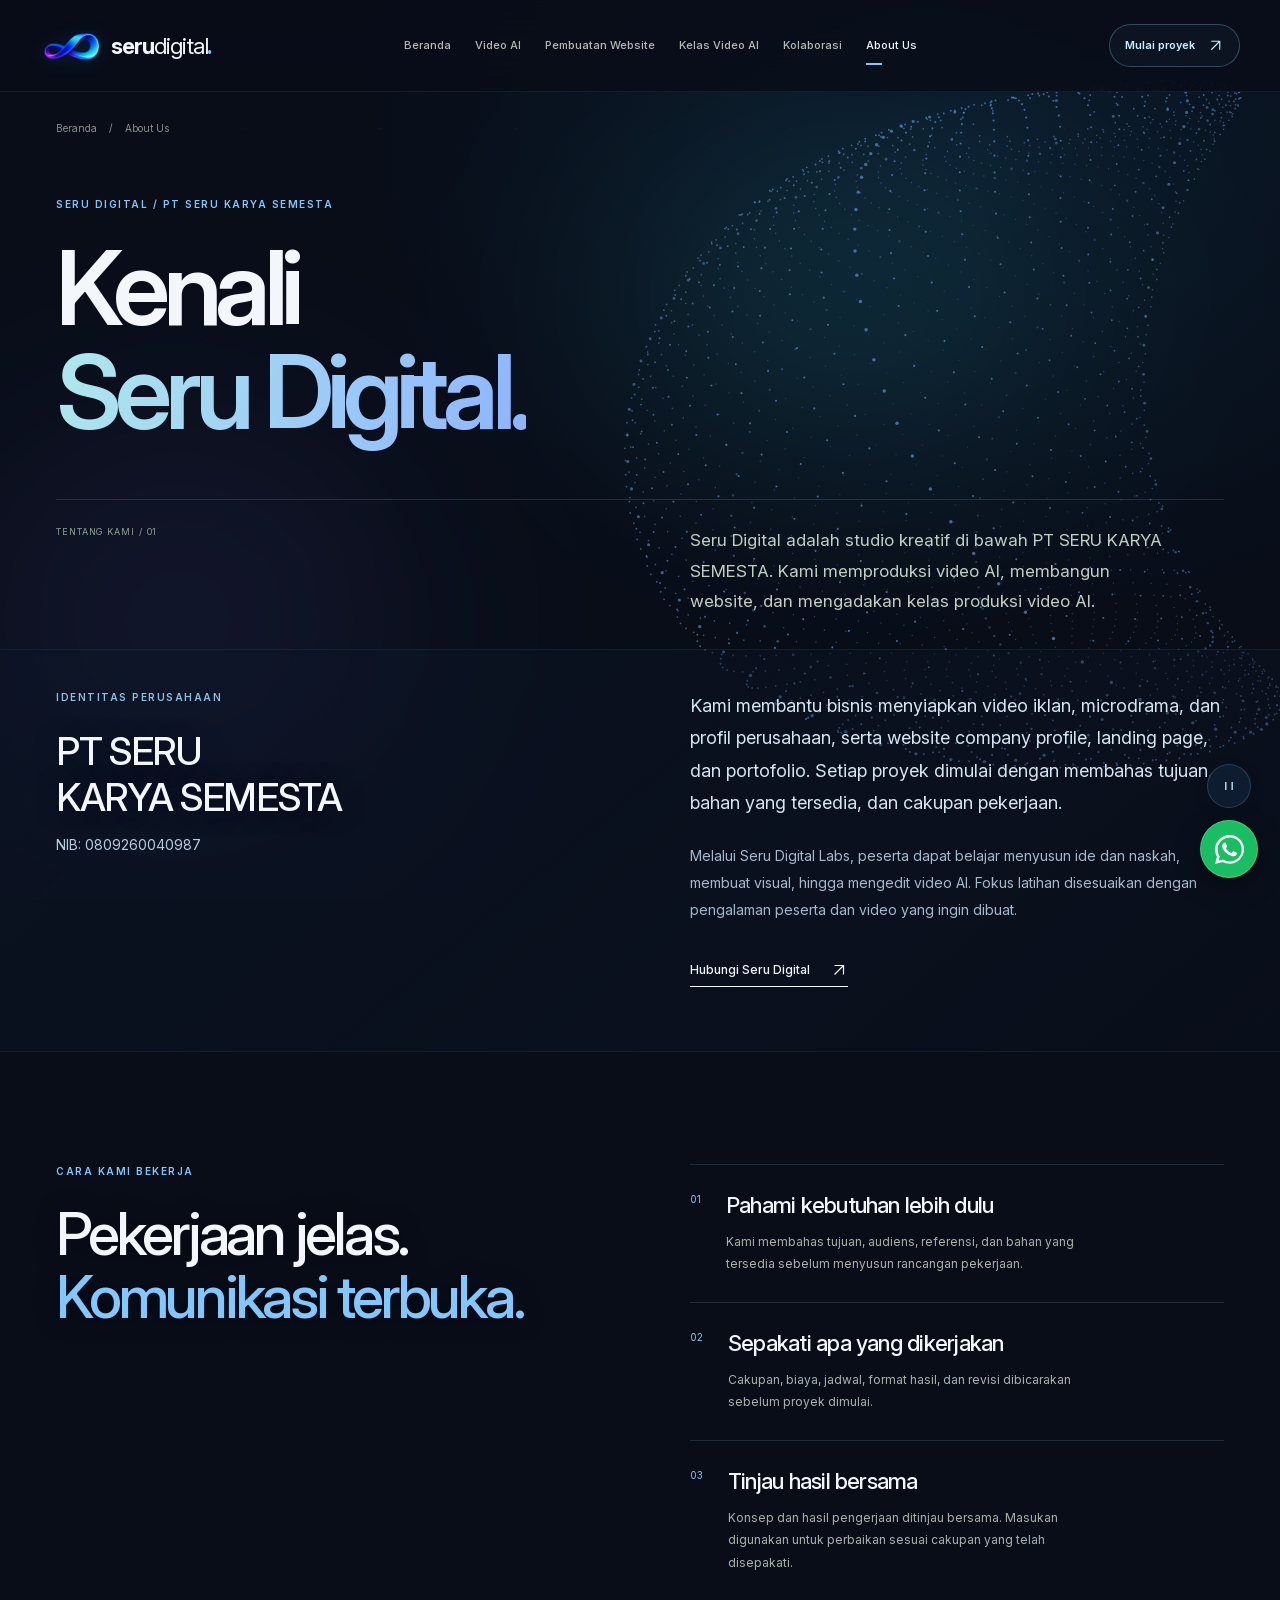
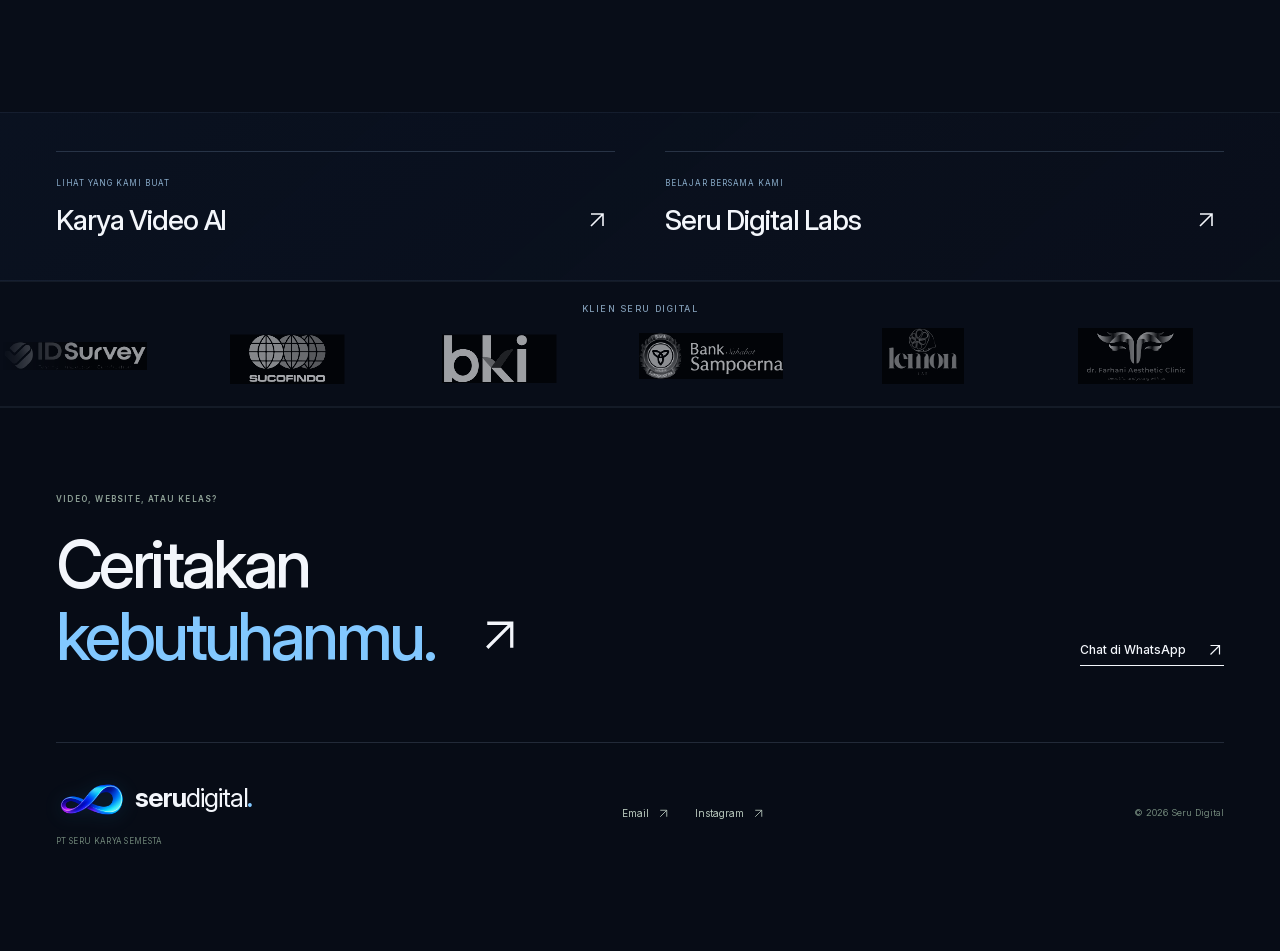
==== commit 6053795d: "Refine About Us copy and remove repetition" ====
--- a/about-us/index.html
+++ b/about-us/index.html
@@ -1,3 +1,3 @@
-<!doctype html><html lang="id"><head><meta charset="utf-8"><meta name="viewport" content="width=device-width,initial-scale=1"><meta name="theme-color" content="#101314"><title>Tentang Seru Digital &amp; PT SERU KARYA SEMESTA</title><meta name="description" content="Seru Digital berada di bawah PT SERU KARYA SEMESTA. Kenali layanan video AI, pembuatan website, kelas video AI, dan cara kerja kami."><meta name="robots" content="index,follow"><link rel="canonical" href="https://serudigital.my.id/about-us/"><meta property="og:type" content="website"><meta property="og:site_name" content="Seru Digital"><meta property="og:locale" content="id_ID"><meta property="og:title" content="Tentang Seru Digital &amp; PT SERU KARYA SEMESTA"><meta property="og:description" content="Seru Digital berada di bawah PT SERU KARYA SEMESTA. Kenali layanan video AI, pembuatan website, kelas video AI, dan cara kerja kami."><meta property="og:url" content="https://serudigital.my.id/about-us/"><meta property="og:image" content="https://serudigital.my.id/assets/merah-putih.jpg"><meta name="twitter:card" content="summary_large_image"><link rel="icon" type="image/png" href="/assets/seru-favicon.png"><link rel="preload" href="/assets/inter-latin.woff2" as="font" type="font/woff2" crossorigin><link rel="stylesheet" href="/assets/styles.css"><link rel="stylesheet" href="/assets/motion.css?v=scroll-morph-1"><link rel="stylesheet" href="/assets/scroll-morph.css"><link rel="stylesheet" href="/assets/pricing.css?v=offers-1"><link rel="stylesheet" href="/assets/refinement.css?v=copy-contact-1"><link rel="stylesheet" href="/assets/services.css?v=cards-1"><link rel="stylesheet" href="/assets/clients.css?v=client-roll-1"><script type="application/ld+json">{"@context":"https://schema.org","@graph":[{"@type":"Organization","@id":"https://serudigital.my.id/#organization","name":"Seru Digital","legalName":"PT SERU KARYA SEMESTA","url":"https://serudigital.my.id","email":"seru.ilmu@gmail.com","sameAs":["https://instagram.com/seru.digital"]},{"@type":"WebSite","@id":"https://serudigital.my.id/#website","url":"https://serudigital.my.id","name":"Seru Digital","inLanguage":"id-ID","publisher":{"@id":"https://serudigital.my.id/#organization"}},{"@type":"WebPage","@id":"https://serudigital.my.id/about-us/#webpage","url":"https://serudigital.my.id/about-us/","name":"Tentang Seru Digital & PT SERU KARYA SEMESTA","description":"Seru Digital berada di bawah PT SERU KARYA SEMESTA. Kenali layanan video AI, pembuatan website, kelas video AI, dan cara kerja kami.","inLanguage":"id-ID","isPartOf":{"@id":"https://serudigital.my.id/#website"},"about":{"@id":"https://serudigital.my.id/#organization"}},{"@type":"BreadcrumbList","itemListElement":[{"@type":"ListItem","position":1,"name":"Beranda","item":"https://serudigital.my.id/"},{"@type":"ListItem","position":2,"name":"About Us","item":"https://serudigital.my.id/about-us/"}]}]}</script><script src="/assets/app.js" defer></script><script src="/assets/motion.js?v=scroll-morph-clients-1" type="module"></script></head><body data-page="about"><a class="skip-link" href="#main">Langsung ke konten</a><header class="site-header"><div class="nav-shell"><a class="brand" href="/" aria-label="Seru Digital, beranda"><img class="brand-symbol" src="/assets/seru-symbol.webp" alt="" width="512" height="256" decoding="async"><span class="brand-wordmark">seru<span class="brand-light">digital</span><b>.</b></span></a><button class="menu-toggle" aria-expanded="false" aria-controls="main-nav" aria-label="Buka menu"><span></span><span></span></button><nav id="main-nav" aria-label="Navigasi utama"><a href="/" >Beranda</a><a href="/video-ai/" >Video AI</a><a href="/pembuatan-website/" >Pembuatan Website</a><a href="/kelas-video-ai/" >Kelas Video AI</a><a href="/kolaborasi/" >Kolaborasi</a><a href="/about-us/" aria-current="page">About Us</a></nav><a class="header-contact" href="/kolaborasi/#brief" aria-label="Mulai proyek"><span>Mulai proyek</span><svg viewBox="0 0 24 24" fill="none" aria-hidden="true"><path d="M6 18 18 6M6 6h12v12" stroke="currentColor" stroke-width="1.6"/></svg></a></div></header><div class="motion-atmosphere" aria-hidden="true"><div class="ambient-light ambient-light-one"></div><div class="ambient-light ambient-light-two"></div><div class="ambient-stars"></div><canvas id="motion-canvas"></canvas></div><button class="motion-control" type="button" data-motion-toggle aria-pressed="false" hidden><svg viewBox="0 0 20 20" aria-hidden="true"><path class="pause-glyph" d="M6 5v10M14 5v10" stroke="currentColor" stroke-width="2"/><path class="resume-glyph" d="m7 5 8 5-8 5Z" fill="currentColor"/></svg><span>Jeda gerak</span></button><main id="main"><div class="wrap breadcrumb"><a href="/">Beranda</a><span aria-hidden="true">/</span><span>About Us</span></div><section class="about-hero wrap"><p class="eyebrow">SERU DIGITAL / PT SERU KARYA SEMESTA</p><h1>Kenali<br><span>Seru Digital.</span></h1><div class="about-opening"><span class="about-index">TENTANG KAMI / 01</span><p>Seru Digital adalah studio kreatif di bawah PT SERU KARYA SEMESTA. Kami mengerjakan video berbasis AI, membuat website, dan menyediakan kelas produksi video AI.</p></div></section>
- <section class="section light-section about-identity"><div class="wrap editorial-grid"><div><p class="eyebrow">IDENTITAS PERUSAHAAN</p><h2 class="company-name">PT SERU KARYA SEMESTA</h2><p class="legal-caption">NIB: <span>0809260040987</span></p></div><div class="about-story"><p>PT SERU KARYA SEMESTA adalah badan usaha di balik Seru Digital. Melalui Seru Digital, kami menawarkan jasa produksi video AI, pembuatan website, dan pembelajaran video AI.</p><p>Layanan video mencakup iklan, microdrama, dan profil perusahaan. Untuk website, kami mengerjakan company profile, landing page, dan portofolio sesuai kebutuhan bisnis.</p><p>Seru Digital Labs menjadi ruang belajar produksi video AI. Materi kelas dan mentoring dibahas berdasarkan pengalaman peserta serta jenis video yang ingin dibuat.</p><a class="text-link" href="/kolaborasi/">Hubungi Seru Digital <svg viewBox="0 0 24 24" fill="none" aria-hidden="true"><path d="M6 18 18 6M6 6h12v12" stroke="currentColor" stroke-width="1.6"/></svg></a></div></div></section>
+<!doctype html><html lang="id"><head><meta charset="utf-8"><meta name="viewport" content="width=device-width,initial-scale=1"><meta name="theme-color" content="#101314"><title>Tentang Seru Digital &amp; PT SERU KARYA SEMESTA</title><meta name="description" content="Seru Digital berada di bawah PT SERU KARYA SEMESTA. Kenali layanan video AI, pembuatan website, kelas video AI, dan cara kerja kami."><meta name="robots" content="index,follow"><link rel="canonical" href="https://serudigital.my.id/about-us/"><meta property="og:type" content="website"><meta property="og:site_name" content="Seru Digital"><meta property="og:locale" content="id_ID"><meta property="og:title" content="Tentang Seru Digital &amp; PT SERU KARYA SEMESTA"><meta property="og:description" content="Seru Digital berada di bawah PT SERU KARYA SEMESTA. Kenali layanan video AI, pembuatan website, kelas video AI, dan cara kerja kami."><meta property="og:url" content="https://serudigital.my.id/about-us/"><meta property="og:image" content="https://serudigital.my.id/assets/merah-putih.jpg"><meta name="twitter:card" content="summary_large_image"><link rel="icon" type="image/png" href="/assets/seru-favicon.png"><link rel="preload" href="/assets/inter-latin.woff2" as="font" type="font/woff2" crossorigin><link rel="stylesheet" href="/assets/styles.css"><link rel="stylesheet" href="/assets/motion.css?v=scroll-morph-1"><link rel="stylesheet" href="/assets/scroll-morph.css"><link rel="stylesheet" href="/assets/pricing.css?v=offers-1"><link rel="stylesheet" href="/assets/refinement.css?v=copy-contact-1"><link rel="stylesheet" href="/assets/services.css?v=cards-1"><link rel="stylesheet" href="/assets/clients.css?v=client-roll-1"><script type="application/ld+json">{"@context":"https://schema.org","@graph":[{"@type":"Organization","@id":"https://serudigital.my.id/#organization","name":"Seru Digital","legalName":"PT SERU KARYA SEMESTA","url":"https://serudigital.my.id","email":"seru.ilmu@gmail.com","sameAs":["https://instagram.com/seru.digital"]},{"@type":"WebSite","@id":"https://serudigital.my.id/#website","url":"https://serudigital.my.id","name":"Seru Digital","inLanguage":"id-ID","publisher":{"@id":"https://serudigital.my.id/#organization"}},{"@type":"WebPage","@id":"https://serudigital.my.id/about-us/#webpage","url":"https://serudigital.my.id/about-us/","name":"Tentang Seru Digital & PT SERU KARYA SEMESTA","description":"Seru Digital berada di bawah PT SERU KARYA SEMESTA. Kenali layanan video AI, pembuatan website, kelas video AI, dan cara kerja kami.","inLanguage":"id-ID","isPartOf":{"@id":"https://serudigital.my.id/#website"},"about":{"@id":"https://serudigital.my.id/#organization"}},{"@type":"BreadcrumbList","itemListElement":[{"@type":"ListItem","position":1,"name":"Beranda","item":"https://serudigital.my.id/"},{"@type":"ListItem","position":2,"name":"About Us","item":"https://serudigital.my.id/about-us/"}]}]}</script><script src="/assets/app.js" defer></script><script src="/assets/motion.js?v=scroll-morph-clients-1" type="module"></script></head><body data-page="about"><a class="skip-link" href="#main">Langsung ke konten</a><header class="site-header"><div class="nav-shell"><a class="brand" href="/" aria-label="Seru Digital, beranda"><img class="brand-symbol" src="/assets/seru-symbol.webp" alt="" width="512" height="256" decoding="async"><span class="brand-wordmark">seru<span class="brand-light">digital</span><b>.</b></span></a><button class="menu-toggle" aria-expanded="false" aria-controls="main-nav" aria-label="Buka menu"><span></span><span></span></button><nav id="main-nav" aria-label="Navigasi utama"><a href="/" >Beranda</a><a href="/video-ai/" >Video AI</a><a href="/pembuatan-website/" >Pembuatan Website</a><a href="/kelas-video-ai/" >Kelas Video AI</a><a href="/kolaborasi/" >Kolaborasi</a><a href="/about-us/" aria-current="page">About Us</a></nav><a class="header-contact" href="/kolaborasi/#brief" aria-label="Mulai proyek"><span>Mulai proyek</span><svg viewBox="0 0 24 24" fill="none" aria-hidden="true"><path d="M6 18 18 6M6 6h12v12" stroke="currentColor" stroke-width="1.6"/></svg></a></div></header><div class="motion-atmosphere" aria-hidden="true"><div class="ambient-light ambient-light-one"></div><div class="ambient-light ambient-light-two"></div><div class="ambient-stars"></div><canvas id="motion-canvas"></canvas></div><button class="motion-control" type="button" data-motion-toggle aria-pressed="false" hidden><svg viewBox="0 0 20 20" aria-hidden="true"><path class="pause-glyph" d="M6 5v10M14 5v10" stroke="currentColor" stroke-width="2"/><path class="resume-glyph" d="m7 5 8 5-8 5Z" fill="currentColor"/></svg><span>Jeda gerak</span></button><main id="main"><div class="wrap breadcrumb"><a href="/">Beranda</a><span aria-hidden="true">/</span><span>About Us</span></div><section class="about-hero wrap"><p class="eyebrow">SERU DIGITAL / PT SERU KARYA SEMESTA</p><h1>Kenali<br><span>Seru Digital.</span></h1><div class="about-opening"><span class="about-index">TENTANG KAMI / 01</span><p>Seru Digital adalah studio kreatif di bawah PT SERU KARYA SEMESTA. Kami memproduksi video AI, membangun website, dan mengadakan kelas produksi video AI.</p></div></section>
+ <section class="section light-section about-identity"><div class="wrap editorial-grid"><div><p class="eyebrow">IDENTITAS PERUSAHAAN</p><h2 class="company-name">PT SERU KARYA SEMESTA</h2><p class="legal-caption">NIB: <span>0809260040987</span></p></div><div class="about-story"><p>Kami membantu bisnis menyiapkan video iklan, microdrama, dan profil perusahaan, serta website company profile, landing page, dan portofolio. Setiap proyek dimulai dengan membahas tujuan, bahan yang tersedia, dan cakupan pekerjaan.</p><p>Melalui Seru Digital Labs, peserta dapat belajar menyusun ide dan naskah, membuat visual, hingga mengedit video AI. Fokus latihan disesuaikan dengan pengalaman peserta dan video yang ingin dibuat.</p><a class="text-link" href="/kolaborasi/">Hubungi Seru Digital <svg viewBox="0 0 24 24" fill="none" aria-hidden="true"><path d="M6 18 18 6M6 6h12v12" stroke="currentColor" stroke-width="1.6"/></svg></a></div></div></section>
  <section class="section wrap"><div class="editorial-grid"><div><p class="eyebrow">CARA KAMI BEKERJA</p><h2>Pekerjaan jelas.<br><span class="blue-text">Komunikasi terbuka.</span></h2></div><div class="principle-list"><article><span>01</span><div><h3>Pahami kebutuhan lebih dulu</h3><p>Kami membahas tujuan, audiens, referensi, dan bahan yang tersedia sebelum menyusun rancangan pekerjaan.</p></div></article><article><span>02</span><div><h3>Sepakati apa yang dikerjakan</h3><p>Cakupan, biaya, jadwal, format hasil, dan revisi dibicarakan sebelum proyek dimulai.</p></div></article><article><span>03</span><div><h3>Tinjau hasil bersama</h3><p>Konsep dan hasil pengerjaan ditinjau bersama. Masukan digunakan untuk perbaikan sesuai cakupan yang telah disepakati.</p></div></article></div></div></section><section class="about-links light-section"><div class="wrap"><a href="/video-ai/"><span>LIHAT YANG KAMI BUAT</span><strong>Karya Video AI</strong><svg viewBox="0 0 24 24" fill="none" aria-hidden="true"><path d="M6 18 18 6M6 6h12v12" stroke="currentColor" stroke-width="1.6"/></svg></a><a href="/kelas-video-ai/"><span>BELAJAR BERSAMA KAMI</span><strong>Seru Digital Labs</strong><svg viewBox="0 0 24 24" fill="none" aria-hidden="true"><path d="M6 18 18 6M6 6h12v12" stroke="currentColor" stroke-width="1.6"/></svg></a></div></section></main><section id="klien" class="client-section" aria-labelledby="clients-heading"><h2 id="clients-heading" class="clients-caption">Klien Seru Digital</h2><div class="client-marquee" role="region" tabindex="0" aria-label="Logo klien Seru Digital untuk layanan website dan video AI"><div class="clients-track"><ul class="clients-group" aria-label="Klien Seru Digital"><li class="client-logo logo-kind-wide"><img src="/assets/clients/idsurvey.webp" alt="IDSurvey" title="IDSurvey" width="800" height="160" loading="lazy" decoding="async"></li><li class="client-logo logo-kind-group"><img src="/assets/clients/sucofindo.webp" alt="SUCOFINDO" title="SUCOFINDO" width="800" height="516" loading="lazy" decoding="async"></li><li class="client-logo logo-kind-group"><img src="/assets/clients/bki.webp" alt="BKI" title="BKI" width="800" height="478" loading="lazy" decoding="async"></li><li class="client-logo logo-kind-wide"><img src="/assets/clients/bank-sahabat-sampoerna.webp" alt="Bank Sahabat Sampoerna" title="Bank Sahabat Sampoerna" width="800" height="255" loading="lazy" decoding="async"></li><li class="client-logo logo-kind-lemon"><img src="/assets/clients/lemon-lab.webp" alt="Lemon Lab" title="Lemon Lab" width="800" height="800" loading="lazy" decoding="async"></li><li class="client-logo logo-kind-clinic"><img src="/assets/clients/dr-farhani.webp" alt="dr. Farhani Aesthetic Clinic" title="dr. Farhani Aesthetic Clinic" width="800" height="800" loading="lazy" decoding="async"></li><li class="client-logo logo-kind-square"><img src="/assets/clients/vet-time.webp" alt="Vet Time" title="Vet Time" width="800" height="800" loading="lazy" decoding="async"></li><li class="client-logo logo-kind-square"><img src="/assets/clients/happy-time.webp" alt="Happy Time" title="Happy Time" width="800" height="800" loading="lazy" decoding="async"></li><li class="client-logo logo-kind-institution"><img src="/assets/clients/kementerian-imigrasi-pemasyarakatan.webp" alt="Kementerian Imigrasi dan Pemasyarakatan" title="Kementerian Imigrasi dan Pemasyarakatan" width="800" height="450" loading="lazy" decoding="async"></li></ul><ul class="clients-group" aria-hidden="true"><li class="client-logo logo-kind-wide"><img src="/assets/clients/idsurvey.webp" alt=""  width="800" height="160" loading="lazy" decoding="async"></li><li class="client-logo logo-kind-group"><img src="/assets/clients/sucofindo.webp" alt=""  width="800" height="516" loading="lazy" decoding="async"></li><li class="client-logo logo-kind-group"><img src="/assets/clients/bki.webp" alt=""  width="800" height="478" loading="lazy" decoding="async"></li><li class="client-logo logo-kind-wide"><img src="/assets/clients/bank-sahabat-sampoerna.webp" alt=""  width="800" height="255" loading="lazy" decoding="async"></li><li class="client-logo logo-kind-lemon"><img src="/assets/clients/lemon-lab.webp" alt=""  width="800" height="800" loading="lazy" decoding="async"></li><li class="client-logo logo-kind-clinic"><img src="/assets/clients/dr-farhani.webp" alt=""  width="800" height="800" loading="lazy" decoding="async"></li><li class="client-logo logo-kind-square"><img src="/assets/clients/vet-time.webp" alt=""  width="800" height="800" loading="lazy" decoding="async"></li><li class="client-logo logo-kind-square"><img src="/assets/clients/happy-time.webp" alt=""  width="800" height="800" loading="lazy" decoding="async"></li><li class="client-logo logo-kind-institution"><img src="/assets/clients/kementerian-imigrasi-pemasyarakatan.webp" alt=""  width="800" height="450" loading="lazy" decoding="async"></li></ul></div></div></section><footer id="kontak" class="site-footer"><div class="wrap footer-top"><div><p class="eyebrow">VIDEO, WEBSITE, ATAU KELAS?</p><a class="footer-invite" href="/kolaborasi/">Ceritakan<br><span>kebutuhanmu.</span> <svg viewBox="0 0 24 24" fill="none" aria-hidden="true"><path d="M6 18 18 6M6 6h12v12" stroke="currentColor" stroke-width="1.6"/></svg></a></div><a class="text-link" href="https://wa.me/6285757305799?text=Halo%20Seru%20Digital%2C%20saya%20ingin%20berdiskusi%20tentang%20proyek." target="_blank" rel="noopener noreferrer">Chat di WhatsApp <svg viewBox="0 0 24 24" fill="none" aria-hidden="true"><path d="M6 18 18 6M6 6h12v12" stroke="currentColor" stroke-width="1.6"/></svg></a></div><div class="wrap footer-bottom"><div><a class="brand footer-brand" href="/" aria-label="Seru Digital, beranda"><img class="brand-symbol" src="/assets/seru-symbol.webp" alt="" width="512" height="256" loading="lazy" decoding="async"><span class="brand-wordmark">seru<span class="brand-light">digital</span><b>.</b></span></a><p>PT SERU KARYA SEMESTA</p></div><div class="footer-social"><a href="mailto:seru.ilmu@gmail.com">Email <svg viewBox="0 0 24 24" fill="none" aria-hidden="true"><path d="M6 18 18 6M6 6h12v12" stroke="currentColor" stroke-width="1.6"/></svg></a><a href="https://instagram.com/seru.digital" target="_blank" rel="noopener noreferrer">Instagram <svg viewBox="0 0 24 24" fill="none" aria-hidden="true"><path d="M6 18 18 6M6 6h12v12" stroke="currentColor" stroke-width="1.6"/></svg></a></div><p class="copyright">© 2026 Seru Digital</p></div></footer><a class="whatsapp-float" href="https://wa.me/6285757305799?text=Halo%20Seru%20Digital%2C%20saya%20ingin%20konsultasi%20layanan." target="_blank" rel="noopener noreferrer" aria-label="Hubungi Seru Digital lewat WhatsApp" title="Chat dengan Seru Digital"><svg viewBox="0 0 24 24" fill="currentColor" aria-hidden="true"><path d="M20.52 3.48A11.91 11.91 0 0 0 12.03 0C5.42 0 .04 5.38.04 11.99c0 2.11.55 4.17 1.6 5.99L0 24l6.17-1.62a11.98 11.98 0 0 0 5.85 1.49h.01c6.61 0 11.99-5.38 12-11.99a11.91 11.91 0 0 0-3.51-8.4ZM12.03 21.85a9.92 9.92 0 0 1-5.06-1.38l-.36-.21-3.66.96.98-3.57-.23-.37a9.87 9.87 0 0 1-1.51-5.29c0-5.49 4.47-9.96 9.97-9.96a9.9 9.9 0 0 1 7.05 2.92 9.9 9.9 0 0 1 2.91 7.06c0 5.5-4.47 9.97-9.97 9.97Zm5.47-7.46c-.3-.15-1.77-.87-2.04-.97-.28-.1-.48-.15-.68.15-.2.3-.77.97-.95 1.17-.17.2-.35.22-.65.07-.3-.15-1.26-.46-2.4-1.48-.89-.8-1.49-1.78-1.66-2.08-.18-.3-.02-.46.13-.61.14-.13.3-.35.45-.52.15-.18.2-.3.3-.5.1-.2.05-.38-.03-.53-.07-.15-.67-1.62-.92-2.22-.24-.58-.49-.5-.67-.51h-.58c-.2 0-.53.07-.8.37-.28.3-1.05 1.03-1.05 2.5s1.08 2.9 1.23 3.1c.15.2 2.12 3.23 5.13 4.53.72.31 1.28.5 1.72.63.72.23 1.37.2 1.88.12.57-.09 1.77-.73 2.02-1.43.25-.7.25-1.3.18-1.42-.08-.13-.28-.2-.58-.35Z"/></svg><span class="whatsapp-hint" aria-hidden="true">Chat WhatsApp</span></a><dialog class="video-dialog" id="video-dialog" aria-labelledby="video-dialog-title"><div class="dialog-top"><h2 id="video-dialog-title">Putar karya</h2><button class="dialog-close" aria-label="Tutup video">Tutup <span aria-hidden="true">×</span></button></div><div class="video-frame"></div><p class="video-help">Video diputar melalui YouTube. <a id="video-external" href="https://www.youtube.com/" target="_blank" rel="noopener noreferrer">Buka di YouTube <svg viewBox="0 0 24 24" fill="none" aria-hidden="true"><path d="M6 18 18 6M6 6h12v12" stroke="currentColor" stroke-width="1.6"/></svg></a></p></dialog></body></html>
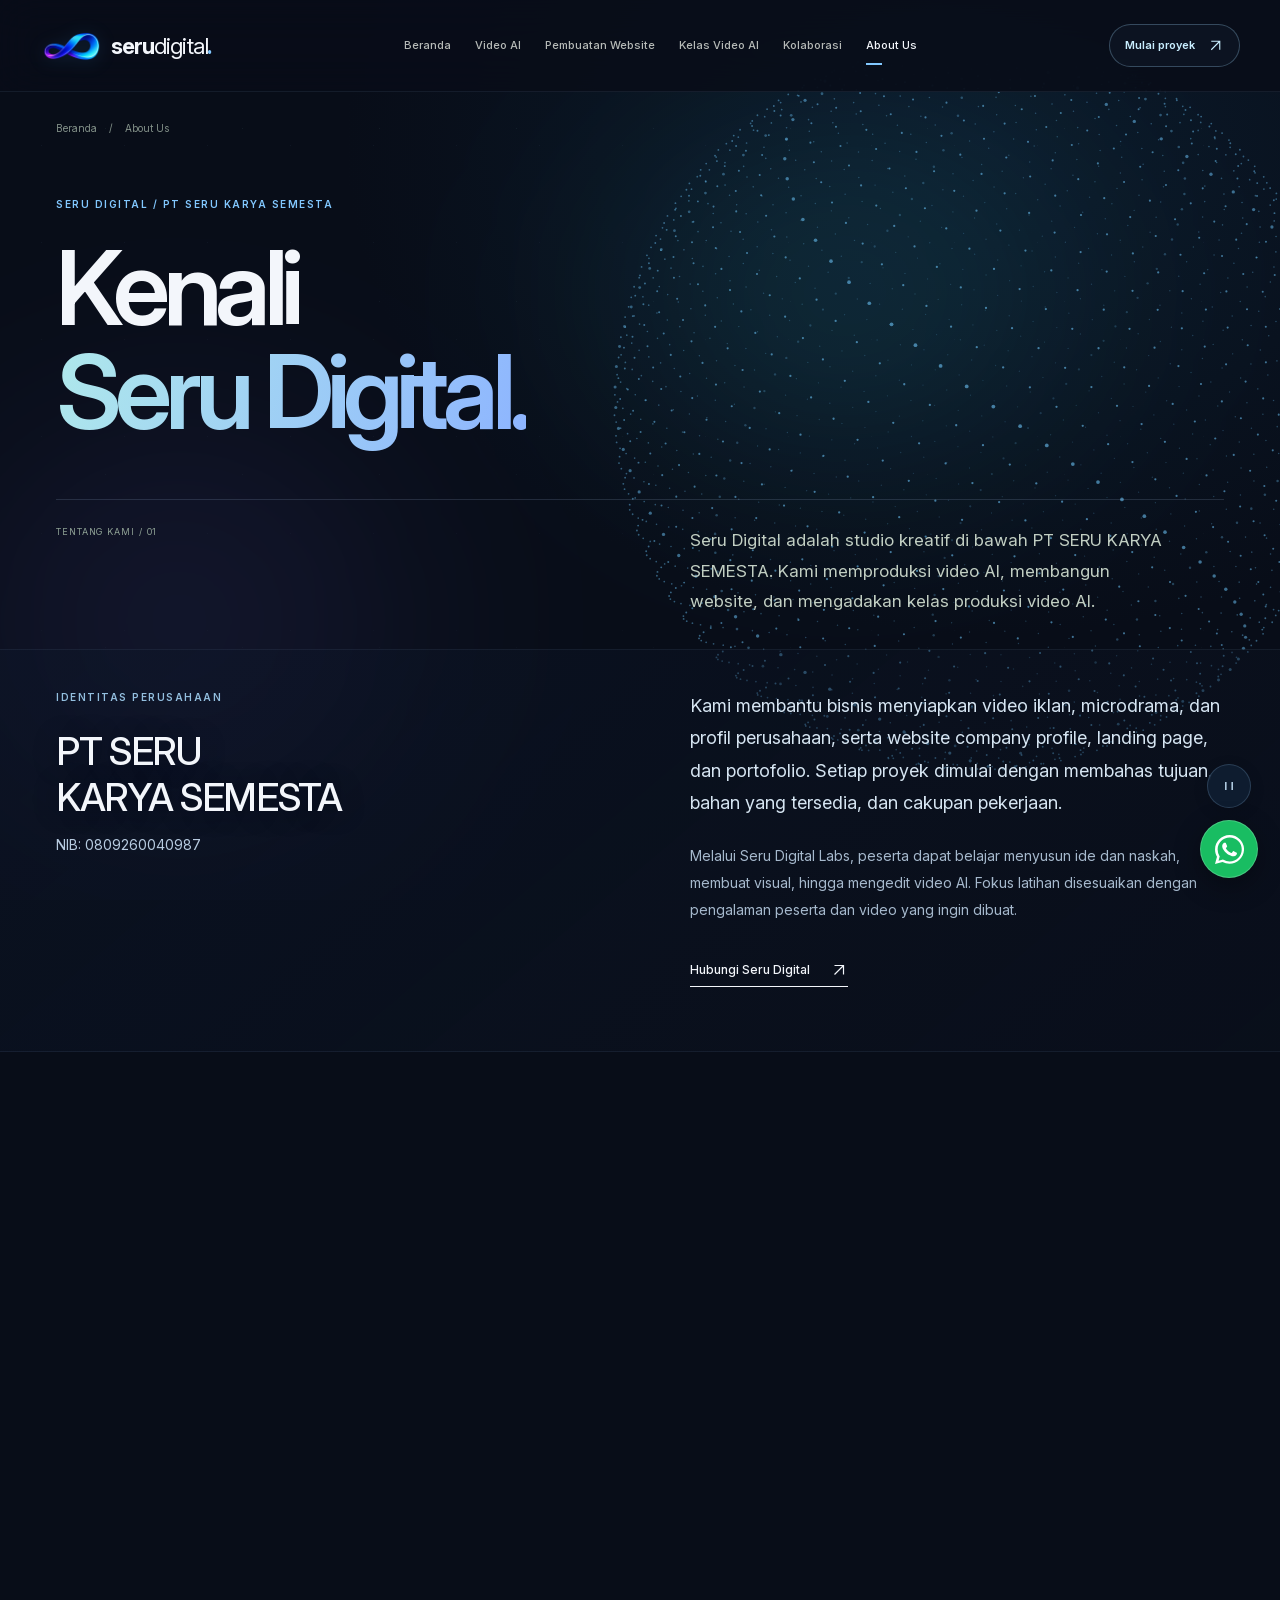
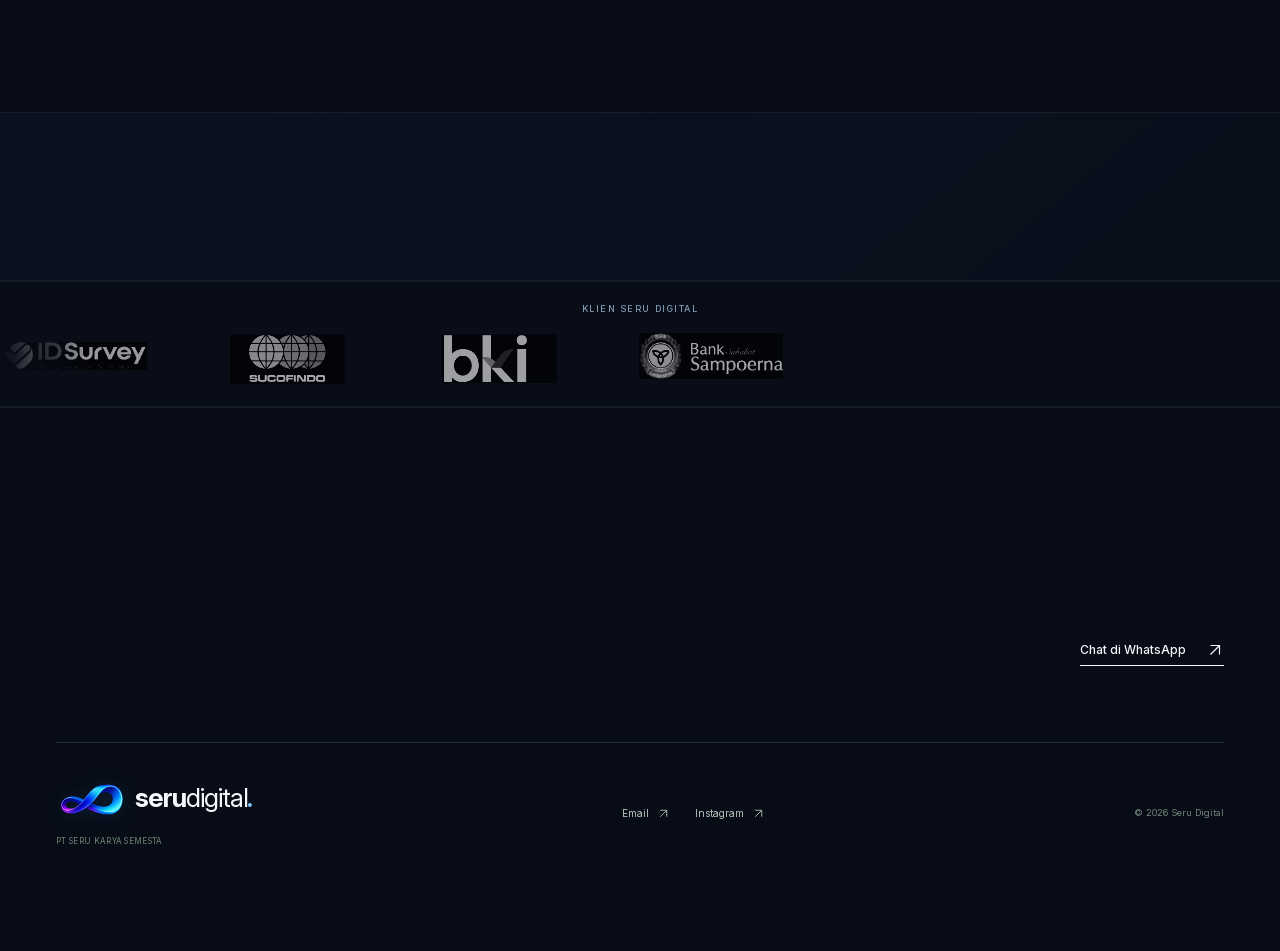
==== commit f5b4c847: "Update short film portfolio and featured highlight" ====
--- a/about-us/index.html
+++ b/about-us/index.html
@@ -1,3 +1,3 @@
-<!doctype html><html lang="id"><head><meta charset="utf-8"><meta name="viewport" content="width=device-width,initial-scale=1"><meta name="theme-color" content="#101314"><title>Tentang Seru Digital &amp; PT SERU KARYA SEMESTA</title><meta name="description" content="Seru Digital berada di bawah PT SERU KARYA SEMESTA. Kenali layanan video AI, pembuatan website, kelas video AI, dan cara kerja kami."><meta name="robots" content="index,follow"><link rel="canonical" href="https://serudigital.my.id/about-us/"><meta property="og:type" content="website"><meta property="og:site_name" content="Seru Digital"><meta property="og:locale" content="id_ID"><meta property="og:title" content="Tentang Seru Digital &amp; PT SERU KARYA SEMESTA"><meta property="og:description" content="Seru Digital berada di bawah PT SERU KARYA SEMESTA. Kenali layanan video AI, pembuatan website, kelas video AI, dan cara kerja kami."><meta property="og:url" content="https://serudigital.my.id/about-us/"><meta property="og:image" content="https://serudigital.my.id/assets/merah-putih.jpg"><meta name="twitter:card" content="summary_large_image"><link rel="icon" type="image/png" href="/assets/seru-favicon.png"><link rel="preload" href="/assets/inter-latin.woff2" as="font" type="font/woff2" crossorigin><link rel="stylesheet" href="/assets/styles.css"><link rel="stylesheet" href="/assets/motion.css?v=scroll-morph-1"><link rel="stylesheet" href="/assets/scroll-morph.css"><link rel="stylesheet" href="/assets/pricing.css?v=offers-1"><link rel="stylesheet" href="/assets/refinement.css?v=copy-contact-1"><link rel="stylesheet" href="/assets/services.css?v=cards-1"><link rel="stylesheet" href="/assets/clients.css?v=client-roll-1"><script type="application/ld+json">{"@context":"https://schema.org","@graph":[{"@type":"Organization","@id":"https://serudigital.my.id/#organization","name":"Seru Digital","legalName":"PT SERU KARYA SEMESTA","url":"https://serudigital.my.id","email":"seru.ilmu@gmail.com","sameAs":["https://instagram.com/seru.digital"]},{"@type":"WebSite","@id":"https://serudigital.my.id/#website","url":"https://serudigital.my.id","name":"Seru Digital","inLanguage":"id-ID","publisher":{"@id":"https://serudigital.my.id/#organization"}},{"@type":"WebPage","@id":"https://serudigital.my.id/about-us/#webpage","url":"https://serudigital.my.id/about-us/","name":"Tentang Seru Digital & PT SERU KARYA SEMESTA","description":"Seru Digital berada di bawah PT SERU KARYA SEMESTA. Kenali layanan video AI, pembuatan website, kelas video AI, dan cara kerja kami.","inLanguage":"id-ID","isPartOf":{"@id":"https://serudigital.my.id/#website"},"about":{"@id":"https://serudigital.my.id/#organization"}},{"@type":"BreadcrumbList","itemListElement":[{"@type":"ListItem","position":1,"name":"Beranda","item":"https://serudigital.my.id/"},{"@type":"ListItem","position":2,"name":"About Us","item":"https://serudigital.my.id/about-us/"}]}]}</script><script src="/assets/app.js" defer></script><script src="/assets/motion.js?v=scroll-morph-clients-1" type="module"></script></head><body data-page="about"><a class="skip-link" href="#main">Langsung ke konten</a><header class="site-header"><div class="nav-shell"><a class="brand" href="/" aria-label="Seru Digital, beranda"><img class="brand-symbol" src="/assets/seru-symbol.webp" alt="" width="512" height="256" decoding="async"><span class="brand-wordmark">seru<span class="brand-light">digital</span><b>.</b></span></a><button class="menu-toggle" aria-expanded="false" aria-controls="main-nav" aria-label="Buka menu"><span></span><span></span></button><nav id="main-nav" aria-label="Navigasi utama"><a href="/" >Beranda</a><a href="/video-ai/" >Video AI</a><a href="/pembuatan-website/" >Pembuatan Website</a><a href="/kelas-video-ai/" >Kelas Video AI</a><a href="/kolaborasi/" >Kolaborasi</a><a href="/about-us/" aria-current="page">About Us</a></nav><a class="header-contact" href="/kolaborasi/#brief" aria-label="Mulai proyek"><span>Mulai proyek</span><svg viewBox="0 0 24 24" fill="none" aria-hidden="true"><path d="M6 18 18 6M6 6h12v12" stroke="currentColor" stroke-width="1.6"/></svg></a></div></header><div class="motion-atmosphere" aria-hidden="true"><div class="ambient-light ambient-light-one"></div><div class="ambient-light ambient-light-two"></div><div class="ambient-stars"></div><canvas id="motion-canvas"></canvas></div><button class="motion-control" type="button" data-motion-toggle aria-pressed="false" hidden><svg viewBox="0 0 20 20" aria-hidden="true"><path class="pause-glyph" d="M6 5v10M14 5v10" stroke="currentColor" stroke-width="2"/><path class="resume-glyph" d="m7 5 8 5-8 5Z" fill="currentColor"/></svg><span>Jeda gerak</span></button><main id="main"><div class="wrap breadcrumb"><a href="/">Beranda</a><span aria-hidden="true">/</span><span>About Us</span></div><section class="about-hero wrap"><p class="eyebrow">SERU DIGITAL / PT SERU KARYA SEMESTA</p><h1>Kenali<br><span>Seru Digital.</span></h1><div class="about-opening"><span class="about-index">TENTANG KAMI / 01</span><p>Seru Digital adalah studio kreatif di bawah PT SERU KARYA SEMESTA. Kami memproduksi video AI, membangun website, dan mengadakan kelas produksi video AI.</p></div></section>
+<!doctype html><html lang="id"><head><meta charset="utf-8"><meta name="viewport" content="width=device-width,initial-scale=1"><meta name="theme-color" content="#101314"><title>Tentang Seru Digital &amp; PT SERU KARYA SEMESTA</title><meta name="description" content="Seru Digital berada di bawah PT SERU KARYA SEMESTA. Kenali layanan video AI, pembuatan website, kelas video AI, dan cara kerja kami."><meta name="robots" content="index,follow"><link rel="canonical" href="https://serudigital.my.id/about-us/"><meta property="og:type" content="website"><meta property="og:site_name" content="Seru Digital"><meta property="og:locale" content="id_ID"><meta property="og:title" content="Tentang Seru Digital &amp; PT SERU KARYA SEMESTA"><meta property="og:description" content="Seru Digital berada di bawah PT SERU KARYA SEMESTA. Kenali layanan video AI, pembuatan website, kelas video AI, dan cara kerja kami."><meta property="og:url" content="https://serudigital.my.id/about-us/"><meta property="og:image" content="https://serudigital.my.id/assets/yajuj-majuj.jpg"><meta name="twitter:card" content="summary_large_image"><link rel="icon" type="image/png" href="/assets/seru-favicon.png"><link rel="preload" href="/assets/inter-latin.woff2" as="font" type="font/woff2" crossorigin><link rel="stylesheet" href="/assets/styles.css"><link rel="stylesheet" href="/assets/motion.css?v=scroll-morph-1"><link rel="stylesheet" href="/assets/scroll-morph.css"><link rel="stylesheet" href="/assets/pricing.css?v=offers-1"><link rel="stylesheet" href="/assets/refinement.css?v=copy-contact-1"><link rel="stylesheet" href="/assets/services.css?v=cards-1"><link rel="stylesheet" href="/assets/clients.css?v=client-roll-1"><script type="application/ld+json">{"@context":"https://schema.org","@graph":[{"@type":"Organization","@id":"https://serudigital.my.id/#organization","name":"Seru Digital","legalName":"PT SERU KARYA SEMESTA","url":"https://serudigital.my.id","email":"seru.ilmu@gmail.com","sameAs":["https://instagram.com/seru.digital"]},{"@type":"WebSite","@id":"https://serudigital.my.id/#website","url":"https://serudigital.my.id","name":"Seru Digital","inLanguage":"id-ID","publisher":{"@id":"https://serudigital.my.id/#organization"}},{"@type":"WebPage","@id":"https://serudigital.my.id/about-us/#webpage","url":"https://serudigital.my.id/about-us/","name":"Tentang Seru Digital & PT SERU KARYA SEMESTA","description":"Seru Digital berada di bawah PT SERU KARYA SEMESTA. Kenali layanan video AI, pembuatan website, kelas video AI, dan cara kerja kami.","inLanguage":"id-ID","isPartOf":{"@id":"https://serudigital.my.id/#website"},"about":{"@id":"https://serudigital.my.id/#organization"}},{"@type":"BreadcrumbList","itemListElement":[{"@type":"ListItem","position":1,"name":"Beranda","item":"https://serudigital.my.id/"},{"@type":"ListItem","position":2,"name":"About Us","item":"https://serudigital.my.id/about-us/"}]}]}</script><script src="/assets/app.js" defer></script><script src="/assets/motion.js?v=scroll-morph-clients-1" type="module"></script></head><body data-page="about"><a class="skip-link" href="#main">Langsung ke konten</a><header class="site-header"><div class="nav-shell"><a class="brand" href="/" aria-label="Seru Digital, beranda"><img class="brand-symbol" src="/assets/seru-symbol.webp" alt="" width="512" height="256" decoding="async"><span class="brand-wordmark">seru<span class="brand-light">digital</span><b>.</b></span></a><button class="menu-toggle" aria-expanded="false" aria-controls="main-nav" aria-label="Buka menu"><span></span><span></span></button><nav id="main-nav" aria-label="Navigasi utama"><a href="/" >Beranda</a><a href="/video-ai/" >Video AI</a><a href="/pembuatan-website/" >Pembuatan Website</a><a href="/kelas-video-ai/" >Kelas Video AI</a><a href="/kolaborasi/" >Kolaborasi</a><a href="/about-us/" aria-current="page">About Us</a></nav><a class="header-contact" href="/kolaborasi/#brief" aria-label="Mulai proyek"><span>Mulai proyek</span><svg viewBox="0 0 24 24" fill="none" aria-hidden="true"><path d="M6 18 18 6M6 6h12v12" stroke="currentColor" stroke-width="1.6"/></svg></a></div></header><div class="motion-atmosphere" aria-hidden="true"><div class="ambient-light ambient-light-one"></div><div class="ambient-light ambient-light-two"></div><div class="ambient-stars"></div><canvas id="motion-canvas"></canvas></div><button class="motion-control" type="button" data-motion-toggle aria-pressed="false" hidden><svg viewBox="0 0 20 20" aria-hidden="true"><path class="pause-glyph" d="M6 5v10M14 5v10" stroke="currentColor" stroke-width="2"/><path class="resume-glyph" d="m7 5 8 5-8 5Z" fill="currentColor"/></svg><span>Jeda gerak</span></button><main id="main"><div class="wrap breadcrumb"><a href="/">Beranda</a><span aria-hidden="true">/</span><span>About Us</span></div><section class="about-hero wrap"><p class="eyebrow">SERU DIGITAL / PT SERU KARYA SEMESTA</p><h1>Kenali<br><span>Seru Digital.</span></h1><div class="about-opening"><span class="about-index">TENTANG KAMI / 01</span><p>Seru Digital adalah studio kreatif di bawah PT SERU KARYA SEMESTA. Kami memproduksi video AI, membangun website, dan mengadakan kelas produksi video AI.</p></div></section>
  <section class="section light-section about-identity"><div class="wrap editorial-grid"><div><p class="eyebrow">IDENTITAS PERUSAHAAN</p><h2 class="company-name">PT SERU KARYA SEMESTA</h2><p class="legal-caption">NIB: <span>0809260040987</span></p></div><div class="about-story"><p>Kami membantu bisnis menyiapkan video iklan, microdrama, dan profil perusahaan, serta website company profile, landing page, dan portofolio. Setiap proyek dimulai dengan membahas tujuan, bahan yang tersedia, dan cakupan pekerjaan.</p><p>Melalui Seru Digital Labs, peserta dapat belajar menyusun ide dan naskah, membuat visual, hingga mengedit video AI. Fokus latihan disesuaikan dengan pengalaman peserta dan video yang ingin dibuat.</p><a class="text-link" href="/kolaborasi/">Hubungi Seru Digital <svg viewBox="0 0 24 24" fill="none" aria-hidden="true"><path d="M6 18 18 6M6 6h12v12" stroke="currentColor" stroke-width="1.6"/></svg></a></div></div></section>
  <section class="section wrap"><div class="editorial-grid"><div><p class="eyebrow">CARA KAMI BEKERJA</p><h2>Pekerjaan jelas.<br><span class="blue-text">Komunikasi terbuka.</span></h2></div><div class="principle-list"><article><span>01</span><div><h3>Pahami kebutuhan lebih dulu</h3><p>Kami membahas tujuan, audiens, referensi, dan bahan yang tersedia sebelum menyusun rancangan pekerjaan.</p></div></article><article><span>02</span><div><h3>Sepakati apa yang dikerjakan</h3><p>Cakupan, biaya, jadwal, format hasil, dan revisi dibicarakan sebelum proyek dimulai.</p></div></article><article><span>03</span><div><h3>Tinjau hasil bersama</h3><p>Konsep dan hasil pengerjaan ditinjau bersama. Masukan digunakan untuk perbaikan sesuai cakupan yang telah disepakati.</p></div></article></div></div></section><section class="about-links light-section"><div class="wrap"><a href="/video-ai/"><span>LIHAT YANG KAMI BUAT</span><strong>Karya Video AI</strong><svg viewBox="0 0 24 24" fill="none" aria-hidden="true"><path d="M6 18 18 6M6 6h12v12" stroke="currentColor" stroke-width="1.6"/></svg></a><a href="/kelas-video-ai/"><span>BELAJAR BERSAMA KAMI</span><strong>Seru Digital Labs</strong><svg viewBox="0 0 24 24" fill="none" aria-hidden="true"><path d="M6 18 18 6M6 6h12v12" stroke="currentColor" stroke-width="1.6"/></svg></a></div></section></main><section id="klien" class="client-section" aria-labelledby="clients-heading"><h2 id="clients-heading" class="clients-caption">Klien Seru Digital</h2><div class="client-marquee" role="region" tabindex="0" aria-label="Logo klien Seru Digital untuk layanan website dan video AI"><div class="clients-track"><ul class="clients-group" aria-label="Klien Seru Digital"><li class="client-logo logo-kind-wide"><img src="/assets/clients/idsurvey.webp" alt="IDSurvey" title="IDSurvey" width="800" height="160" loading="lazy" decoding="async"></li><li class="client-logo logo-kind-group"><img src="/assets/clients/sucofindo.webp" alt="SUCOFINDO" title="SUCOFINDO" width="800" height="516" loading="lazy" decoding="async"></li><li class="client-logo logo-kind-group"><img src="/assets/clients/bki.webp" alt="BKI" title="BKI" width="800" height="478" loading="lazy" decoding="async"></li><li class="client-logo logo-kind-wide"><img src="/assets/clients/bank-sahabat-sampoerna.webp" alt="Bank Sahabat Sampoerna" title="Bank Sahabat Sampoerna" width="800" height="255" loading="lazy" decoding="async"></li><li class="client-logo logo-kind-lemon"><img src="/assets/clients/lemon-lab.webp" alt="Lemon Lab" title="Lemon Lab" width="800" height="800" loading="lazy" decoding="async"></li><li class="client-logo logo-kind-clinic"><img src="/assets/clients/dr-farhani.webp" alt="dr. Farhani Aesthetic Clinic" title="dr. Farhani Aesthetic Clinic" width="800" height="800" loading="lazy" decoding="async"></li><li class="client-logo logo-kind-square"><img src="/assets/clients/vet-time.webp" alt="Vet Time" title="Vet Time" width="800" height="800" loading="lazy" decoding="async"></li><li class="client-logo logo-kind-square"><img src="/assets/clients/happy-time.webp" alt="Happy Time" title="Happy Time" width="800" height="800" loading="lazy" decoding="async"></li><li class="client-logo logo-kind-institution"><img src="/assets/clients/kementerian-imigrasi-pemasyarakatan.webp" alt="Kementerian Imigrasi dan Pemasyarakatan" title="Kementerian Imigrasi dan Pemasyarakatan" width="800" height="450" loading="lazy" decoding="async"></li></ul><ul class="clients-group" aria-hidden="true"><li class="client-logo logo-kind-wide"><img src="/assets/clients/idsurvey.webp" alt=""  width="800" height="160" loading="lazy" decoding="async"></li><li class="client-logo logo-kind-group"><img src="/assets/clients/sucofindo.webp" alt=""  width="800" height="516" loading="lazy" decoding="async"></li><li class="client-logo logo-kind-group"><img src="/assets/clients/bki.webp" alt=""  width="800" height="478" loading="lazy" decoding="async"></li><li class="client-logo logo-kind-wide"><img src="/assets/clients/bank-sahabat-sampoerna.webp" alt=""  width="800" height="255" loading="lazy" decoding="async"></li><li class="client-logo logo-kind-lemon"><img src="/assets/clients/lemon-lab.webp" alt=""  width="800" height="800" loading="lazy" decoding="async"></li><li class="client-logo logo-kind-clinic"><img src="/assets/clients/dr-farhani.webp" alt=""  width="800" height="800" loading="lazy" decoding="async"></li><li class="client-logo logo-kind-square"><img src="/assets/clients/vet-time.webp" alt=""  width="800" height="800" loading="lazy" decoding="async"></li><li class="client-logo logo-kind-square"><img src="/assets/clients/happy-time.webp" alt=""  width="800" height="800" loading="lazy" decoding="async"></li><li class="client-logo logo-kind-institution"><img src="/assets/clients/kementerian-imigrasi-pemasyarakatan.webp" alt=""  width="800" height="450" loading="lazy" decoding="async"></li></ul></div></div></section><footer id="kontak" class="site-footer"><div class="wrap footer-top"><div><p class="eyebrow">VIDEO, WEBSITE, ATAU KELAS?</p><a class="footer-invite" href="/kolaborasi/">Ceritakan<br><span>kebutuhanmu.</span> <svg viewBox="0 0 24 24" fill="none" aria-hidden="true"><path d="M6 18 18 6M6 6h12v12" stroke="currentColor" stroke-width="1.6"/></svg></a></div><a class="text-link" href="https://wa.me/6285757305799?text=Halo%20Seru%20Digital%2C%20saya%20ingin%20berdiskusi%20tentang%20proyek." target="_blank" rel="noopener noreferrer">Chat di WhatsApp <svg viewBox="0 0 24 24" fill="none" aria-hidden="true"><path d="M6 18 18 6M6 6h12v12" stroke="currentColor" stroke-width="1.6"/></svg></a></div><div class="wrap footer-bottom"><div><a class="brand footer-brand" href="/" aria-label="Seru Digital, beranda"><img class="brand-symbol" src="/assets/seru-symbol.webp" alt="" width="512" height="256" loading="lazy" decoding="async"><span class="brand-wordmark">seru<span class="brand-light">digital</span><b>.</b></span></a><p>PT SERU KARYA SEMESTA</p></div><div class="footer-social"><a href="mailto:seru.ilmu@gmail.com">Email <svg viewBox="0 0 24 24" fill="none" aria-hidden="true"><path d="M6 18 18 6M6 6h12v12" stroke="currentColor" stroke-width="1.6"/></svg></a><a href="https://instagram.com/seru.digital" target="_blank" rel="noopener noreferrer">Instagram <svg viewBox="0 0 24 24" fill="none" aria-hidden="true"><path d="M6 18 18 6M6 6h12v12" stroke="currentColor" stroke-width="1.6"/></svg></a></div><p class="copyright">© 2026 Seru Digital</p></div></footer><a class="whatsapp-float" href="https://wa.me/6285757305799?text=Halo%20Seru%20Digital%2C%20saya%20ingin%20konsultasi%20layanan." target="_blank" rel="noopener noreferrer" aria-label="Hubungi Seru Digital lewat WhatsApp" title="Chat dengan Seru Digital"><svg viewBox="0 0 24 24" fill="currentColor" aria-hidden="true"><path d="M20.52 3.48A11.91 11.91 0 0 0 12.03 0C5.42 0 .04 5.38.04 11.99c0 2.11.55 4.17 1.6 5.99L0 24l6.17-1.62a11.98 11.98 0 0 0 5.85 1.49h.01c6.61 0 11.99-5.38 12-11.99a11.91 11.91 0 0 0-3.51-8.4ZM12.03 21.85a9.92 9.92 0 0 1-5.06-1.38l-.36-.21-3.66.96.98-3.57-.23-.37a9.87 9.87 0 0 1-1.51-5.29c0-5.49 4.47-9.96 9.97-9.96a9.9 9.9 0 0 1 7.05 2.92 9.9 9.9 0 0 1 2.91 7.06c0 5.5-4.47 9.97-9.97 9.97Zm5.47-7.46c-.3-.15-1.77-.87-2.04-.97-.28-.1-.48-.15-.68.15-.2.3-.77.97-.95 1.17-.17.2-.35.22-.65.07-.3-.15-1.26-.46-2.4-1.48-.89-.8-1.49-1.78-1.66-2.08-.18-.3-.02-.46.13-.61.14-.13.3-.35.45-.52.15-.18.2-.3.3-.5.1-.2.05-.38-.03-.53-.07-.15-.67-1.62-.92-2.22-.24-.58-.49-.5-.67-.51h-.58c-.2 0-.53.07-.8.37-.28.3-1.05 1.03-1.05 2.5s1.08 2.9 1.23 3.1c.15.2 2.12 3.23 5.13 4.53.72.31 1.28.5 1.72.63.72.23 1.37.2 1.88.12.57-.09 1.77-.73 2.02-1.43.25-.7.25-1.3.18-1.42-.08-.13-.28-.2-.58-.35Z"/></svg><span class="whatsapp-hint" aria-hidden="true">Chat WhatsApp</span></a><dialog class="video-dialog" id="video-dialog" aria-labelledby="video-dialog-title"><div class="dialog-top"><h2 id="video-dialog-title">Putar karya</h2><button class="dialog-close" aria-label="Tutup video">Tutup <span aria-hidden="true">×</span></button></div><div class="video-frame"></div><p class="video-help">Video diputar melalui YouTube. <a id="video-external" href="https://www.youtube.com/" target="_blank" rel="noopener noreferrer">Buka di YouTube <svg viewBox="0 0 24 24" fill="none" aria-hidden="true"><path d="M6 18 18 6M6 6h12v12" stroke="currentColor" stroke-width="1.6"/></svg></a></p></dialog></body></html>
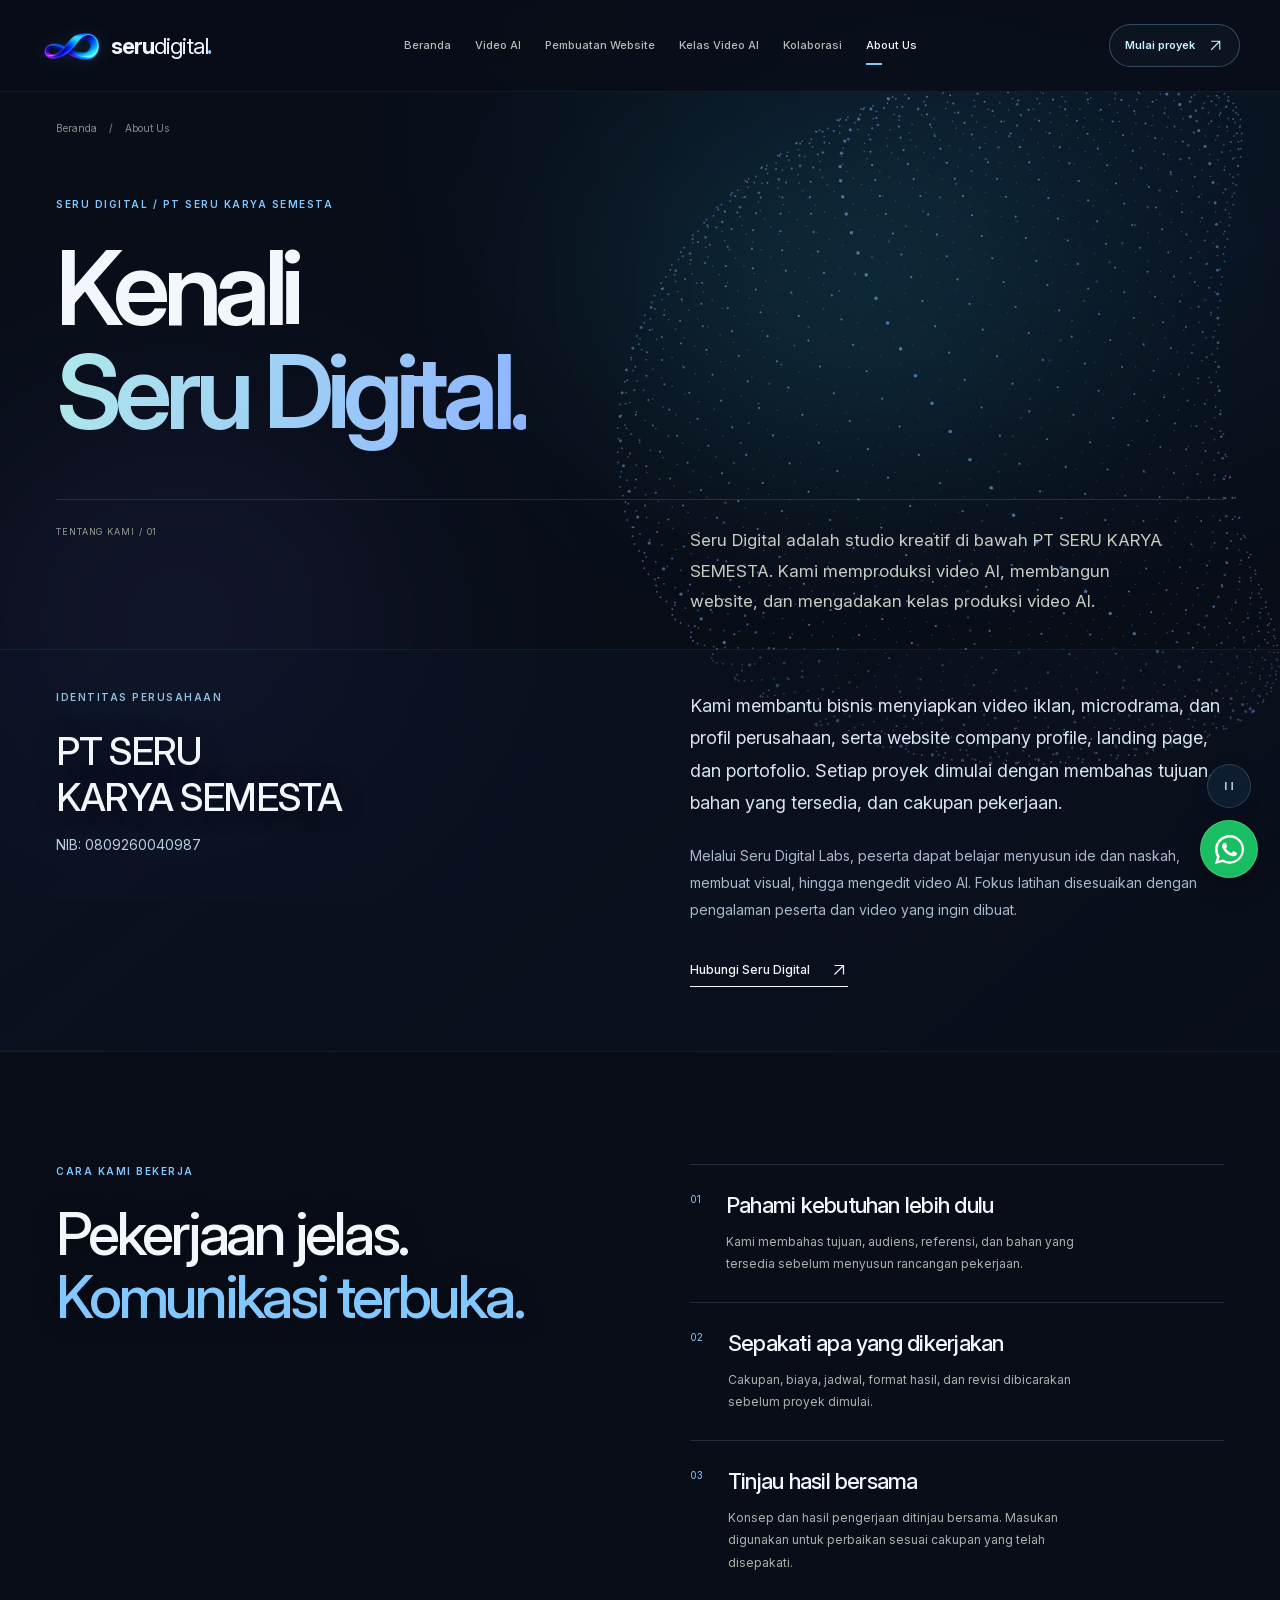
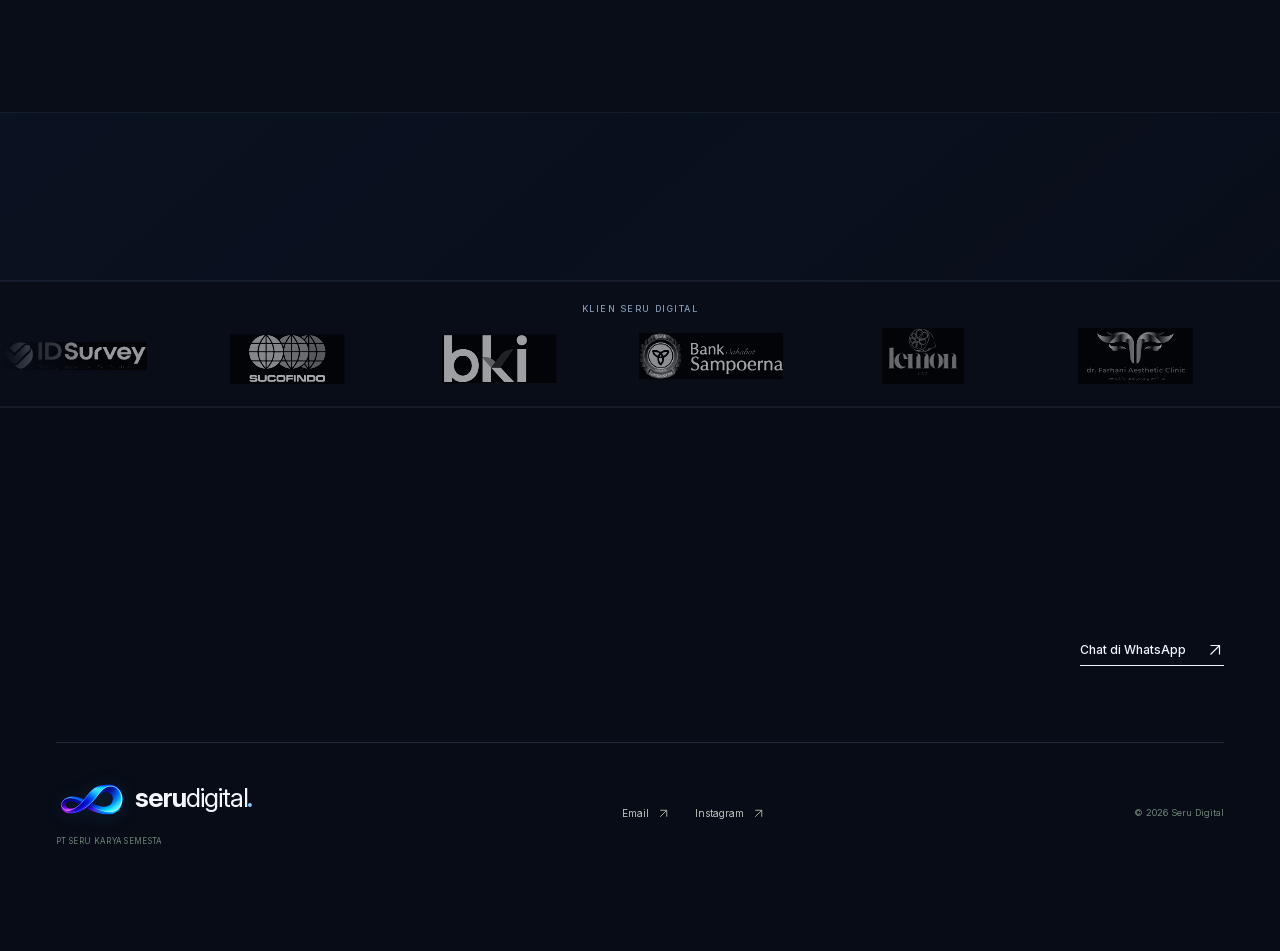
==== commit 0463b241: "Update Seru Digital share preview and SEO metadata" ====
--- a/about-us/index.html
+++ b/about-us/index.html
@@ -1,3 +1,3 @@
-<!doctype html><html lang="id"><head><meta charset="utf-8"><meta name="viewport" content="width=device-width,initial-scale=1"><meta name="theme-color" content="#101314"><title>Tentang Seru Digital &amp; PT SERU KARYA SEMESTA</title><meta name="description" content="Seru Digital berada di bawah PT SERU KARYA SEMESTA. Kenali layanan video AI, pembuatan website, kelas video AI, dan cara kerja kami."><meta name="robots" content="index,follow"><link rel="canonical" href="https://serudigital.my.id/about-us/"><meta property="og:type" content="website"><meta property="og:site_name" content="Seru Digital"><meta property="og:locale" content="id_ID"><meta property="og:title" content="Tentang Seru Digital &amp; PT SERU KARYA SEMESTA"><meta property="og:description" content="Seru Digital berada di bawah PT SERU KARYA SEMESTA. Kenali layanan video AI, pembuatan website, kelas video AI, dan cara kerja kami."><meta property="og:url" content="https://serudigital.my.id/about-us/"><meta property="og:image" content="https://serudigital.my.id/assets/yajuj-majuj.jpg"><meta name="twitter:card" content="summary_large_image"><link rel="icon" type="image/png" href="/assets/seru-favicon.png"><link rel="preload" href="/assets/inter-latin.woff2" as="font" type="font/woff2" crossorigin><link rel="stylesheet" href="/assets/styles.css"><link rel="stylesheet" href="/assets/motion.css?v=scroll-morph-1"><link rel="stylesheet" href="/assets/scroll-morph.css"><link rel="stylesheet" href="/assets/pricing.css?v=offers-1"><link rel="stylesheet" href="/assets/refinement.css?v=copy-contact-1"><link rel="stylesheet" href="/assets/services.css?v=cards-1"><link rel="stylesheet" href="/assets/clients.css?v=client-roll-1"><script type="application/ld+json">{"@context":"https://schema.org","@graph":[{"@type":"Organization","@id":"https://serudigital.my.id/#organization","name":"Seru Digital","legalName":"PT SERU KARYA SEMESTA","url":"https://serudigital.my.id","email":"seru.ilmu@gmail.com","sameAs":["https://instagram.com/seru.digital"]},{"@type":"WebSite","@id":"https://serudigital.my.id/#website","url":"https://serudigital.my.id","name":"Seru Digital","inLanguage":"id-ID","publisher":{"@id":"https://serudigital.my.id/#organization"}},{"@type":"WebPage","@id":"https://serudigital.my.id/about-us/#webpage","url":"https://serudigital.my.id/about-us/","name":"Tentang Seru Digital & PT SERU KARYA SEMESTA","description":"Seru Digital berada di bawah PT SERU KARYA SEMESTA. Kenali layanan video AI, pembuatan website, kelas video AI, dan cara kerja kami.","inLanguage":"id-ID","isPartOf":{"@id":"https://serudigital.my.id/#website"},"about":{"@id":"https://serudigital.my.id/#organization"}},{"@type":"BreadcrumbList","itemListElement":[{"@type":"ListItem","position":1,"name":"Beranda","item":"https://serudigital.my.id/"},{"@type":"ListItem","position":2,"name":"About Us","item":"https://serudigital.my.id/about-us/"}]}]}</script><script src="/assets/app.js" defer></script><script src="/assets/motion.js?v=scroll-morph-clients-1" type="module"></script></head><body data-page="about"><a class="skip-link" href="#main">Langsung ke konten</a><header class="site-header"><div class="nav-shell"><a class="brand" href="/" aria-label="Seru Digital, beranda"><img class="brand-symbol" src="/assets/seru-symbol.webp" alt="" width="512" height="256" decoding="async"><span class="brand-wordmark">seru<span class="brand-light">digital</span><b>.</b></span></a><button class="menu-toggle" aria-expanded="false" aria-controls="main-nav" aria-label="Buka menu"><span></span><span></span></button><nav id="main-nav" aria-label="Navigasi utama"><a href="/" >Beranda</a><a href="/video-ai/" >Video AI</a><a href="/pembuatan-website/" >Pembuatan Website</a><a href="/kelas-video-ai/" >Kelas Video AI</a><a href="/kolaborasi/" >Kolaborasi</a><a href="/about-us/" aria-current="page">About Us</a></nav><a class="header-contact" href="/kolaborasi/#brief" aria-label="Mulai proyek"><span>Mulai proyek</span><svg viewBox="0 0 24 24" fill="none" aria-hidden="true"><path d="M6 18 18 6M6 6h12v12" stroke="currentColor" stroke-width="1.6"/></svg></a></div></header><div class="motion-atmosphere" aria-hidden="true"><div class="ambient-light ambient-light-one"></div><div class="ambient-light ambient-light-two"></div><div class="ambient-stars"></div><canvas id="motion-canvas"></canvas></div><button class="motion-control" type="button" data-motion-toggle aria-pressed="false" hidden><svg viewBox="0 0 20 20" aria-hidden="true"><path class="pause-glyph" d="M6 5v10M14 5v10" stroke="currentColor" stroke-width="2"/><path class="resume-glyph" d="m7 5 8 5-8 5Z" fill="currentColor"/></svg><span>Jeda gerak</span></button><main id="main"><div class="wrap breadcrumb"><a href="/">Beranda</a><span aria-hidden="true">/</span><span>About Us</span></div><section class="about-hero wrap"><p class="eyebrow">SERU DIGITAL / PT SERU KARYA SEMESTA</p><h1>Kenali<br><span>Seru Digital.</span></h1><div class="about-opening"><span class="about-index">TENTANG KAMI / 01</span><p>Seru Digital adalah studio kreatif di bawah PT SERU KARYA SEMESTA. Kami memproduksi video AI, membangun website, dan mengadakan kelas produksi video AI.</p></div></section>
+<!doctype html><html lang="id"><head><meta charset="utf-8"><meta name="viewport" content="width=device-width,initial-scale=1"><meta name="theme-color" content="#101314"><title>Tentang Seru Digital &amp; PT SERU KARYA SEMESTA</title><meta name="description" content="Seru Digital berada di bawah PT SERU KARYA SEMESTA. Kenali layanan video AI, pembuatan website, kelas video AI, dan cara kerja kami."><meta name="robots" content="index,follow"><link rel="canonical" href="https://serudigital.my.id/about-us/"><meta property="og:type" content="website"><meta property="og:site_name" content="Seru Digital"><meta property="og:locale" content="id_ID"><meta property="og:title" content="Tentang Seru Digital &amp; PT SERU KARYA SEMESTA"><meta property="og:description" content="Seru Digital berada di bawah PT SERU KARYA SEMESTA. Kenali layanan video AI, pembuatan website, kelas video AI, dan cara kerja kami."><meta property="og:url" content="https://serudigital.my.id/about-us/"><meta property="og:image" content="https://serudigital.my.id/assets/serudigital-share.jpg"><meta property="og:image:secure_url" content="https://serudigital.my.id/assets/serudigital-share.jpg"><meta property="og:image:type" content="image/jpeg"><meta property="og:image:width" content="1200"><meta property="og:image:height" content="630"><meta property="og:image:alt" content="Seru Digital — layanan Video AI, pembuatan website, dan kelas video AI"><meta name="twitter:card" content="summary_large_image"><meta name="twitter:title" content="Tentang Seru Digital &amp; PT SERU KARYA SEMESTA"><meta name="twitter:description" content="Seru Digital berada di bawah PT SERU KARYA SEMESTA. Kenali layanan video AI, pembuatan website, kelas video AI, dan cara kerja kami."><meta name="twitter:image" content="https://serudigital.my.id/assets/serudigital-share.jpg"><meta name="twitter:image:alt" content="Seru Digital — layanan Video AI, pembuatan website, dan kelas video AI"><link rel="icon" type="image/png" href="/assets/seru-favicon.png"><link rel="preload" href="/assets/inter-latin.woff2" as="font" type="font/woff2" crossorigin><link rel="stylesheet" href="/assets/styles.css"><link rel="stylesheet" href="/assets/motion.css?v=scroll-morph-1"><link rel="stylesheet" href="/assets/scroll-morph.css"><link rel="stylesheet" href="/assets/pricing.css?v=offers-1"><link rel="stylesheet" href="/assets/refinement.css?v=copy-contact-1"><link rel="stylesheet" href="/assets/services.css?v=cards-1"><link rel="stylesheet" href="/assets/clients.css?v=client-roll-1"><script type="application/ld+json">{"@context":"https://schema.org","@graph":[{"@type":"Organization","@id":"https://serudigital.my.id/#organization","name":"Seru Digital","legalName":"PT SERU KARYA SEMESTA","url":"https://serudigital.my.id","email":"seru.ilmu@gmail.com","sameAs":["https://instagram.com/seru.digital"]},{"@type":"WebSite","@id":"https://serudigital.my.id/#website","url":"https://serudigital.my.id","name":"Seru Digital","inLanguage":"id-ID","publisher":{"@id":"https://serudigital.my.id/#organization"}},{"@type":"WebPage","@id":"https://serudigital.my.id/about-us/#webpage","url":"https://serudigital.my.id/about-us/","name":"Tentang Seru Digital & PT SERU KARYA SEMESTA","description":"Seru Digital berada di bawah PT SERU KARYA SEMESTA. Kenali layanan video AI, pembuatan website, kelas video AI, dan cara kerja kami.","inLanguage":"id-ID","isPartOf":{"@id":"https://serudigital.my.id/#website"},"about":{"@id":"https://serudigital.my.id/#organization"}},{"@type":"BreadcrumbList","itemListElement":[{"@type":"ListItem","position":1,"name":"Beranda","item":"https://serudigital.my.id/"},{"@type":"ListItem","position":2,"name":"About Us","item":"https://serudigital.my.id/about-us/"}]}]}</script><script src="/assets/app.js" defer></script><script src="/assets/motion.js?v=scroll-morph-clients-1" type="module"></script></head><body data-page="about"><a class="skip-link" href="#main">Langsung ke konten</a><header class="site-header"><div class="nav-shell"><a class="brand" href="/" aria-label="Seru Digital, beranda"><img class="brand-symbol" src="/assets/seru-symbol.webp" alt="" width="512" height="256" decoding="async"><span class="brand-wordmark">seru<span class="brand-light">digital</span><b>.</b></span></a><button class="menu-toggle" aria-expanded="false" aria-controls="main-nav" aria-label="Buka menu"><span></span><span></span></button><nav id="main-nav" aria-label="Navigasi utama"><a href="/" >Beranda</a><a href="/video-ai/" >Video AI</a><a href="/pembuatan-website/" >Pembuatan Website</a><a href="/kelas-video-ai/" >Kelas Video AI</a><a href="/kolaborasi/" >Kolaborasi</a><a href="/about-us/" aria-current="page">About Us</a></nav><a class="header-contact" href="/kolaborasi/#brief" aria-label="Mulai proyek"><span>Mulai proyek</span><svg viewBox="0 0 24 24" fill="none" aria-hidden="true"><path d="M6 18 18 6M6 6h12v12" stroke="currentColor" stroke-width="1.6"/></svg></a></div></header><div class="motion-atmosphere" aria-hidden="true"><div class="ambient-light ambient-light-one"></div><div class="ambient-light ambient-light-two"></div><div class="ambient-stars"></div><canvas id="motion-canvas"></canvas></div><button class="motion-control" type="button" data-motion-toggle aria-pressed="false" hidden><svg viewBox="0 0 20 20" aria-hidden="true"><path class="pause-glyph" d="M6 5v10M14 5v10" stroke="currentColor" stroke-width="2"/><path class="resume-glyph" d="m7 5 8 5-8 5Z" fill="currentColor"/></svg><span>Jeda gerak</span></button><main id="main"><div class="wrap breadcrumb"><a href="/">Beranda</a><span aria-hidden="true">/</span><span>About Us</span></div><section class="about-hero wrap"><p class="eyebrow">SERU DIGITAL / PT SERU KARYA SEMESTA</p><h1>Kenali<br><span>Seru Digital.</span></h1><div class="about-opening"><span class="about-index">TENTANG KAMI / 01</span><p>Seru Digital adalah studio kreatif di bawah PT SERU KARYA SEMESTA. Kami memproduksi video AI, membangun website, dan mengadakan kelas produksi video AI.</p></div></section>
  <section class="section light-section about-identity"><div class="wrap editorial-grid"><div><p class="eyebrow">IDENTITAS PERUSAHAAN</p><h2 class="company-name">PT SERU KARYA SEMESTA</h2><p class="legal-caption">NIB: <span>0809260040987</span></p></div><div class="about-story"><p>Kami membantu bisnis menyiapkan video iklan, microdrama, dan profil perusahaan, serta website company profile, landing page, dan portofolio. Setiap proyek dimulai dengan membahas tujuan, bahan yang tersedia, dan cakupan pekerjaan.</p><p>Melalui Seru Digital Labs, peserta dapat belajar menyusun ide dan naskah, membuat visual, hingga mengedit video AI. Fokus latihan disesuaikan dengan pengalaman peserta dan video yang ingin dibuat.</p><a class="text-link" href="/kolaborasi/">Hubungi Seru Digital <svg viewBox="0 0 24 24" fill="none" aria-hidden="true"><path d="M6 18 18 6M6 6h12v12" stroke="currentColor" stroke-width="1.6"/></svg></a></div></div></section>
  <section class="section wrap"><div class="editorial-grid"><div><p class="eyebrow">CARA KAMI BEKERJA</p><h2>Pekerjaan jelas.<br><span class="blue-text">Komunikasi terbuka.</span></h2></div><div class="principle-list"><article><span>01</span><div><h3>Pahami kebutuhan lebih dulu</h3><p>Kami membahas tujuan, audiens, referensi, dan bahan yang tersedia sebelum menyusun rancangan pekerjaan.</p></div></article><article><span>02</span><div><h3>Sepakati apa yang dikerjakan</h3><p>Cakupan, biaya, jadwal, format hasil, dan revisi dibicarakan sebelum proyek dimulai.</p></div></article><article><span>03</span><div><h3>Tinjau hasil bersama</h3><p>Konsep dan hasil pengerjaan ditinjau bersama. Masukan digunakan untuk perbaikan sesuai cakupan yang telah disepakati.</p></div></article></div></div></section><section class="about-links light-section"><div class="wrap"><a href="/video-ai/"><span>LIHAT YANG KAMI BUAT</span><strong>Karya Video AI</strong><svg viewBox="0 0 24 24" fill="none" aria-hidden="true"><path d="M6 18 18 6M6 6h12v12" stroke="currentColor" stroke-width="1.6"/></svg></a><a href="/kelas-video-ai/"><span>BELAJAR BERSAMA KAMI</span><strong>Seru Digital Labs</strong><svg viewBox="0 0 24 24" fill="none" aria-hidden="true"><path d="M6 18 18 6M6 6h12v12" stroke="currentColor" stroke-width="1.6"/></svg></a></div></section></main><section id="klien" class="client-section" aria-labelledby="clients-heading"><h2 id="clients-heading" class="clients-caption">Klien Seru Digital</h2><div class="client-marquee" role="region" tabindex="0" aria-label="Logo klien Seru Digital untuk layanan website dan video AI"><div class="clients-track"><ul class="clients-group" aria-label="Klien Seru Digital"><li class="client-logo logo-kind-wide"><img src="/assets/clients/idsurvey.webp" alt="IDSurvey" title="IDSurvey" width="800" height="160" loading="lazy" decoding="async"></li><li class="client-logo logo-kind-group"><img src="/assets/clients/sucofindo.webp" alt="SUCOFINDO" title="SUCOFINDO" width="800" height="516" loading="lazy" decoding="async"></li><li class="client-logo logo-kind-group"><img src="/assets/clients/bki.webp" alt="BKI" title="BKI" width="800" height="478" loading="lazy" decoding="async"></li><li class="client-logo logo-kind-wide"><img src="/assets/clients/bank-sahabat-sampoerna.webp" alt="Bank Sahabat Sampoerna" title="Bank Sahabat Sampoerna" width="800" height="255" loading="lazy" decoding="async"></li><li class="client-logo logo-kind-lemon"><img src="/assets/clients/lemon-lab.webp" alt="Lemon Lab" title="Lemon Lab" width="800" height="800" loading="lazy" decoding="async"></li><li class="client-logo logo-kind-clinic"><img src="/assets/clients/dr-farhani.webp" alt="dr. Farhani Aesthetic Clinic" title="dr. Farhani Aesthetic Clinic" width="800" height="800" loading="lazy" decoding="async"></li><li class="client-logo logo-kind-square"><img src="/assets/clients/vet-time.webp" alt="Vet Time" title="Vet Time" width="800" height="800" loading="lazy" decoding="async"></li><li class="client-logo logo-kind-square"><img src="/assets/clients/happy-time.webp" alt="Happy Time" title="Happy Time" width="800" height="800" loading="lazy" decoding="async"></li><li class="client-logo logo-kind-institution"><img src="/assets/clients/kementerian-imigrasi-pemasyarakatan.webp" alt="Kementerian Imigrasi dan Pemasyarakatan" title="Kementerian Imigrasi dan Pemasyarakatan" width="800" height="450" loading="lazy" decoding="async"></li></ul><ul class="clients-group" aria-hidden="true"><li class="client-logo logo-kind-wide"><img src="/assets/clients/idsurvey.webp" alt=""  width="800" height="160" loading="lazy" decoding="async"></li><li class="client-logo logo-kind-group"><img src="/assets/clients/sucofindo.webp" alt=""  width="800" height="516" loading="lazy" decoding="async"></li><li class="client-logo logo-kind-group"><img src="/assets/clients/bki.webp" alt=""  width="800" height="478" loading="lazy" decoding="async"></li><li class="client-logo logo-kind-wide"><img src="/assets/clients/bank-sahabat-sampoerna.webp" alt=""  width="800" height="255" loading="lazy" decoding="async"></li><li class="client-logo logo-kind-lemon"><img src="/assets/clients/lemon-lab.webp" alt=""  width="800" height="800" loading="lazy" decoding="async"></li><li class="client-logo logo-kind-clinic"><img src="/assets/clients/dr-farhani.webp" alt=""  width="800" height="800" loading="lazy" decoding="async"></li><li class="client-logo logo-kind-square"><img src="/assets/clients/vet-time.webp" alt=""  width="800" height="800" loading="lazy" decoding="async"></li><li class="client-logo logo-kind-square"><img src="/assets/clients/happy-time.webp" alt=""  width="800" height="800" loading="lazy" decoding="async"></li><li class="client-logo logo-kind-institution"><img src="/assets/clients/kementerian-imigrasi-pemasyarakatan.webp" alt=""  width="800" height="450" loading="lazy" decoding="async"></li></ul></div></div></section><footer id="kontak" class="site-footer"><div class="wrap footer-top"><div><p class="eyebrow">VIDEO, WEBSITE, ATAU KELAS?</p><a class="footer-invite" href="/kolaborasi/">Ceritakan<br><span>kebutuhanmu.</span> <svg viewBox="0 0 24 24" fill="none" aria-hidden="true"><path d="M6 18 18 6M6 6h12v12" stroke="currentColor" stroke-width="1.6"/></svg></a></div><a class="text-link" href="https://wa.me/6285757305799?text=Halo%20Seru%20Digital%2C%20saya%20ingin%20berdiskusi%20tentang%20proyek." target="_blank" rel="noopener noreferrer">Chat di WhatsApp <svg viewBox="0 0 24 24" fill="none" aria-hidden="true"><path d="M6 18 18 6M6 6h12v12" stroke="currentColor" stroke-width="1.6"/></svg></a></div><div class="wrap footer-bottom"><div><a class="brand footer-brand" href="/" aria-label="Seru Digital, beranda"><img class="brand-symbol" src="/assets/seru-symbol.webp" alt="" width="512" height="256" loading="lazy" decoding="async"><span class="brand-wordmark">seru<span class="brand-light">digital</span><b>.</b></span></a><p>PT SERU KARYA SEMESTA</p></div><div class="footer-social"><a href="mailto:seru.ilmu@gmail.com">Email <svg viewBox="0 0 24 24" fill="none" aria-hidden="true"><path d="M6 18 18 6M6 6h12v12" stroke="currentColor" stroke-width="1.6"/></svg></a><a href="https://instagram.com/seru.digital" target="_blank" rel="noopener noreferrer">Instagram <svg viewBox="0 0 24 24" fill="none" aria-hidden="true"><path d="M6 18 18 6M6 6h12v12" stroke="currentColor" stroke-width="1.6"/></svg></a></div><p class="copyright">© 2026 Seru Digital</p></div></footer><a class="whatsapp-float" href="https://wa.me/6285757305799?text=Halo%20Seru%20Digital%2C%20saya%20ingin%20konsultasi%20layanan." target="_blank" rel="noopener noreferrer" aria-label="Hubungi Seru Digital lewat WhatsApp" title="Chat dengan Seru Digital"><svg viewBox="0 0 24 24" fill="currentColor" aria-hidden="true"><path d="M20.52 3.48A11.91 11.91 0 0 0 12.03 0C5.42 0 .04 5.38.04 11.99c0 2.11.55 4.17 1.6 5.99L0 24l6.17-1.62a11.98 11.98 0 0 0 5.85 1.49h.01c6.61 0 11.99-5.38 12-11.99a11.91 11.91 0 0 0-3.51-8.4ZM12.03 21.85a9.92 9.92 0 0 1-5.06-1.38l-.36-.21-3.66.96.98-3.57-.23-.37a9.87 9.87 0 0 1-1.51-5.29c0-5.49 4.47-9.96 9.97-9.96a9.9 9.9 0 0 1 7.05 2.92 9.9 9.9 0 0 1 2.91 7.06c0 5.5-4.47 9.97-9.97 9.97Zm5.47-7.46c-.3-.15-1.77-.87-2.04-.97-.28-.1-.48-.15-.68.15-.2.3-.77.97-.95 1.17-.17.2-.35.22-.65.07-.3-.15-1.26-.46-2.4-1.48-.89-.8-1.49-1.78-1.66-2.08-.18-.3-.02-.46.13-.61.14-.13.3-.35.45-.52.15-.18.2-.3.3-.5.1-.2.05-.38-.03-.53-.07-.15-.67-1.62-.92-2.22-.24-.58-.49-.5-.67-.51h-.58c-.2 0-.53.07-.8.37-.28.3-1.05 1.03-1.05 2.5s1.08 2.9 1.23 3.1c.15.2 2.12 3.23 5.13 4.53.72.31 1.28.5 1.72.63.72.23 1.37.2 1.88.12.57-.09 1.77-.73 2.02-1.43.25-.7.25-1.3.18-1.42-.08-.13-.28-.2-.58-.35Z"/></svg><span class="whatsapp-hint" aria-hidden="true">Chat WhatsApp</span></a><dialog class="video-dialog" id="video-dialog" aria-labelledby="video-dialog-title"><div class="dialog-top"><h2 id="video-dialog-title">Putar karya</h2><button class="dialog-close" aria-label="Tutup video">Tutup <span aria-hidden="true">×</span></button></div><div class="video-frame"></div><p class="video-help">Video diputar melalui YouTube. <a id="video-external" href="https://www.youtube.com/" target="_blank" rel="noopener noreferrer">Buka di YouTube <svg viewBox="0 0 24 24" fill="none" aria-hidden="true"><path d="M6 18 18 6M6 6h12v12" stroke="currentColor" stroke-width="1.6"/></svg></a></p></dialog></body></html>
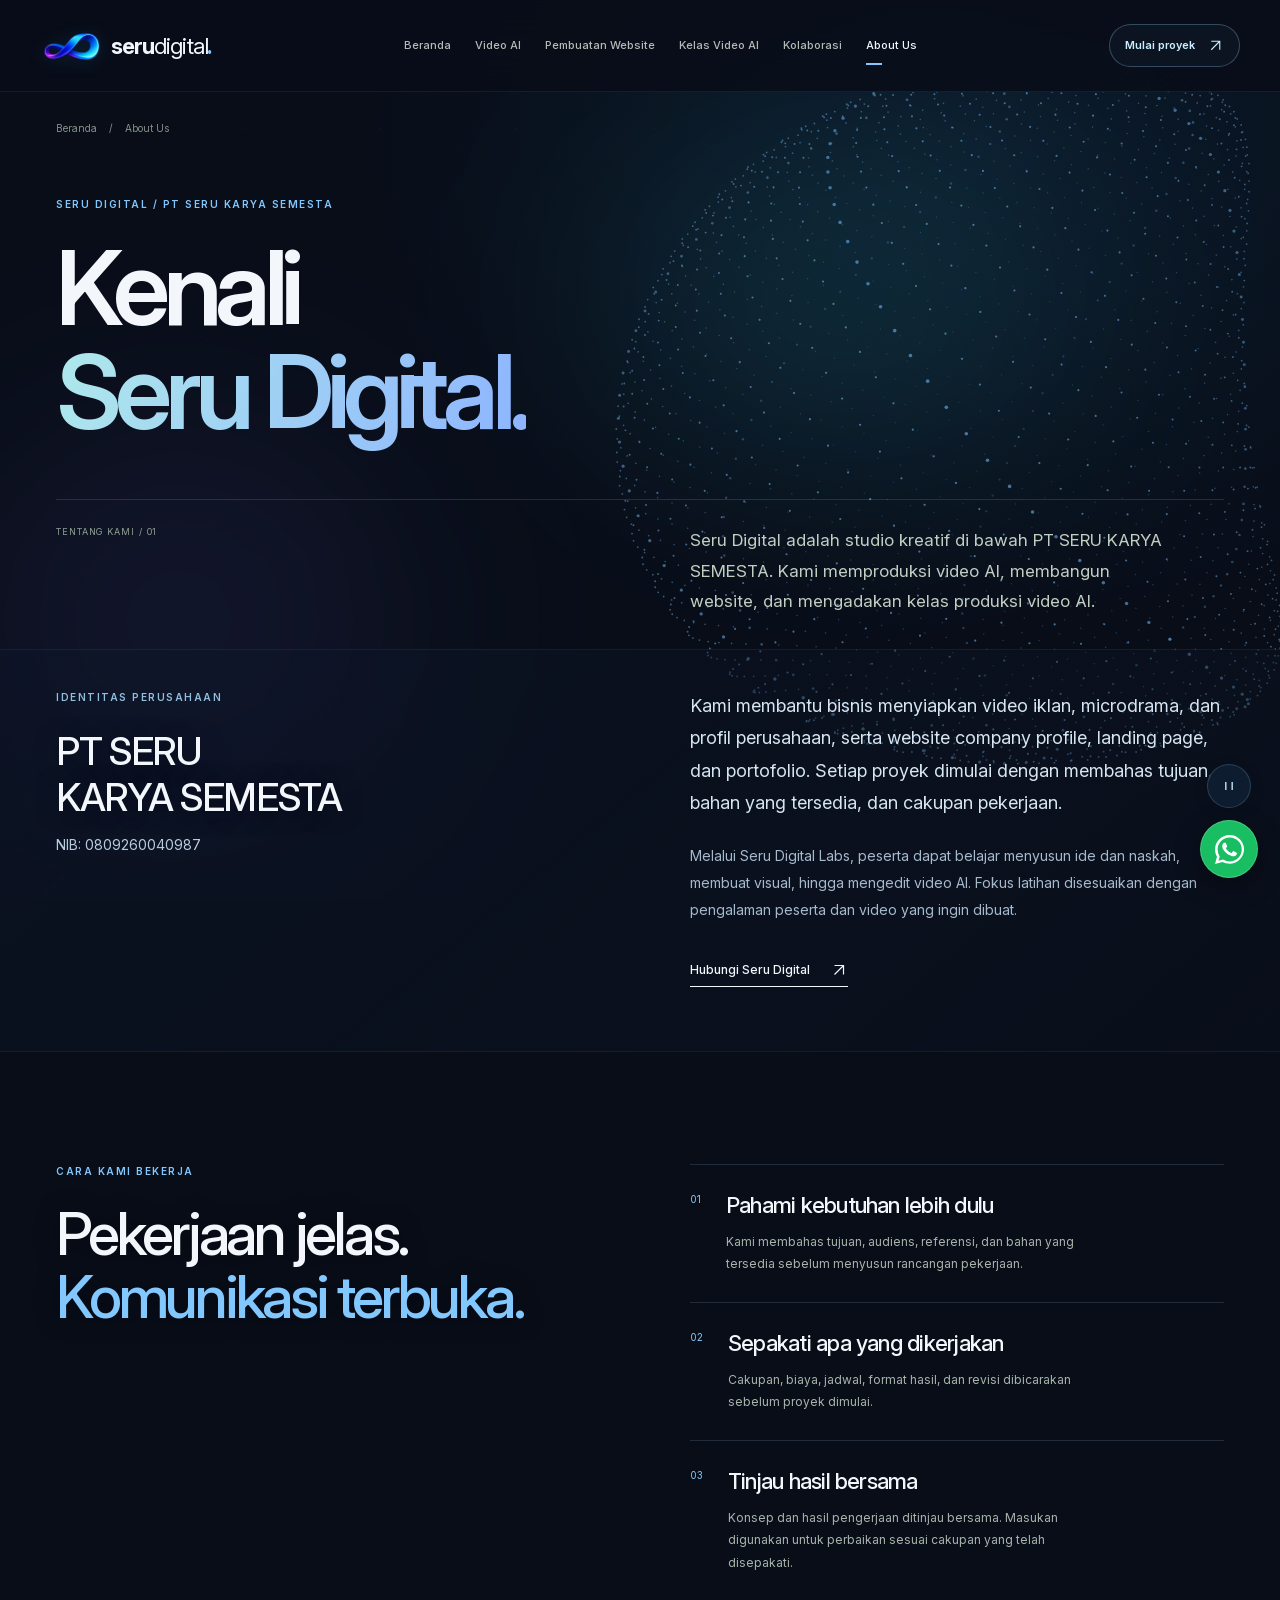
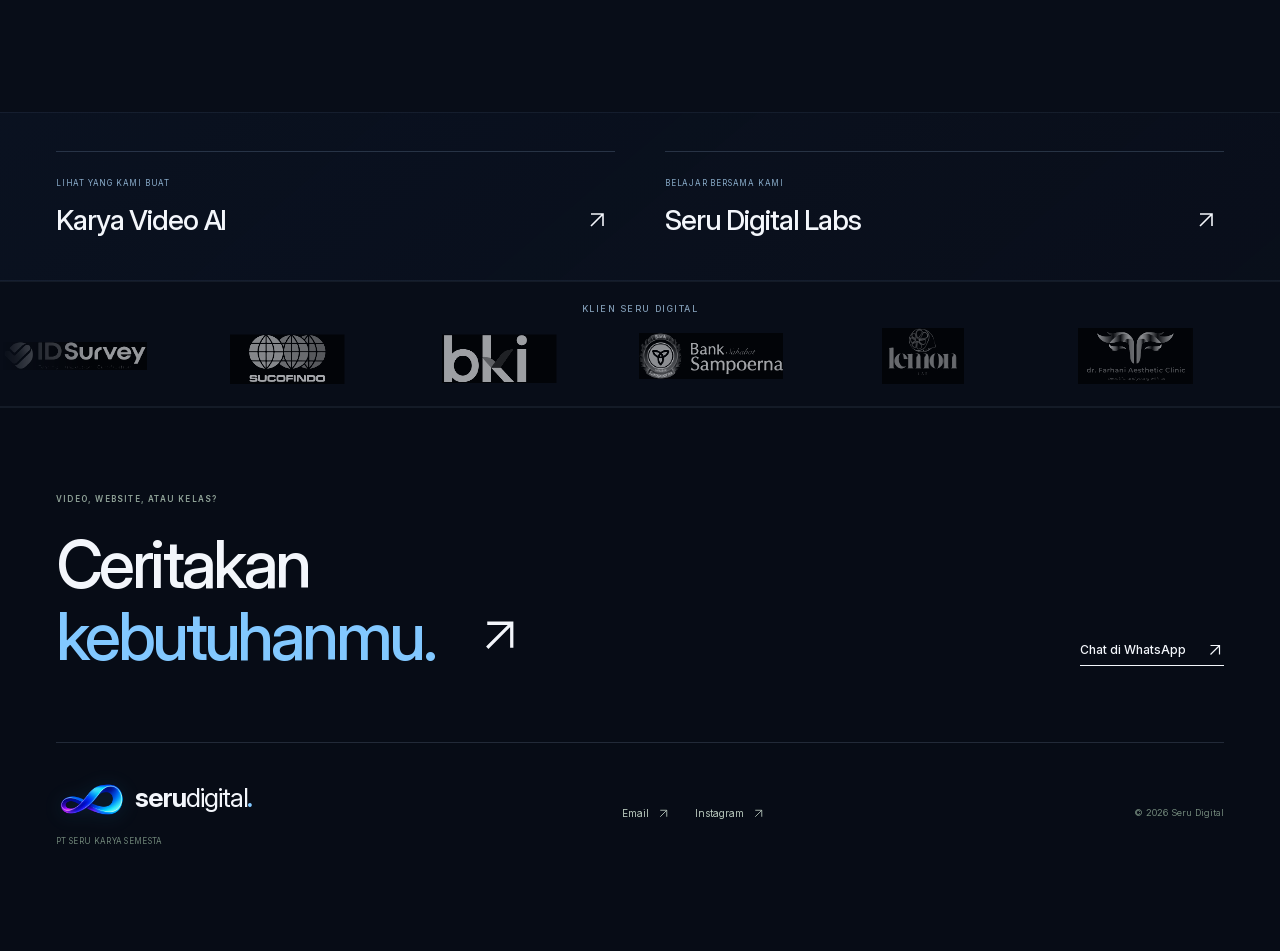
==== commit dca448c8: "Use clean homepage screenshot for social link previews" ====
--- a/about-us/index.html
+++ b/about-us/index.html
@@ -1,3 +1,3 @@
-<!doctype html><html lang="id"><head><meta charset="utf-8"><meta name="viewport" content="width=device-width,initial-scale=1"><meta name="theme-color" content="#101314"><title>Tentang Seru Digital &amp; PT SERU KARYA SEMESTA</title><meta name="description" content="Seru Digital berada di bawah PT SERU KARYA SEMESTA. Kenali layanan video AI, pembuatan website, kelas video AI, dan cara kerja kami."><meta name="robots" content="index,follow"><link rel="canonical" href="https://serudigital.my.id/about-us/"><meta property="og:type" content="website"><meta property="og:site_name" content="Seru Digital"><meta property="og:locale" content="id_ID"><meta property="og:title" content="Tentang Seru Digital &amp; PT SERU KARYA SEMESTA"><meta property="og:description" content="Seru Digital berada di bawah PT SERU KARYA SEMESTA. Kenali layanan video AI, pembuatan website, kelas video AI, dan cara kerja kami."><meta property="og:url" content="https://serudigital.my.id/about-us/"><meta property="og:image" content="https://serudigital.my.id/assets/serudigital-share.jpg"><meta property="og:image:secure_url" content="https://serudigital.my.id/assets/serudigital-share.jpg"><meta property="og:image:type" content="image/jpeg"><meta property="og:image:width" content="1200"><meta property="og:image:height" content="630"><meta property="og:image:alt" content="Seru Digital — layanan Video AI, pembuatan website, dan kelas video AI"><meta name="twitter:card" content="summary_large_image"><meta name="twitter:title" content="Tentang Seru Digital &amp; PT SERU KARYA SEMESTA"><meta name="twitter:description" content="Seru Digital berada di bawah PT SERU KARYA SEMESTA. Kenali layanan video AI, pembuatan website, kelas video AI, dan cara kerja kami."><meta name="twitter:image" content="https://serudigital.my.id/assets/serudigital-share.jpg"><meta name="twitter:image:alt" content="Seru Digital — layanan Video AI, pembuatan website, dan kelas video AI"><link rel="icon" type="image/png" href="/assets/seru-favicon.png"><link rel="preload" href="/assets/inter-latin.woff2" as="font" type="font/woff2" crossorigin><link rel="stylesheet" href="/assets/styles.css"><link rel="stylesheet" href="/assets/motion.css?v=scroll-morph-1"><link rel="stylesheet" href="/assets/scroll-morph.css"><link rel="stylesheet" href="/assets/pricing.css?v=offers-1"><link rel="stylesheet" href="/assets/refinement.css?v=copy-contact-1"><link rel="stylesheet" href="/assets/services.css?v=cards-1"><link rel="stylesheet" href="/assets/clients.css?v=client-roll-1"><script type="application/ld+json">{"@context":"https://schema.org","@graph":[{"@type":"Organization","@id":"https://serudigital.my.id/#organization","name":"Seru Digital","legalName":"PT SERU KARYA SEMESTA","url":"https://serudigital.my.id","email":"seru.ilmu@gmail.com","sameAs":["https://instagram.com/seru.digital"]},{"@type":"WebSite","@id":"https://serudigital.my.id/#website","url":"https://serudigital.my.id","name":"Seru Digital","inLanguage":"id-ID","publisher":{"@id":"https://serudigital.my.id/#organization"}},{"@type":"WebPage","@id":"https://serudigital.my.id/about-us/#webpage","url":"https://serudigital.my.id/about-us/","name":"Tentang Seru Digital & PT SERU KARYA SEMESTA","description":"Seru Digital berada di bawah PT SERU KARYA SEMESTA. Kenali layanan video AI, pembuatan website, kelas video AI, dan cara kerja kami.","inLanguage":"id-ID","isPartOf":{"@id":"https://serudigital.my.id/#website"},"about":{"@id":"https://serudigital.my.id/#organization"}},{"@type":"BreadcrumbList","itemListElement":[{"@type":"ListItem","position":1,"name":"Beranda","item":"https://serudigital.my.id/"},{"@type":"ListItem","position":2,"name":"About Us","item":"https://serudigital.my.id/about-us/"}]}]}</script><script src="/assets/app.js" defer></script><script src="/assets/motion.js?v=scroll-morph-clients-1" type="module"></script></head><body data-page="about"><a class="skip-link" href="#main">Langsung ke konten</a><header class="site-header"><div class="nav-shell"><a class="brand" href="/" aria-label="Seru Digital, beranda"><img class="brand-symbol" src="/assets/seru-symbol.webp" alt="" width="512" height="256" decoding="async"><span class="brand-wordmark">seru<span class="brand-light">digital</span><b>.</b></span></a><button class="menu-toggle" aria-expanded="false" aria-controls="main-nav" aria-label="Buka menu"><span></span><span></span></button><nav id="main-nav" aria-label="Navigasi utama"><a href="/" >Beranda</a><a href="/video-ai/" >Video AI</a><a href="/pembuatan-website/" >Pembuatan Website</a><a href="/kelas-video-ai/" >Kelas Video AI</a><a href="/kolaborasi/" >Kolaborasi</a><a href="/about-us/" aria-current="page">About Us</a></nav><a class="header-contact" href="/kolaborasi/#brief" aria-label="Mulai proyek"><span>Mulai proyek</span><svg viewBox="0 0 24 24" fill="none" aria-hidden="true"><path d="M6 18 18 6M6 6h12v12" stroke="currentColor" stroke-width="1.6"/></svg></a></div></header><div class="motion-atmosphere" aria-hidden="true"><div class="ambient-light ambient-light-one"></div><div class="ambient-light ambient-light-two"></div><div class="ambient-stars"></div><canvas id="motion-canvas"></canvas></div><button class="motion-control" type="button" data-motion-toggle aria-pressed="false" hidden><svg viewBox="0 0 20 20" aria-hidden="true"><path class="pause-glyph" d="M6 5v10M14 5v10" stroke="currentColor" stroke-width="2"/><path class="resume-glyph" d="m7 5 8 5-8 5Z" fill="currentColor"/></svg><span>Jeda gerak</span></button><main id="main"><div class="wrap breadcrumb"><a href="/">Beranda</a><span aria-hidden="true">/</span><span>About Us</span></div><section class="about-hero wrap"><p class="eyebrow">SERU DIGITAL / PT SERU KARYA SEMESTA</p><h1>Kenali<br><span>Seru Digital.</span></h1><div class="about-opening"><span class="about-index">TENTANG KAMI / 01</span><p>Seru Digital adalah studio kreatif di bawah PT SERU KARYA SEMESTA. Kami memproduksi video AI, membangun website, dan mengadakan kelas produksi video AI.</p></div></section>
+<!doctype html><html lang="id"><head><meta charset="utf-8"><meta name="viewport" content="width=device-width,initial-scale=1"><meta name="theme-color" content="#101314"><title>Tentang Seru Digital &amp; PT SERU KARYA SEMESTA</title><meta name="description" content="Seru Digital berada di bawah PT SERU KARYA SEMESTA. Kenali layanan video AI, pembuatan website, kelas video AI, dan cara kerja kami."><meta name="robots" content="index,follow"><link rel="canonical" href="https://serudigital.my.id/about-us/"><meta property="og:type" content="website"><meta property="og:site_name" content="Seru Digital"><meta property="og:locale" content="id_ID"><meta property="og:title" content="Tentang Seru Digital &amp; PT SERU KARYA SEMESTA"><meta property="og:description" content="Seru Digital berada di bawah PT SERU KARYA SEMESTA. Kenali layanan video AI, pembuatan website, kelas video AI, dan cara kerja kami."><meta property="og:url" content="https://serudigital.my.id/about-us/"><meta property="og:image" content="https://serudigital.my.id/assets/serudigital-homepage-preview-v2.jpg"><meta property="og:image:secure_url" content="https://serudigital.my.id/assets/serudigital-homepage-preview-v2.jpg"><meta property="og:image:type" content="image/jpeg"><meta property="og:image:width" content="1200"><meta property="og:image:height" content="630"><meta property="og:image:alt" content="Tampilan beranda Seru Digital: Video AI, Website, dan Kelas Video AI"><meta name="twitter:card" content="summary_large_image"><meta name="twitter:title" content="Tentang Seru Digital &amp; PT SERU KARYA SEMESTA"><meta name="twitter:description" content="Seru Digital berada di bawah PT SERU KARYA SEMESTA. Kenali layanan video AI, pembuatan website, kelas video AI, dan cara kerja kami."><meta name="twitter:image" content="https://serudigital.my.id/assets/serudigital-homepage-preview-v2.jpg"><meta name="twitter:image:alt" content="Tampilan beranda Seru Digital: Video AI, Website, dan Kelas Video AI"><link rel="icon" type="image/png" href="/assets/seru-favicon.png"><link rel="preload" href="/assets/inter-latin.woff2" as="font" type="font/woff2" crossorigin><link rel="stylesheet" href="/assets/styles.css"><link rel="stylesheet" href="/assets/motion.css?v=scroll-morph-1"><link rel="stylesheet" href="/assets/scroll-morph.css"><link rel="stylesheet" href="/assets/pricing.css?v=offers-1"><link rel="stylesheet" href="/assets/refinement.css?v=copy-contact-1"><link rel="stylesheet" href="/assets/services.css?v=cards-1"><link rel="stylesheet" href="/assets/clients.css?v=client-roll-1"><script type="application/ld+json">{"@context":"https://schema.org","@graph":[{"@type":"Organization","@id":"https://serudigital.my.id/#organization","name":"Seru Digital","legalName":"PT SERU KARYA SEMESTA","url":"https://serudigital.my.id","email":"seru.ilmu@gmail.com","sameAs":["https://instagram.com/seru.digital"]},{"@type":"WebSite","@id":"https://serudigital.my.id/#website","url":"https://serudigital.my.id","name":"Seru Digital","inLanguage":"id-ID","publisher":{"@id":"https://serudigital.my.id/#organization"}},{"@type":"WebPage","@id":"https://serudigital.my.id/about-us/#webpage","url":"https://serudigital.my.id/about-us/","name":"Tentang Seru Digital & PT SERU KARYA SEMESTA","description":"Seru Digital berada di bawah PT SERU KARYA SEMESTA. Kenali layanan video AI, pembuatan website, kelas video AI, dan cara kerja kami.","inLanguage":"id-ID","isPartOf":{"@id":"https://serudigital.my.id/#website"},"about":{"@id":"https://serudigital.my.id/#organization"}},{"@type":"BreadcrumbList","itemListElement":[{"@type":"ListItem","position":1,"name":"Beranda","item":"https://serudigital.my.id/"},{"@type":"ListItem","position":2,"name":"About Us","item":"https://serudigital.my.id/about-us/"}]}]}</script><script src="/assets/app.js" defer></script><script src="/assets/motion.js?v=scroll-morph-clients-1" type="module"></script></head><body data-page="about"><a class="skip-link" href="#main">Langsung ke konten</a><header class="site-header"><div class="nav-shell"><a class="brand" href="/" aria-label="Seru Digital, beranda"><img class="brand-symbol" src="/assets/seru-symbol.webp" alt="" width="512" height="256" decoding="async"><span class="brand-wordmark">seru<span class="brand-light">digital</span><b>.</b></span></a><button class="menu-toggle" aria-expanded="false" aria-controls="main-nav" aria-label="Buka menu"><span></span><span></span></button><nav id="main-nav" aria-label="Navigasi utama"><a href="/" >Beranda</a><a href="/video-ai/" >Video AI</a><a href="/pembuatan-website/" >Pembuatan Website</a><a href="/kelas-video-ai/" >Kelas Video AI</a><a href="/kolaborasi/" >Kolaborasi</a><a href="/about-us/" aria-current="page">About Us</a></nav><a class="header-contact" href="/kolaborasi/#brief" aria-label="Mulai proyek"><span>Mulai proyek</span><svg viewBox="0 0 24 24" fill="none" aria-hidden="true"><path d="M6 18 18 6M6 6h12v12" stroke="currentColor" stroke-width="1.6"/></svg></a></div></header><div class="motion-atmosphere" aria-hidden="true"><div class="ambient-light ambient-light-one"></div><div class="ambient-light ambient-light-two"></div><div class="ambient-stars"></div><canvas id="motion-canvas"></canvas></div><button class="motion-control" type="button" data-motion-toggle aria-pressed="false" hidden><svg viewBox="0 0 20 20" aria-hidden="true"><path class="pause-glyph" d="M6 5v10M14 5v10" stroke="currentColor" stroke-width="2"/><path class="resume-glyph" d="m7 5 8 5-8 5Z" fill="currentColor"/></svg><span>Jeda gerak</span></button><main id="main"><div class="wrap breadcrumb"><a href="/">Beranda</a><span aria-hidden="true">/</span><span>About Us</span></div><section class="about-hero wrap"><p class="eyebrow">SERU DIGITAL / PT SERU KARYA SEMESTA</p><h1>Kenali<br><span>Seru Digital.</span></h1><div class="about-opening"><span class="about-index">TENTANG KAMI / 01</span><p>Seru Digital adalah studio kreatif di bawah PT SERU KARYA SEMESTA. Kami memproduksi video AI, membangun website, dan mengadakan kelas produksi video AI.</p></div></section>
  <section class="section light-section about-identity"><div class="wrap editorial-grid"><div><p class="eyebrow">IDENTITAS PERUSAHAAN</p><h2 class="company-name">PT SERU KARYA SEMESTA</h2><p class="legal-caption">NIB: <span>0809260040987</span></p></div><div class="about-story"><p>Kami membantu bisnis menyiapkan video iklan, microdrama, dan profil perusahaan, serta website company profile, landing page, dan portofolio. Setiap proyek dimulai dengan membahas tujuan, bahan yang tersedia, dan cakupan pekerjaan.</p><p>Melalui Seru Digital Labs, peserta dapat belajar menyusun ide dan naskah, membuat visual, hingga mengedit video AI. Fokus latihan disesuaikan dengan pengalaman peserta dan video yang ingin dibuat.</p><a class="text-link" href="/kolaborasi/">Hubungi Seru Digital <svg viewBox="0 0 24 24" fill="none" aria-hidden="true"><path d="M6 18 18 6M6 6h12v12" stroke="currentColor" stroke-width="1.6"/></svg></a></div></div></section>
  <section class="section wrap"><div class="editorial-grid"><div><p class="eyebrow">CARA KAMI BEKERJA</p><h2>Pekerjaan jelas.<br><span class="blue-text">Komunikasi terbuka.</span></h2></div><div class="principle-list"><article><span>01</span><div><h3>Pahami kebutuhan lebih dulu</h3><p>Kami membahas tujuan, audiens, referensi, dan bahan yang tersedia sebelum menyusun rancangan pekerjaan.</p></div></article><article><span>02</span><div><h3>Sepakati apa yang dikerjakan</h3><p>Cakupan, biaya, jadwal, format hasil, dan revisi dibicarakan sebelum proyek dimulai.</p></div></article><article><span>03</span><div><h3>Tinjau hasil bersama</h3><p>Konsep dan hasil pengerjaan ditinjau bersama. Masukan digunakan untuk perbaikan sesuai cakupan yang telah disepakati.</p></div></article></div></div></section><section class="about-links light-section"><div class="wrap"><a href="/video-ai/"><span>LIHAT YANG KAMI BUAT</span><strong>Karya Video AI</strong><svg viewBox="0 0 24 24" fill="none" aria-hidden="true"><path d="M6 18 18 6M6 6h12v12" stroke="currentColor" stroke-width="1.6"/></svg></a><a href="/kelas-video-ai/"><span>BELAJAR BERSAMA KAMI</span><strong>Seru Digital Labs</strong><svg viewBox="0 0 24 24" fill="none" aria-hidden="true"><path d="M6 18 18 6M6 6h12v12" stroke="currentColor" stroke-width="1.6"/></svg></a></div></section></main><section id="klien" class="client-section" aria-labelledby="clients-heading"><h2 id="clients-heading" class="clients-caption">Klien Seru Digital</h2><div class="client-marquee" role="region" tabindex="0" aria-label="Logo klien Seru Digital untuk layanan website dan video AI"><div class="clients-track"><ul class="clients-group" aria-label="Klien Seru Digital"><li class="client-logo logo-kind-wide"><img src="/assets/clients/idsurvey.webp" alt="IDSurvey" title="IDSurvey" width="800" height="160" loading="lazy" decoding="async"></li><li class="client-logo logo-kind-group"><img src="/assets/clients/sucofindo.webp" alt="SUCOFINDO" title="SUCOFINDO" width="800" height="516" loading="lazy" decoding="async"></li><li class="client-logo logo-kind-group"><img src="/assets/clients/bki.webp" alt="BKI" title="BKI" width="800" height="478" loading="lazy" decoding="async"></li><li class="client-logo logo-kind-wide"><img src="/assets/clients/bank-sahabat-sampoerna.webp" alt="Bank Sahabat Sampoerna" title="Bank Sahabat Sampoerna" width="800" height="255" loading="lazy" decoding="async"></li><li class="client-logo logo-kind-lemon"><img src="/assets/clients/lemon-lab.webp" alt="Lemon Lab" title="Lemon Lab" width="800" height="800" loading="lazy" decoding="async"></li><li class="client-logo logo-kind-clinic"><img src="/assets/clients/dr-farhani.webp" alt="dr. Farhani Aesthetic Clinic" title="dr. Farhani Aesthetic Clinic" width="800" height="800" loading="lazy" decoding="async"></li><li class="client-logo logo-kind-square"><img src="/assets/clients/vet-time.webp" alt="Vet Time" title="Vet Time" width="800" height="800" loading="lazy" decoding="async"></li><li class="client-logo logo-kind-square"><img src="/assets/clients/happy-time.webp" alt="Happy Time" title="Happy Time" width="800" height="800" loading="lazy" decoding="async"></li><li class="client-logo logo-kind-institution"><img src="/assets/clients/kementerian-imigrasi-pemasyarakatan.webp" alt="Kementerian Imigrasi dan Pemasyarakatan" title="Kementerian Imigrasi dan Pemasyarakatan" width="800" height="450" loading="lazy" decoding="async"></li></ul><ul class="clients-group" aria-hidden="true"><li class="client-logo logo-kind-wide"><img src="/assets/clients/idsurvey.webp" alt=""  width="800" height="160" loading="lazy" decoding="async"></li><li class="client-logo logo-kind-group"><img src="/assets/clients/sucofindo.webp" alt=""  width="800" height="516" loading="lazy" decoding="async"></li><li class="client-logo logo-kind-group"><img src="/assets/clients/bki.webp" alt=""  width="800" height="478" loading="lazy" decoding="async"></li><li class="client-logo logo-kind-wide"><img src="/assets/clients/bank-sahabat-sampoerna.webp" alt=""  width="800" height="255" loading="lazy" decoding="async"></li><li class="client-logo logo-kind-lemon"><img src="/assets/clients/lemon-lab.webp" alt=""  width="800" height="800" loading="lazy" decoding="async"></li><li class="client-logo logo-kind-clinic"><img src="/assets/clients/dr-farhani.webp" alt=""  width="800" height="800" loading="lazy" decoding="async"></li><li class="client-logo logo-kind-square"><img src="/assets/clients/vet-time.webp" alt=""  width="800" height="800" loading="lazy" decoding="async"></li><li class="client-logo logo-kind-square"><img src="/assets/clients/happy-time.webp" alt=""  width="800" height="800" loading="lazy" decoding="async"></li><li class="client-logo logo-kind-institution"><img src="/assets/clients/kementerian-imigrasi-pemasyarakatan.webp" alt=""  width="800" height="450" loading="lazy" decoding="async"></li></ul></div></div></section><footer id="kontak" class="site-footer"><div class="wrap footer-top"><div><p class="eyebrow">VIDEO, WEBSITE, ATAU KELAS?</p><a class="footer-invite" href="/kolaborasi/">Ceritakan<br><span>kebutuhanmu.</span> <svg viewBox="0 0 24 24" fill="none" aria-hidden="true"><path d="M6 18 18 6M6 6h12v12" stroke="currentColor" stroke-width="1.6"/></svg></a></div><a class="text-link" href="https://wa.me/6285757305799?text=Halo%20Seru%20Digital%2C%20saya%20ingin%20berdiskusi%20tentang%20proyek." target="_blank" rel="noopener noreferrer">Chat di WhatsApp <svg viewBox="0 0 24 24" fill="none" aria-hidden="true"><path d="M6 18 18 6M6 6h12v12" stroke="currentColor" stroke-width="1.6"/></svg></a></div><div class="wrap footer-bottom"><div><a class="brand footer-brand" href="/" aria-label="Seru Digital, beranda"><img class="brand-symbol" src="/assets/seru-symbol.webp" alt="" width="512" height="256" loading="lazy" decoding="async"><span class="brand-wordmark">seru<span class="brand-light">digital</span><b>.</b></span></a><p>PT SERU KARYA SEMESTA</p></div><div class="footer-social"><a href="mailto:seru.ilmu@gmail.com">Email <svg viewBox="0 0 24 24" fill="none" aria-hidden="true"><path d="M6 18 18 6M6 6h12v12" stroke="currentColor" stroke-width="1.6"/></svg></a><a href="https://instagram.com/seru.digital" target="_blank" rel="noopener noreferrer">Instagram <svg viewBox="0 0 24 24" fill="none" aria-hidden="true"><path d="M6 18 18 6M6 6h12v12" stroke="currentColor" stroke-width="1.6"/></svg></a></div><p class="copyright">© 2026 Seru Digital</p></div></footer><a class="whatsapp-float" href="https://wa.me/6285757305799?text=Halo%20Seru%20Digital%2C%20saya%20ingin%20konsultasi%20layanan." target="_blank" rel="noopener noreferrer" aria-label="Hubungi Seru Digital lewat WhatsApp" title="Chat dengan Seru Digital"><svg viewBox="0 0 24 24" fill="currentColor" aria-hidden="true"><path d="M20.52 3.48A11.91 11.91 0 0 0 12.03 0C5.42 0 .04 5.38.04 11.99c0 2.11.55 4.17 1.6 5.99L0 24l6.17-1.62a11.98 11.98 0 0 0 5.85 1.49h.01c6.61 0 11.99-5.38 12-11.99a11.91 11.91 0 0 0-3.51-8.4ZM12.03 21.85a9.92 9.92 0 0 1-5.06-1.38l-.36-.21-3.66.96.98-3.57-.23-.37a9.87 9.87 0 0 1-1.51-5.29c0-5.49 4.47-9.96 9.97-9.96a9.9 9.9 0 0 1 7.05 2.92 9.9 9.9 0 0 1 2.91 7.06c0 5.5-4.47 9.97-9.97 9.97Zm5.47-7.46c-.3-.15-1.77-.87-2.04-.97-.28-.1-.48-.15-.68.15-.2.3-.77.97-.95 1.17-.17.2-.35.22-.65.07-.3-.15-1.26-.46-2.4-1.48-.89-.8-1.49-1.78-1.66-2.08-.18-.3-.02-.46.13-.61.14-.13.3-.35.45-.52.15-.18.2-.3.3-.5.1-.2.05-.38-.03-.53-.07-.15-.67-1.62-.92-2.22-.24-.58-.49-.5-.67-.51h-.58c-.2 0-.53.07-.8.37-.28.3-1.05 1.03-1.05 2.5s1.08 2.9 1.23 3.1c.15.2 2.12 3.23 5.13 4.53.72.31 1.28.5 1.72.63.72.23 1.37.2 1.88.12.57-.09 1.77-.73 2.02-1.43.25-.7.25-1.3.18-1.42-.08-.13-.28-.2-.58-.35Z"/></svg><span class="whatsapp-hint" aria-hidden="true">Chat WhatsApp</span></a><dialog class="video-dialog" id="video-dialog" aria-labelledby="video-dialog-title"><div class="dialog-top"><h2 id="video-dialog-title">Putar karya</h2><button class="dialog-close" aria-label="Tutup video">Tutup <span aria-hidden="true">×</span></button></div><div class="video-frame"></div><p class="video-help">Video diputar melalui YouTube. <a id="video-external" href="https://www.youtube.com/" target="_blank" rel="noopener noreferrer">Buka di YouTube <svg viewBox="0 0 24 24" fill="none" aria-hidden="true"><path d="M6 18 18 6M6 6h12v12" stroke="currentColor" stroke-width="1.6"/></svg></a></p></dialog></body></html>
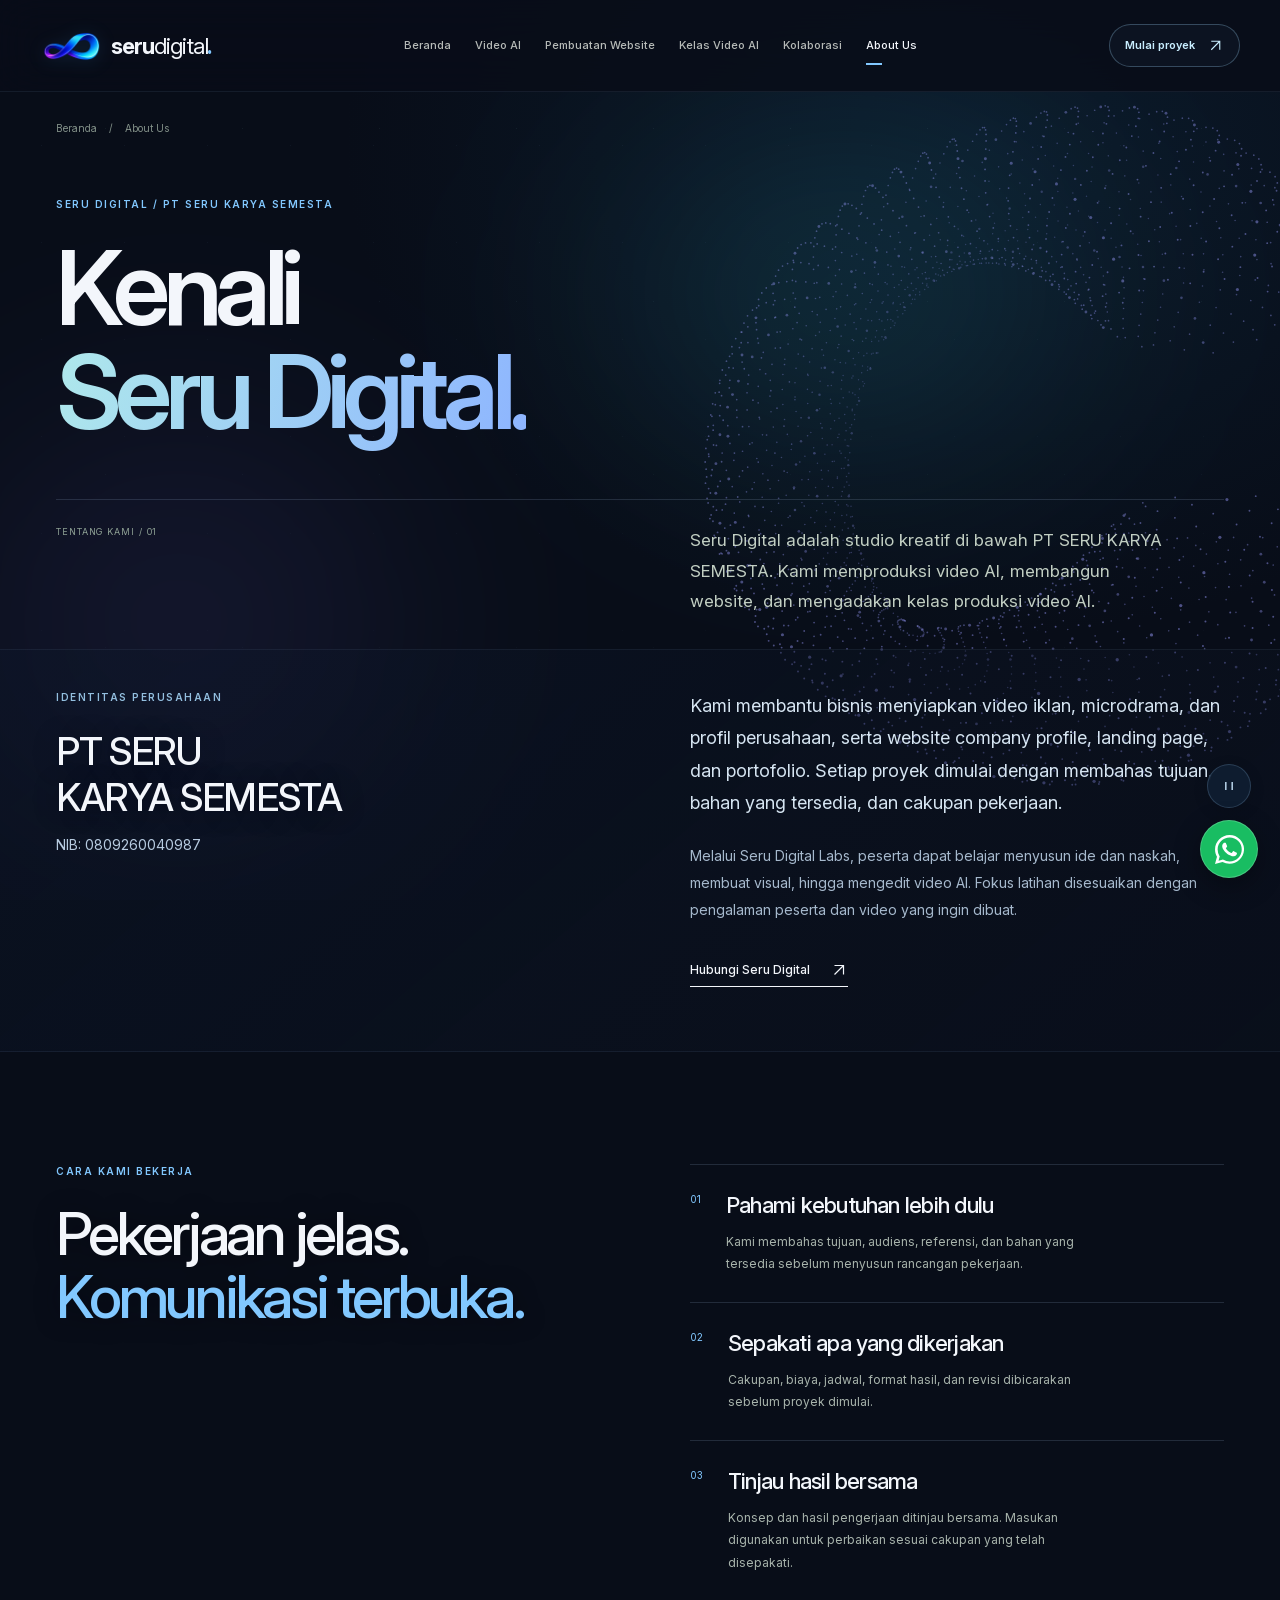
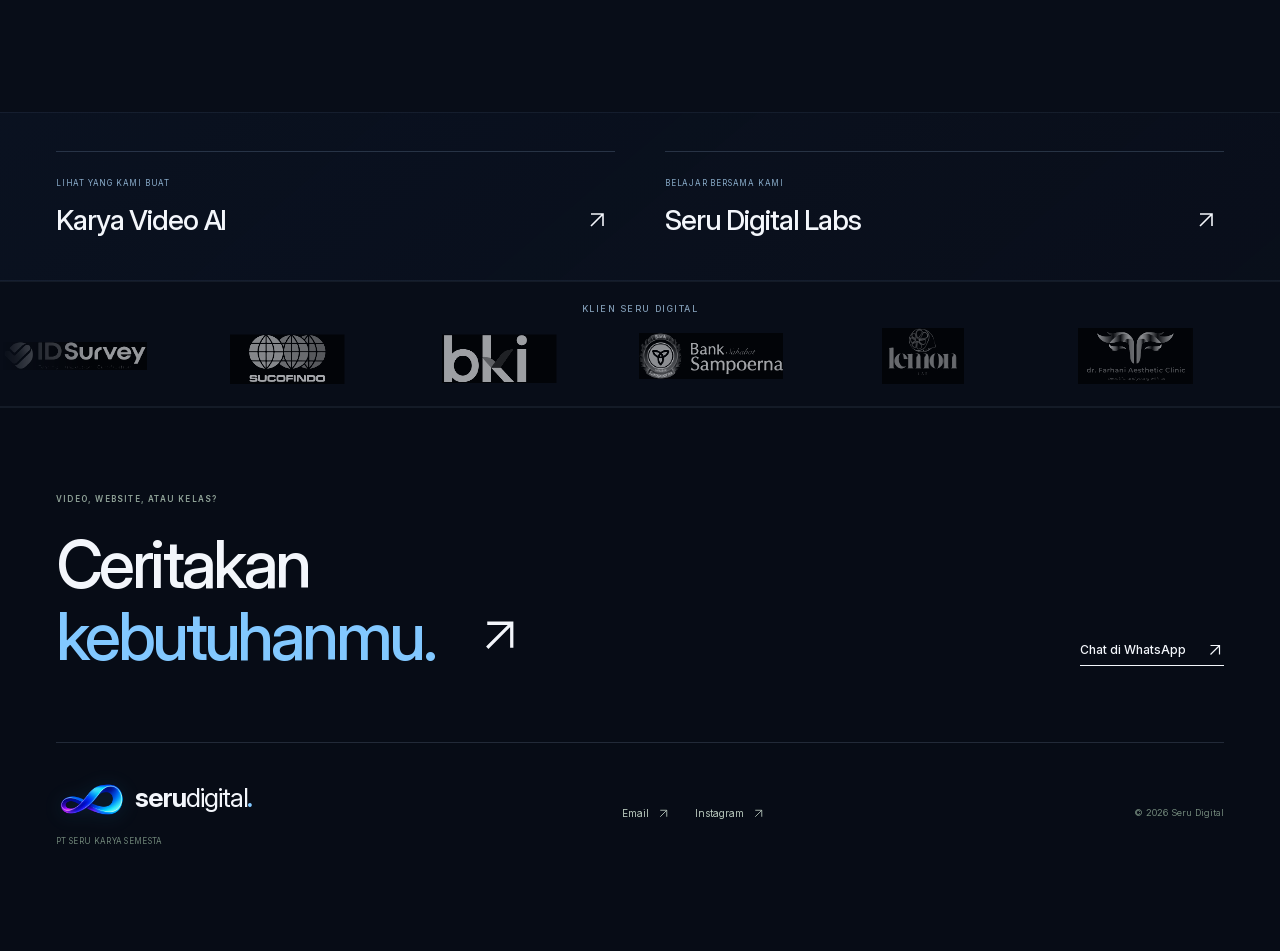
==== commit 512c83f5: "Add SUCOFINDO company profile with Google Drive playback" ====
--- a/about-us/index.html
+++ b/about-us/index.html
@@ -1,3 +1,3 @@
-<!doctype html><html lang="id"><head><meta charset="utf-8"><meta name="viewport" content="width=device-width,initial-scale=1"><meta name="theme-color" content="#101314"><title>Tentang Seru Digital &amp; PT SERU KARYA SEMESTA</title><meta name="description" content="Seru Digital berada di bawah PT SERU KARYA SEMESTA. Kenali layanan video AI, pembuatan website, kelas video AI, dan cara kerja kami."><meta name="robots" content="index,follow"><link rel="canonical" href="https://serudigital.my.id/about-us/"><meta property="og:type" content="website"><meta property="og:site_name" content="Seru Digital"><meta property="og:locale" content="id_ID"><meta property="og:title" content="Tentang Seru Digital &amp; PT SERU KARYA SEMESTA"><meta property="og:description" content="Seru Digital berada di bawah PT SERU KARYA SEMESTA. Kenali layanan video AI, pembuatan website, kelas video AI, dan cara kerja kami."><meta property="og:url" content="https://serudigital.my.id/about-us/"><meta property="og:image" content="https://serudigital.my.id/assets/serudigital-homepage-preview-v2.jpg"><meta property="og:image:secure_url" content="https://serudigital.my.id/assets/serudigital-homepage-preview-v2.jpg"><meta property="og:image:type" content="image/jpeg"><meta property="og:image:width" content="1200"><meta property="og:image:height" content="630"><meta property="og:image:alt" content="Tampilan beranda Seru Digital: Video AI, Website, dan Kelas Video AI"><meta name="twitter:card" content="summary_large_image"><meta name="twitter:title" content="Tentang Seru Digital &amp; PT SERU KARYA SEMESTA"><meta name="twitter:description" content="Seru Digital berada di bawah PT SERU KARYA SEMESTA. Kenali layanan video AI, pembuatan website, kelas video AI, dan cara kerja kami."><meta name="twitter:image" content="https://serudigital.my.id/assets/serudigital-homepage-preview-v2.jpg"><meta name="twitter:image:alt" content="Tampilan beranda Seru Digital: Video AI, Website, dan Kelas Video AI"><link rel="icon" type="image/png" href="/assets/seru-favicon.png"><link rel="preload" href="/assets/inter-latin.woff2" as="font" type="font/woff2" crossorigin><link rel="stylesheet" href="/assets/styles.css"><link rel="stylesheet" href="/assets/motion.css?v=scroll-morph-1"><link rel="stylesheet" href="/assets/scroll-morph.css"><link rel="stylesheet" href="/assets/pricing.css?v=offers-1"><link rel="stylesheet" href="/assets/refinement.css?v=copy-contact-1"><link rel="stylesheet" href="/assets/services.css?v=cards-1"><link rel="stylesheet" href="/assets/clients.css?v=client-roll-1"><script type="application/ld+json">{"@context":"https://schema.org","@graph":[{"@type":"Organization","@id":"https://serudigital.my.id/#organization","name":"Seru Digital","legalName":"PT SERU KARYA SEMESTA","url":"https://serudigital.my.id","email":"seru.ilmu@gmail.com","sameAs":["https://instagram.com/seru.digital"]},{"@type":"WebSite","@id":"https://serudigital.my.id/#website","url":"https://serudigital.my.id","name":"Seru Digital","inLanguage":"id-ID","publisher":{"@id":"https://serudigital.my.id/#organization"}},{"@type":"WebPage","@id":"https://serudigital.my.id/about-us/#webpage","url":"https://serudigital.my.id/about-us/","name":"Tentang Seru Digital & PT SERU KARYA SEMESTA","description":"Seru Digital berada di bawah PT SERU KARYA SEMESTA. Kenali layanan video AI, pembuatan website, kelas video AI, dan cara kerja kami.","inLanguage":"id-ID","isPartOf":{"@id":"https://serudigital.my.id/#website"},"about":{"@id":"https://serudigital.my.id/#organization"}},{"@type":"BreadcrumbList","itemListElement":[{"@type":"ListItem","position":1,"name":"Beranda","item":"https://serudigital.my.id/"},{"@type":"ListItem","position":2,"name":"About Us","item":"https://serudigital.my.id/about-us/"}]}]}</script><script src="/assets/app.js" defer></script><script src="/assets/motion.js?v=scroll-morph-clients-1" type="module"></script></head><body data-page="about"><a class="skip-link" href="#main">Langsung ke konten</a><header class="site-header"><div class="nav-shell"><a class="brand" href="/" aria-label="Seru Digital, beranda"><img class="brand-symbol" src="/assets/seru-symbol.webp" alt="" width="512" height="256" decoding="async"><span class="brand-wordmark">seru<span class="brand-light">digital</span><b>.</b></span></a><button class="menu-toggle" aria-expanded="false" aria-controls="main-nav" aria-label="Buka menu"><span></span><span></span></button><nav id="main-nav" aria-label="Navigasi utama"><a href="/" >Beranda</a><a href="/video-ai/" >Video AI</a><a href="/pembuatan-website/" >Pembuatan Website</a><a href="/kelas-video-ai/" >Kelas Video AI</a><a href="/kolaborasi/" >Kolaborasi</a><a href="/about-us/" aria-current="page">About Us</a></nav><a class="header-contact" href="/kolaborasi/#brief" aria-label="Mulai proyek"><span>Mulai proyek</span><svg viewBox="0 0 24 24" fill="none" aria-hidden="true"><path d="M6 18 18 6M6 6h12v12" stroke="currentColor" stroke-width="1.6"/></svg></a></div></header><div class="motion-atmosphere" aria-hidden="true"><div class="ambient-light ambient-light-one"></div><div class="ambient-light ambient-light-two"></div><div class="ambient-stars"></div><canvas id="motion-canvas"></canvas></div><button class="motion-control" type="button" data-motion-toggle aria-pressed="false" hidden><svg viewBox="0 0 20 20" aria-hidden="true"><path class="pause-glyph" d="M6 5v10M14 5v10" stroke="currentColor" stroke-width="2"/><path class="resume-glyph" d="m7 5 8 5-8 5Z" fill="currentColor"/></svg><span>Jeda gerak</span></button><main id="main"><div class="wrap breadcrumb"><a href="/">Beranda</a><span aria-hidden="true">/</span><span>About Us</span></div><section class="about-hero wrap"><p class="eyebrow">SERU DIGITAL / PT SERU KARYA SEMESTA</p><h1>Kenali<br><span>Seru Digital.</span></h1><div class="about-opening"><span class="about-index">TENTANG KAMI / 01</span><p>Seru Digital adalah studio kreatif di bawah PT SERU KARYA SEMESTA. Kami memproduksi video AI, membangun website, dan mengadakan kelas produksi video AI.</p></div></section>
+<!doctype html><html lang="id"><head><meta charset="utf-8"><meta name="viewport" content="width=device-width,initial-scale=1"><meta name="theme-color" content="#101314"><title>Tentang Seru Digital &amp; PT SERU KARYA SEMESTA</title><meta name="description" content="Seru Digital berada di bawah PT SERU KARYA SEMESTA. Kenali layanan video AI, pembuatan website, kelas video AI, dan cara kerja kami."><meta name="robots" content="index,follow"><link rel="canonical" href="https://serudigital.my.id/about-us/"><meta property="og:type" content="website"><meta property="og:site_name" content="Seru Digital"><meta property="og:locale" content="id_ID"><meta property="og:title" content="Tentang Seru Digital &amp; PT SERU KARYA SEMESTA"><meta property="og:description" content="Seru Digital berada di bawah PT SERU KARYA SEMESTA. Kenali layanan video AI, pembuatan website, kelas video AI, dan cara kerja kami."><meta property="og:url" content="https://serudigital.my.id/about-us/"><meta property="og:image" content="https://serudigital.my.id/assets/serudigital-homepage-preview-v2.jpg"><meta property="og:image:secure_url" content="https://serudigital.my.id/assets/serudigital-homepage-preview-v2.jpg"><meta property="og:image:type" content="image/jpeg"><meta property="og:image:width" content="1200"><meta property="og:image:height" content="630"><meta property="og:image:alt" content="Tampilan beranda Seru Digital: Video AI, Website, dan Kelas Video AI"><meta name="twitter:card" content="summary_large_image"><meta name="twitter:title" content="Tentang Seru Digital &amp; PT SERU KARYA SEMESTA"><meta name="twitter:description" content="Seru Digital berada di bawah PT SERU KARYA SEMESTA. Kenali layanan video AI, pembuatan website, kelas video AI, dan cara kerja kami."><meta name="twitter:image" content="https://serudigital.my.id/assets/serudigital-homepage-preview-v2.jpg"><meta name="twitter:image:alt" content="Tampilan beranda Seru Digital: Video AI, Website, dan Kelas Video AI"><link rel="icon" type="image/png" href="/assets/seru-favicon.png"><link rel="preload" href="/assets/inter-latin.woff2" as="font" type="font/woff2" crossorigin><link rel="stylesheet" href="/assets/styles.css"><link rel="stylesheet" href="/assets/motion.css?v=scroll-morph-1"><link rel="stylesheet" href="/assets/scroll-morph.css"><link rel="stylesheet" href="/assets/pricing.css?v=offers-1"><link rel="stylesheet" href="/assets/refinement.css?v=copy-contact-1"><link rel="stylesheet" href="/assets/services.css?v=cards-1"><link rel="stylesheet" href="/assets/clients.css?v=client-roll-1"><script type="application/ld+json">{"@context":"https://schema.org","@graph":[{"@type":"Organization","@id":"https://serudigital.my.id/#organization","name":"Seru Digital","legalName":"PT SERU KARYA SEMESTA","url":"https://serudigital.my.id","email":"seru.ilmu@gmail.com","sameAs":["https://instagram.com/seru.digital"]},{"@type":"WebSite","@id":"https://serudigital.my.id/#website","url":"https://serudigital.my.id","name":"Seru Digital","inLanguage":"id-ID","publisher":{"@id":"https://serudigital.my.id/#organization"}},{"@type":"WebPage","@id":"https://serudigital.my.id/about-us/#webpage","url":"https://serudigital.my.id/about-us/","name":"Tentang Seru Digital & PT SERU KARYA SEMESTA","description":"Seru Digital berada di bawah PT SERU KARYA SEMESTA. Kenali layanan video AI, pembuatan website, kelas video AI, dan cara kerja kami.","inLanguage":"id-ID","isPartOf":{"@id":"https://serudigital.my.id/#website"},"about":{"@id":"https://serudigital.my.id/#organization"}},{"@type":"BreadcrumbList","itemListElement":[{"@type":"ListItem","position":1,"name":"Beranda","item":"https://serudigital.my.id/"},{"@type":"ListItem","position":2,"name":"About Us","item":"https://serudigital.my.id/about-us/"}]}]}</script><script src="/assets/app.js?v=drive-player-1" defer></script><script src="/assets/motion.js?v=scroll-morph-clients-1" type="module"></script></head><body data-page="about"><a class="skip-link" href="#main">Langsung ke konten</a><header class="site-header"><div class="nav-shell"><a class="brand" href="/" aria-label="Seru Digital, beranda"><img class="brand-symbol" src="/assets/seru-symbol.webp" alt="" width="512" height="256" decoding="async"><span class="brand-wordmark">seru<span class="brand-light">digital</span><b>.</b></span></a><button class="menu-toggle" aria-expanded="false" aria-controls="main-nav" aria-label="Buka menu"><span></span><span></span></button><nav id="main-nav" aria-label="Navigasi utama"><a href="/" >Beranda</a><a href="/video-ai/" >Video AI</a><a href="/pembuatan-website/" >Pembuatan Website</a><a href="/kelas-video-ai/" >Kelas Video AI</a><a href="/kolaborasi/" >Kolaborasi</a><a href="/about-us/" aria-current="page">About Us</a></nav><a class="header-contact" href="/kolaborasi/#brief" aria-label="Mulai proyek"><span>Mulai proyek</span><svg viewBox="0 0 24 24" fill="none" aria-hidden="true"><path d="M6 18 18 6M6 6h12v12" stroke="currentColor" stroke-width="1.6"/></svg></a></div></header><div class="motion-atmosphere" aria-hidden="true"><div class="ambient-light ambient-light-one"></div><div class="ambient-light ambient-light-two"></div><div class="ambient-stars"></div><canvas id="motion-canvas"></canvas></div><button class="motion-control" type="button" data-motion-toggle aria-pressed="false" hidden><svg viewBox="0 0 20 20" aria-hidden="true"><path class="pause-glyph" d="M6 5v10M14 5v10" stroke="currentColor" stroke-width="2"/><path class="resume-glyph" d="m7 5 8 5-8 5Z" fill="currentColor"/></svg><span>Jeda gerak</span></button><main id="main"><div class="wrap breadcrumb"><a href="/">Beranda</a><span aria-hidden="true">/</span><span>About Us</span></div><section class="about-hero wrap"><p class="eyebrow">SERU DIGITAL / PT SERU KARYA SEMESTA</p><h1>Kenali<br><span>Seru Digital.</span></h1><div class="about-opening"><span class="about-index">TENTANG KAMI / 01</span><p>Seru Digital adalah studio kreatif di bawah PT SERU KARYA SEMESTA. Kami memproduksi video AI, membangun website, dan mengadakan kelas produksi video AI.</p></div></section>
  <section class="section light-section about-identity"><div class="wrap editorial-grid"><div><p class="eyebrow">IDENTITAS PERUSAHAAN</p><h2 class="company-name">PT SERU KARYA SEMESTA</h2><p class="legal-caption">NIB: <span>0809260040987</span></p></div><div class="about-story"><p>Kami membantu bisnis menyiapkan video iklan, microdrama, dan profil perusahaan, serta website company profile, landing page, dan portofolio. Setiap proyek dimulai dengan membahas tujuan, bahan yang tersedia, dan cakupan pekerjaan.</p><p>Melalui Seru Digital Labs, peserta dapat belajar menyusun ide dan naskah, membuat visual, hingga mengedit video AI. Fokus latihan disesuaikan dengan pengalaman peserta dan video yang ingin dibuat.</p><a class="text-link" href="/kolaborasi/">Hubungi Seru Digital <svg viewBox="0 0 24 24" fill="none" aria-hidden="true"><path d="M6 18 18 6M6 6h12v12" stroke="currentColor" stroke-width="1.6"/></svg></a></div></div></section>
- <section class="section wrap"><div class="editorial-grid"><div><p class="eyebrow">CARA KAMI BEKERJA</p><h2>Pekerjaan jelas.<br><span class="blue-text">Komunikasi terbuka.</span></h2></div><div class="principle-list"><article><span>01</span><div><h3>Pahami kebutuhan lebih dulu</h3><p>Kami membahas tujuan, audiens, referensi, dan bahan yang tersedia sebelum menyusun rancangan pekerjaan.</p></div></article><article><span>02</span><div><h3>Sepakati apa yang dikerjakan</h3><p>Cakupan, biaya, jadwal, format hasil, dan revisi dibicarakan sebelum proyek dimulai.</p></div></article><article><span>03</span><div><h3>Tinjau hasil bersama</h3><p>Konsep dan hasil pengerjaan ditinjau bersama. Masukan digunakan untuk perbaikan sesuai cakupan yang telah disepakati.</p></div></article></div></div></section><section class="about-links light-section"><div class="wrap"><a href="/video-ai/"><span>LIHAT YANG KAMI BUAT</span><strong>Karya Video AI</strong><svg viewBox="0 0 24 24" fill="none" aria-hidden="true"><path d="M6 18 18 6M6 6h12v12" stroke="currentColor" stroke-width="1.6"/></svg></a><a href="/kelas-video-ai/"><span>BELAJAR BERSAMA KAMI</span><strong>Seru Digital Labs</strong><svg viewBox="0 0 24 24" fill="none" aria-hidden="true"><path d="M6 18 18 6M6 6h12v12" stroke="currentColor" stroke-width="1.6"/></svg></a></div></section></main><section id="klien" class="client-section" aria-labelledby="clients-heading"><h2 id="clients-heading" class="clients-caption">Klien Seru Digital</h2><div class="client-marquee" role="region" tabindex="0" aria-label="Logo klien Seru Digital untuk layanan website dan video AI"><div class="clients-track"><ul class="clients-group" aria-label="Klien Seru Digital"><li class="client-logo logo-kind-wide"><img src="/assets/clients/idsurvey.webp" alt="IDSurvey" title="IDSurvey" width="800" height="160" loading="lazy" decoding="async"></li><li class="client-logo logo-kind-group"><img src="/assets/clients/sucofindo.webp" alt="SUCOFINDO" title="SUCOFINDO" width="800" height="516" loading="lazy" decoding="async"></li><li class="client-logo logo-kind-group"><img src="/assets/clients/bki.webp" alt="BKI" title="BKI" width="800" height="478" loading="lazy" decoding="async"></li><li class="client-logo logo-kind-wide"><img src="/assets/clients/bank-sahabat-sampoerna.webp" alt="Bank Sahabat Sampoerna" title="Bank Sahabat Sampoerna" width="800" height="255" loading="lazy" decoding="async"></li><li class="client-logo logo-kind-lemon"><img src="/assets/clients/lemon-lab.webp" alt="Lemon Lab" title="Lemon Lab" width="800" height="800" loading="lazy" decoding="async"></li><li class="client-logo logo-kind-clinic"><img src="/assets/clients/dr-farhani.webp" alt="dr. Farhani Aesthetic Clinic" title="dr. Farhani Aesthetic Clinic" width="800" height="800" loading="lazy" decoding="async"></li><li class="client-logo logo-kind-square"><img src="/assets/clients/vet-time.webp" alt="Vet Time" title="Vet Time" width="800" height="800" loading="lazy" decoding="async"></li><li class="client-logo logo-kind-square"><img src="/assets/clients/happy-time.webp" alt="Happy Time" title="Happy Time" width="800" height="800" loading="lazy" decoding="async"></li><li class="client-logo logo-kind-institution"><img src="/assets/clients/kementerian-imigrasi-pemasyarakatan.webp" alt="Kementerian Imigrasi dan Pemasyarakatan" title="Kementerian Imigrasi dan Pemasyarakatan" width="800" height="450" loading="lazy" decoding="async"></li></ul><ul class="clients-group" aria-hidden="true"><li class="client-logo logo-kind-wide"><img src="/assets/clients/idsurvey.webp" alt=""  width="800" height="160" loading="lazy" decoding="async"></li><li class="client-logo logo-kind-group"><img src="/assets/clients/sucofindo.webp" alt=""  width="800" height="516" loading="lazy" decoding="async"></li><li class="client-logo logo-kind-group"><img src="/assets/clients/bki.webp" alt=""  width="800" height="478" loading="lazy" decoding="async"></li><li class="client-logo logo-kind-wide"><img src="/assets/clients/bank-sahabat-sampoerna.webp" alt=""  width="800" height="255" loading="lazy" decoding="async"></li><li class="client-logo logo-kind-lemon"><img src="/assets/clients/lemon-lab.webp" alt=""  width="800" height="800" loading="lazy" decoding="async"></li><li class="client-logo logo-kind-clinic"><img src="/assets/clients/dr-farhani.webp" alt=""  width="800" height="800" loading="lazy" decoding="async"></li><li class="client-logo logo-kind-square"><img src="/assets/clients/vet-time.webp" alt=""  width="800" height="800" loading="lazy" decoding="async"></li><li class="client-logo logo-kind-square"><img src="/assets/clients/happy-time.webp" alt=""  width="800" height="800" loading="lazy" decoding="async"></li><li class="client-logo logo-kind-institution"><img src="/assets/clients/kementerian-imigrasi-pemasyarakatan.webp" alt=""  width="800" height="450" loading="lazy" decoding="async"></li></ul></div></div></section><footer id="kontak" class="site-footer"><div class="wrap footer-top"><div><p class="eyebrow">VIDEO, WEBSITE, ATAU KELAS?</p><a class="footer-invite" href="/kolaborasi/">Ceritakan<br><span>kebutuhanmu.</span> <svg viewBox="0 0 24 24" fill="none" aria-hidden="true"><path d="M6 18 18 6M6 6h12v12" stroke="currentColor" stroke-width="1.6"/></svg></a></div><a class="text-link" href="https://wa.me/6285757305799?text=Halo%20Seru%20Digital%2C%20saya%20ingin%20berdiskusi%20tentang%20proyek." target="_blank" rel="noopener noreferrer">Chat di WhatsApp <svg viewBox="0 0 24 24" fill="none" aria-hidden="true"><path d="M6 18 18 6M6 6h12v12" stroke="currentColor" stroke-width="1.6"/></svg></a></div><div class="wrap footer-bottom"><div><a class="brand footer-brand" href="/" aria-label="Seru Digital, beranda"><img class="brand-symbol" src="/assets/seru-symbol.webp" alt="" width="512" height="256" loading="lazy" decoding="async"><span class="brand-wordmark">seru<span class="brand-light">digital</span><b>.</b></span></a><p>PT SERU KARYA SEMESTA</p></div><div class="footer-social"><a href="mailto:seru.ilmu@gmail.com">Email <svg viewBox="0 0 24 24" fill="none" aria-hidden="true"><path d="M6 18 18 6M6 6h12v12" stroke="currentColor" stroke-width="1.6"/></svg></a><a href="https://instagram.com/seru.digital" target="_blank" rel="noopener noreferrer">Instagram <svg viewBox="0 0 24 24" fill="none" aria-hidden="true"><path d="M6 18 18 6M6 6h12v12" stroke="currentColor" stroke-width="1.6"/></svg></a></div><p class="copyright">© 2026 Seru Digital</p></div></footer><a class="whatsapp-float" href="https://wa.me/6285757305799?text=Halo%20Seru%20Digital%2C%20saya%20ingin%20konsultasi%20layanan." target="_blank" rel="noopener noreferrer" aria-label="Hubungi Seru Digital lewat WhatsApp" title="Chat dengan Seru Digital"><svg viewBox="0 0 24 24" fill="currentColor" aria-hidden="true"><path d="M20.52 3.48A11.91 11.91 0 0 0 12.03 0C5.42 0 .04 5.38.04 11.99c0 2.11.55 4.17 1.6 5.99L0 24l6.17-1.62a11.98 11.98 0 0 0 5.85 1.49h.01c6.61 0 11.99-5.38 12-11.99a11.91 11.91 0 0 0-3.51-8.4ZM12.03 21.85a9.92 9.92 0 0 1-5.06-1.38l-.36-.21-3.66.96.98-3.57-.23-.37a9.87 9.87 0 0 1-1.51-5.29c0-5.49 4.47-9.96 9.97-9.96a9.9 9.9 0 0 1 7.05 2.92 9.9 9.9 0 0 1 2.91 7.06c0 5.5-4.47 9.97-9.97 9.97Zm5.47-7.46c-.3-.15-1.77-.87-2.04-.97-.28-.1-.48-.15-.68.15-.2.3-.77.97-.95 1.17-.17.2-.35.22-.65.07-.3-.15-1.26-.46-2.4-1.48-.89-.8-1.49-1.78-1.66-2.08-.18-.3-.02-.46.13-.61.14-.13.3-.35.45-.52.15-.18.2-.3.3-.5.1-.2.05-.38-.03-.53-.07-.15-.67-1.62-.92-2.22-.24-.58-.49-.5-.67-.51h-.58c-.2 0-.53.07-.8.37-.28.3-1.05 1.03-1.05 2.5s1.08 2.9 1.23 3.1c.15.2 2.12 3.23 5.13 4.53.72.31 1.28.5 1.72.63.72.23 1.37.2 1.88.12.57-.09 1.77-.73 2.02-1.43.25-.7.25-1.3.18-1.42-.08-.13-.28-.2-.58-.35Z"/></svg><span class="whatsapp-hint" aria-hidden="true">Chat WhatsApp</span></a><dialog class="video-dialog" id="video-dialog" aria-labelledby="video-dialog-title"><div class="dialog-top"><h2 id="video-dialog-title">Putar karya</h2><button class="dialog-close" aria-label="Tutup video">Tutup <span aria-hidden="true">×</span></button></div><div class="video-frame"></div><p class="video-help">Video diputar melalui YouTube. <a id="video-external" href="https://www.youtube.com/" target="_blank" rel="noopener noreferrer">Buka di YouTube <svg viewBox="0 0 24 24" fill="none" aria-hidden="true"><path d="M6 18 18 6M6 6h12v12" stroke="currentColor" stroke-width="1.6"/></svg></a></p></dialog></body></html>+ <section class="section wrap"><div class="editorial-grid"><div><p class="eyebrow">CARA KAMI BEKERJA</p><h2>Pekerjaan jelas.<br><span class="blue-text">Komunikasi terbuka.</span></h2></div><div class="principle-list"><article><span>01</span><div><h3>Pahami kebutuhan lebih dulu</h3><p>Kami membahas tujuan, audiens, referensi, dan bahan yang tersedia sebelum menyusun rancangan pekerjaan.</p></div></article><article><span>02</span><div><h3>Sepakati apa yang dikerjakan</h3><p>Cakupan, biaya, jadwal, format hasil, dan revisi dibicarakan sebelum proyek dimulai.</p></div></article><article><span>03</span><div><h3>Tinjau hasil bersama</h3><p>Konsep dan hasil pengerjaan ditinjau bersama. Masukan digunakan untuk perbaikan sesuai cakupan yang telah disepakati.</p></div></article></div></div></section><section class="about-links light-section"><div class="wrap"><a href="/video-ai/"><span>LIHAT YANG KAMI BUAT</span><strong>Karya Video AI</strong><svg viewBox="0 0 24 24" fill="none" aria-hidden="true"><path d="M6 18 18 6M6 6h12v12" stroke="currentColor" stroke-width="1.6"/></svg></a><a href="/kelas-video-ai/"><span>BELAJAR BERSAMA KAMI</span><strong>Seru Digital Labs</strong><svg viewBox="0 0 24 24" fill="none" aria-hidden="true"><path d="M6 18 18 6M6 6h12v12" stroke="currentColor" stroke-width="1.6"/></svg></a></div></section></main><section id="klien" class="client-section" aria-labelledby="clients-heading"><h2 id="clients-heading" class="clients-caption">Klien Seru Digital</h2><div class="client-marquee" role="region" tabindex="0" aria-label="Logo klien Seru Digital untuk layanan website dan video AI"><div class="clients-track"><ul class="clients-group" aria-label="Klien Seru Digital"><li class="client-logo logo-kind-wide"><img src="/assets/clients/idsurvey.webp" alt="IDSurvey" title="IDSurvey" width="800" height="160" loading="lazy" decoding="async"></li><li class="client-logo logo-kind-group"><img src="/assets/clients/sucofindo.webp" alt="SUCOFINDO" title="SUCOFINDO" width="800" height="516" loading="lazy" decoding="async"></li><li class="client-logo logo-kind-group"><img src="/assets/clients/bki.webp" alt="BKI" title="BKI" width="800" height="478" loading="lazy" decoding="async"></li><li class="client-logo logo-kind-wide"><img src="/assets/clients/bank-sahabat-sampoerna.webp" alt="Bank Sahabat Sampoerna" title="Bank Sahabat Sampoerna" width="800" height="255" loading="lazy" decoding="async"></li><li class="client-logo logo-kind-lemon"><img src="/assets/clients/lemon-lab.webp" alt="Lemon Lab" title="Lemon Lab" width="800" height="800" loading="lazy" decoding="async"></li><li class="client-logo logo-kind-clinic"><img src="/assets/clients/dr-farhani.webp" alt="dr. Farhani Aesthetic Clinic" title="dr. Farhani Aesthetic Clinic" width="800" height="800" loading="lazy" decoding="async"></li><li class="client-logo logo-kind-square"><img src="/assets/clients/vet-time.webp" alt="Vet Time" title="Vet Time" width="800" height="800" loading="lazy" decoding="async"></li><li class="client-logo logo-kind-square"><img src="/assets/clients/happy-time.webp" alt="Happy Time" title="Happy Time" width="800" height="800" loading="lazy" decoding="async"></li><li class="client-logo logo-kind-institution"><img src="/assets/clients/kementerian-imigrasi-pemasyarakatan.webp" alt="Kementerian Imigrasi dan Pemasyarakatan" title="Kementerian Imigrasi dan Pemasyarakatan" width="800" height="450" loading="lazy" decoding="async"></li></ul><ul class="clients-group" aria-hidden="true"><li class="client-logo logo-kind-wide"><img src="/assets/clients/idsurvey.webp" alt=""  width="800" height="160" loading="lazy" decoding="async"></li><li class="client-logo logo-kind-group"><img src="/assets/clients/sucofindo.webp" alt=""  width="800" height="516" loading="lazy" decoding="async"></li><li class="client-logo logo-kind-group"><img src="/assets/clients/bki.webp" alt=""  width="800" height="478" loading="lazy" decoding="async"></li><li class="client-logo logo-kind-wide"><img src="/assets/clients/bank-sahabat-sampoerna.webp" alt=""  width="800" height="255" loading="lazy" decoding="async"></li><li class="client-logo logo-kind-lemon"><img src="/assets/clients/lemon-lab.webp" alt=""  width="800" height="800" loading="lazy" decoding="async"></li><li class="client-logo logo-kind-clinic"><img src="/assets/clients/dr-farhani.webp" alt=""  width="800" height="800" loading="lazy" decoding="async"></li><li class="client-logo logo-kind-square"><img src="/assets/clients/vet-time.webp" alt=""  width="800" height="800" loading="lazy" decoding="async"></li><li class="client-logo logo-kind-square"><img src="/assets/clients/happy-time.webp" alt=""  width="800" height="800" loading="lazy" decoding="async"></li><li class="client-logo logo-kind-institution"><img src="/assets/clients/kementerian-imigrasi-pemasyarakatan.webp" alt=""  width="800" height="450" loading="lazy" decoding="async"></li></ul></div></div></section><footer id="kontak" class="site-footer"><div class="wrap footer-top"><div><p class="eyebrow">VIDEO, WEBSITE, ATAU KELAS?</p><a class="footer-invite" href="/kolaborasi/">Ceritakan<br><span>kebutuhanmu.</span> <svg viewBox="0 0 24 24" fill="none" aria-hidden="true"><path d="M6 18 18 6M6 6h12v12" stroke="currentColor" stroke-width="1.6"/></svg></a></div><a class="text-link" href="https://wa.me/6285757305799?text=Halo%20Seru%20Digital%2C%20saya%20ingin%20berdiskusi%20tentang%20proyek." target="_blank" rel="noopener noreferrer">Chat di WhatsApp <svg viewBox="0 0 24 24" fill="none" aria-hidden="true"><path d="M6 18 18 6M6 6h12v12" stroke="currentColor" stroke-width="1.6"/></svg></a></div><div class="wrap footer-bottom"><div><a class="brand footer-brand" href="/" aria-label="Seru Digital, beranda"><img class="brand-symbol" src="/assets/seru-symbol.webp" alt="" width="512" height="256" loading="lazy" decoding="async"><span class="brand-wordmark">seru<span class="brand-light">digital</span><b>.</b></span></a><p>PT SERU KARYA SEMESTA</p></div><div class="footer-social"><a href="mailto:seru.ilmu@gmail.com">Email <svg viewBox="0 0 24 24" fill="none" aria-hidden="true"><path d="M6 18 18 6M6 6h12v12" stroke="currentColor" stroke-width="1.6"/></svg></a><a href="https://instagram.com/seru.digital" target="_blank" rel="noopener noreferrer">Instagram <svg viewBox="0 0 24 24" fill="none" aria-hidden="true"><path d="M6 18 18 6M6 6h12v12" stroke="currentColor" stroke-width="1.6"/></svg></a></div><p class="copyright">© 2026 Seru Digital</p></div></footer><a class="whatsapp-float" href="https://wa.me/6285757305799?text=Halo%20Seru%20Digital%2C%20saya%20ingin%20konsultasi%20layanan." target="_blank" rel="noopener noreferrer" aria-label="Hubungi Seru Digital lewat WhatsApp" title="Chat dengan Seru Digital"><svg viewBox="0 0 24 24" fill="currentColor" aria-hidden="true"><path d="M20.52 3.48A11.91 11.91 0 0 0 12.03 0C5.42 0 .04 5.38.04 11.99c0 2.11.55 4.17 1.6 5.99L0 24l6.17-1.62a11.98 11.98 0 0 0 5.85 1.49h.01c6.61 0 11.99-5.38 12-11.99a11.91 11.91 0 0 0-3.51-8.4ZM12.03 21.85a9.92 9.92 0 0 1-5.06-1.38l-.36-.21-3.66.96.98-3.57-.23-.37a9.87 9.87 0 0 1-1.51-5.29c0-5.49 4.47-9.96 9.97-9.96a9.9 9.9 0 0 1 7.05 2.92 9.9 9.9 0 0 1 2.91 7.06c0 5.5-4.47 9.97-9.97 9.97Zm5.47-7.46c-.3-.15-1.77-.87-2.04-.97-.28-.1-.48-.15-.68.15-.2.3-.77.97-.95 1.17-.17.2-.35.22-.65.07-.3-.15-1.26-.46-2.4-1.48-.89-.8-1.49-1.78-1.66-2.08-.18-.3-.02-.46.13-.61.14-.13.3-.35.45-.52.15-.18.2-.3.3-.5.1-.2.05-.38-.03-.53-.07-.15-.67-1.62-.92-2.22-.24-.58-.49-.5-.67-.51h-.58c-.2 0-.53.07-.8.37-.28.3-1.05 1.03-1.05 2.5s1.08 2.9 1.23 3.1c.15.2 2.12 3.23 5.13 4.53.72.31 1.28.5 1.72.63.72.23 1.37.2 1.88.12.57-.09 1.77-.73 2.02-1.43.25-.7.25-1.3.18-1.42-.08-.13-.28-.2-.58-.35Z"/></svg><span class="whatsapp-hint" aria-hidden="true">Chat WhatsApp</span></a><dialog class="video-dialog" id="video-dialog" aria-labelledby="video-dialog-title"><div class="dialog-top"><h2 id="video-dialog-title">Putar karya</h2><button class="dialog-close" aria-label="Tutup video">Tutup <span aria-hidden="true">×</span></button></div><div class="video-frame"></div><p class="video-help"><span id="video-provider-label">Video diputar melalui YouTube.</span> <a id="video-external" href="https://www.youtube.com/" target="_blank" rel="noopener noreferrer"><span id="video-external-label">Buka di YouTube</span> <svg viewBox="0 0 24 24" fill="none" aria-hidden="true"><path d="M6 18 18 6M6 6h12v12" stroke="currentColor" stroke-width="1.6"/></svg></a></p></dialog></body></html>
